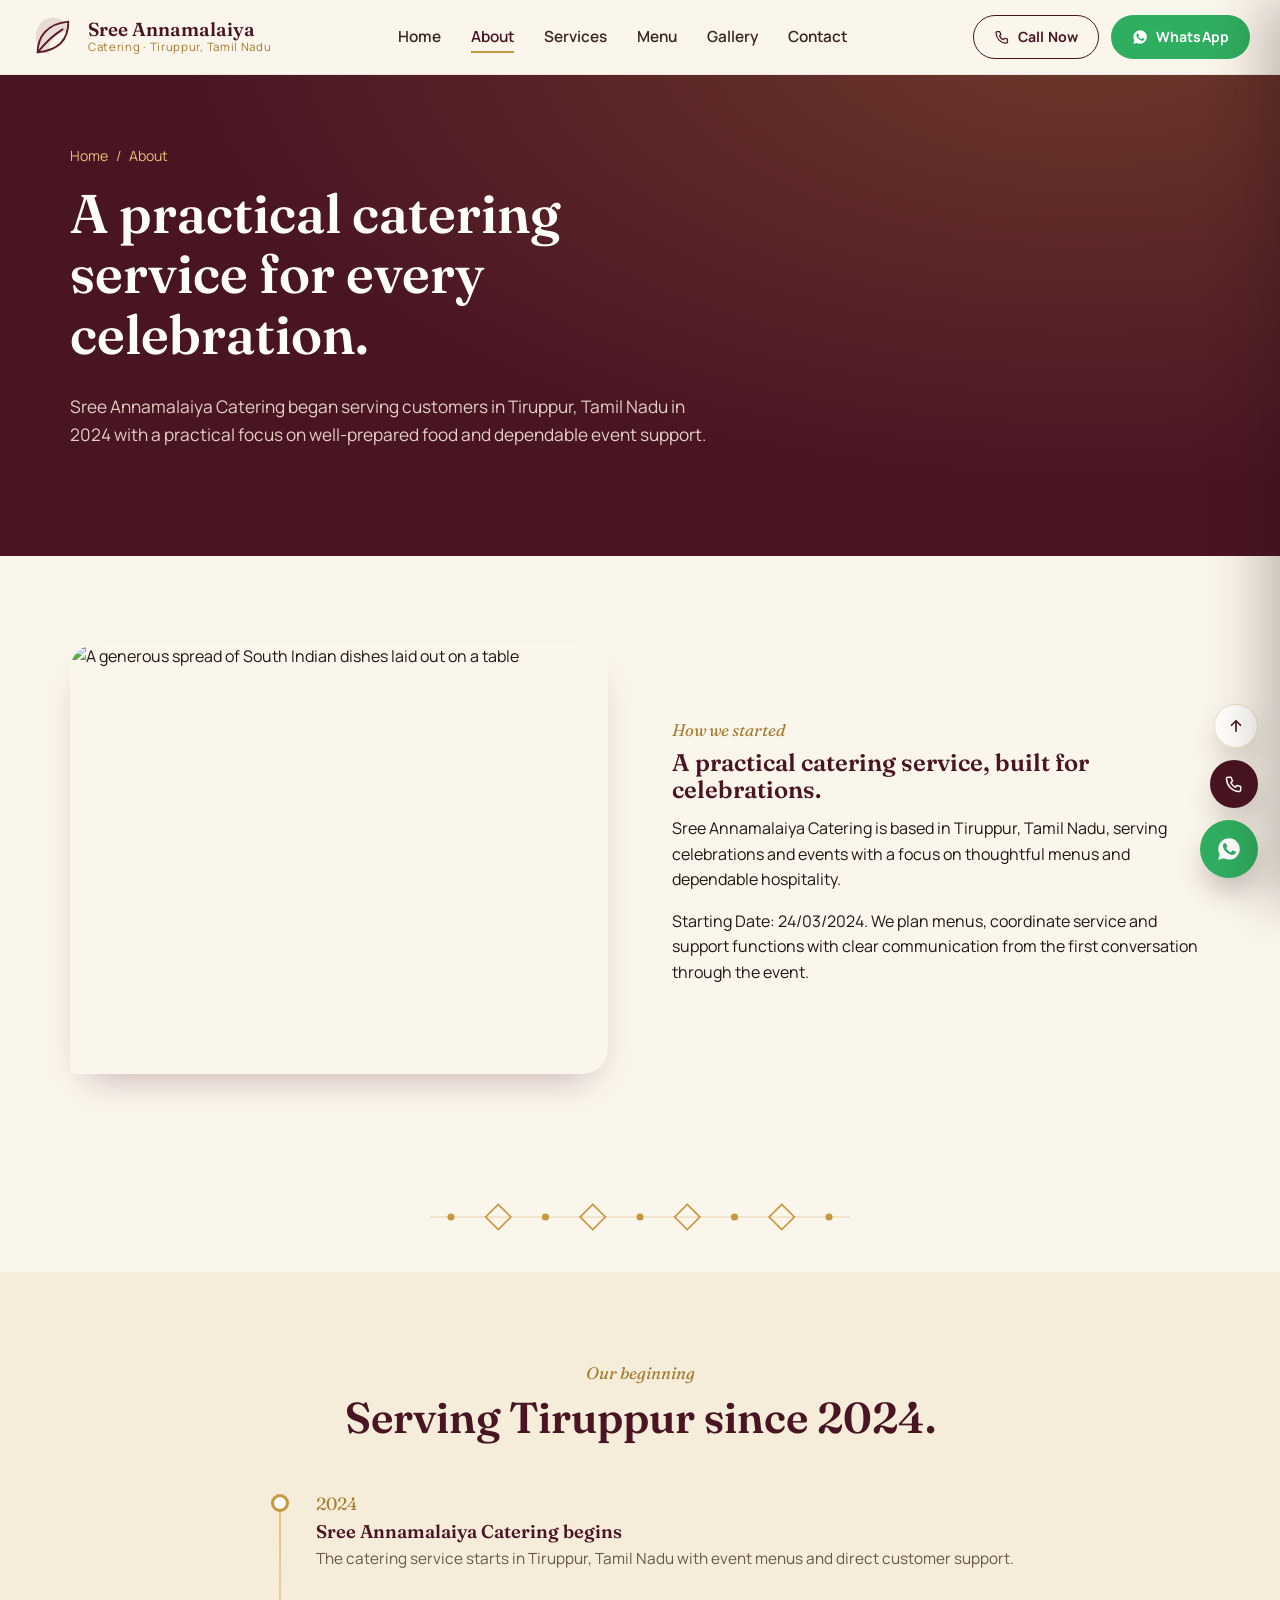
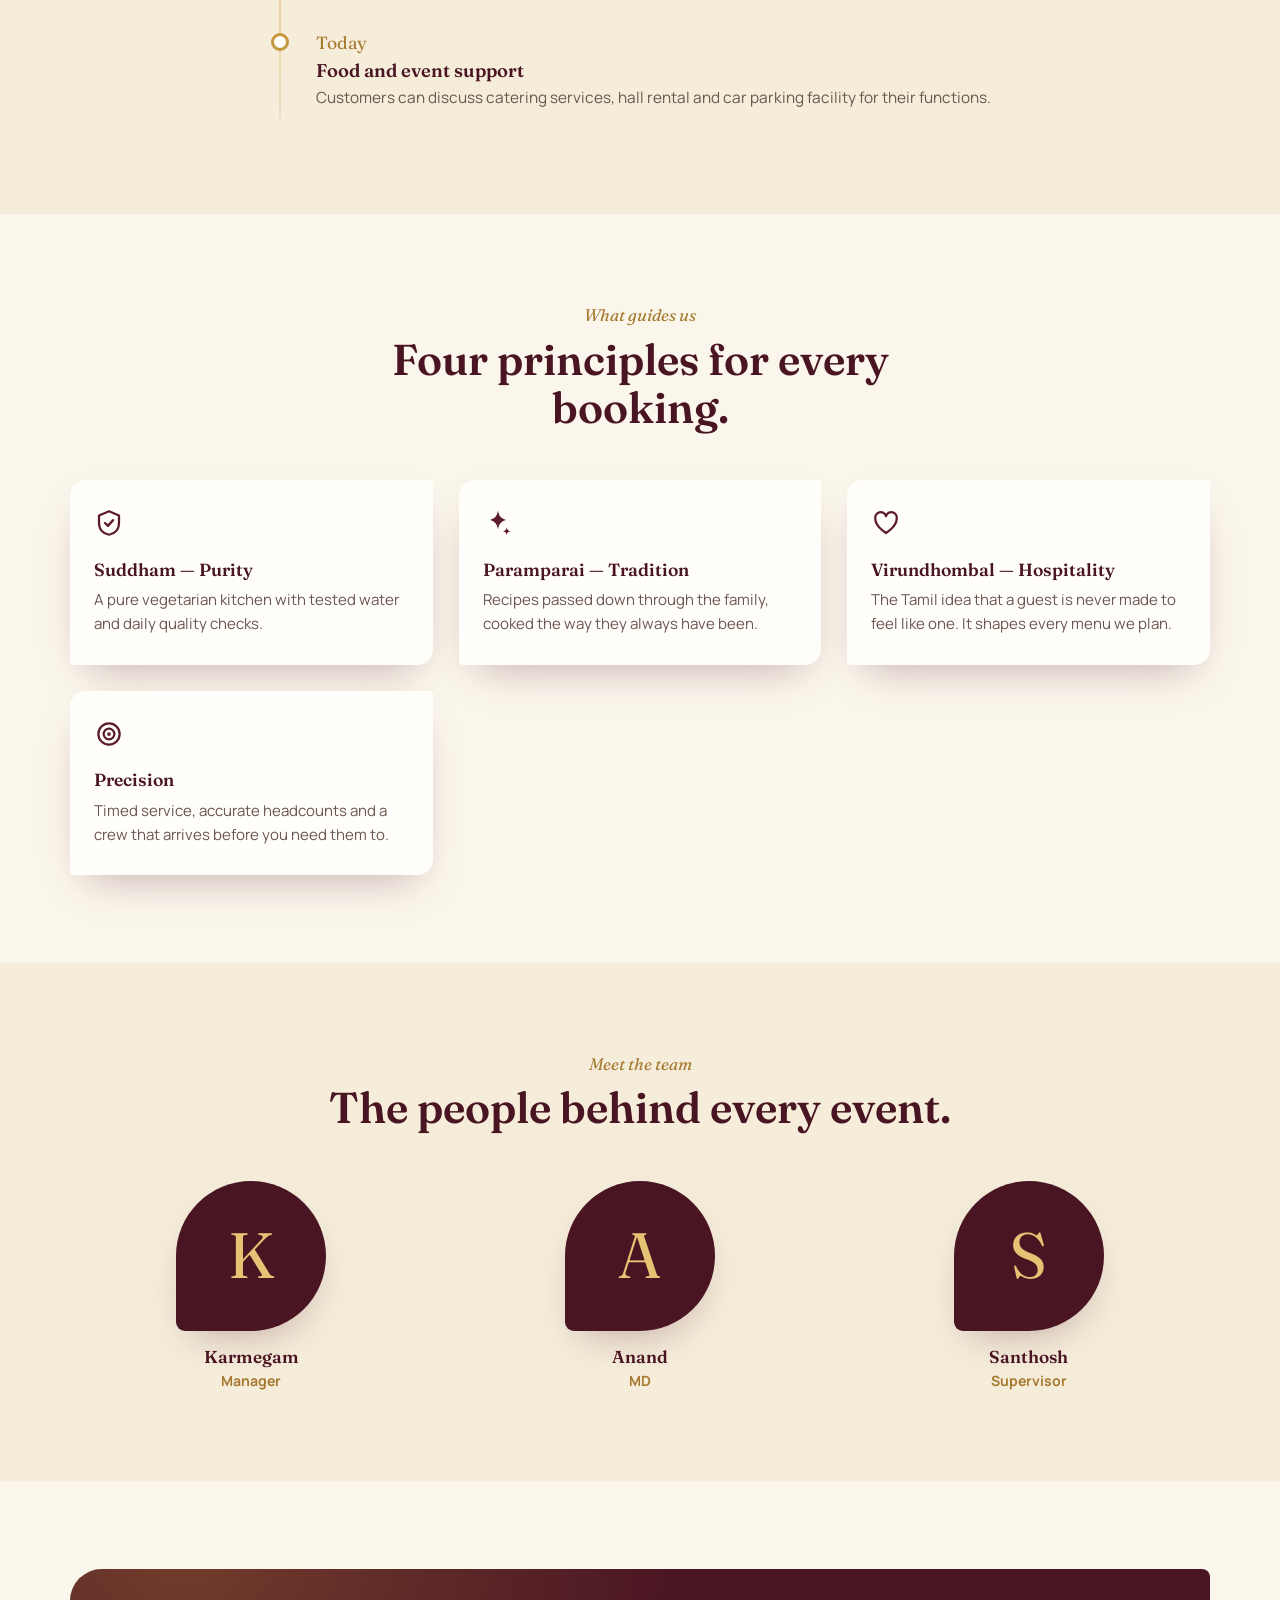
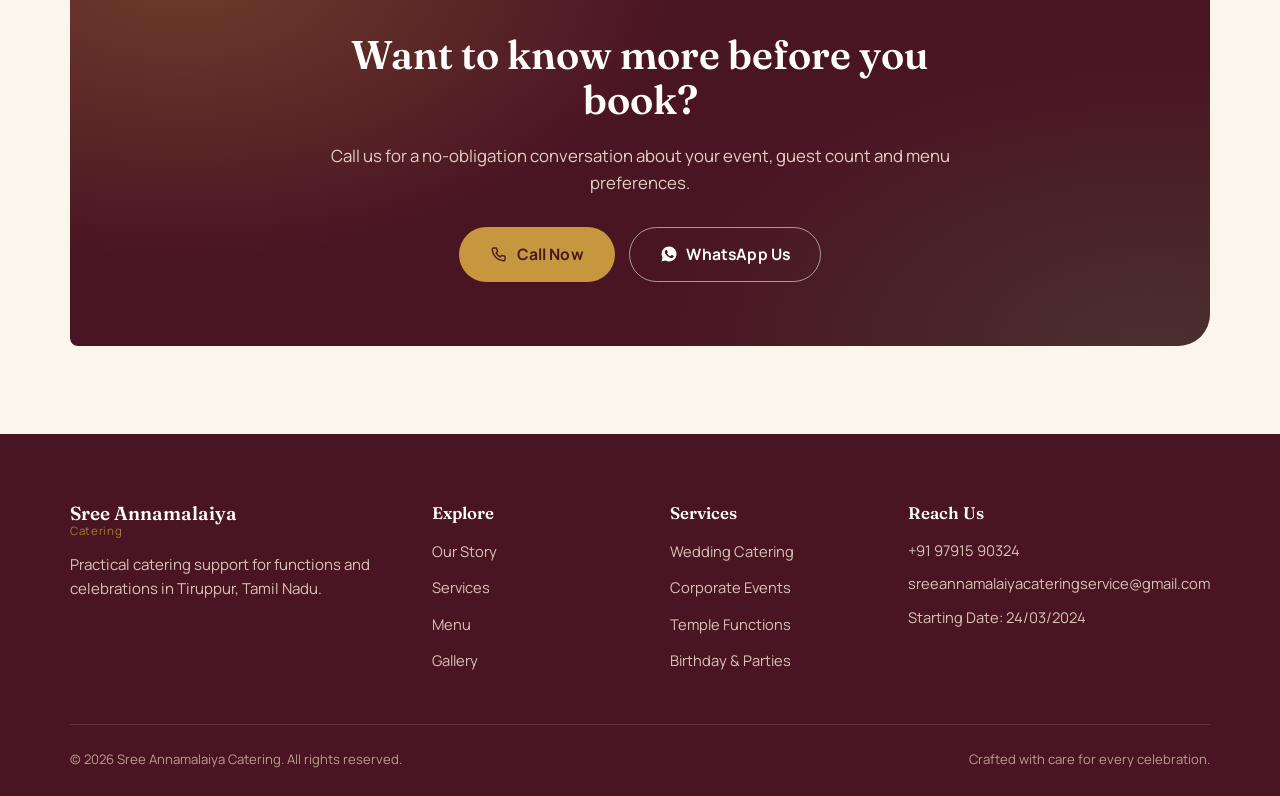
==== about.html @ bf0b7e01 "Add files via upload" ====
<!DOCTYPE html>
<html lang="en">
<head>
<meta charset="UTF-8">
  <meta name="viewport" content="width=device-width, initial-scale=1.0">
  <title>About Us | Sree Annamalaiya Catering, Tiruppur</title>
  <meta name="description" content="Learn about Sree Annamalaiya Catering in Tiruppur, Tamil Nadu. Starting Date: 24/03/2024.">
  <link rel="canonical" href="https://www.sreeannamalaiyacatering.food/about.html">
  <meta property="og:type" content="website">
  <meta property="og:site_name" content="Sree Annamalaiya Catering">
  <meta property="og:title" content="About Us | Sree Annamalaiya Catering, Tiruppur">
  <meta property="og:description" content="Learn about Sree Annamalaiya Catering in Tiruppur, Tamil Nadu. Starting Date: 24/03/2024.">
  <meta property="og:image" content="https://images.unsplash.com/photo-1742281257707-0c7f7e5ca9c6?auto=format&fit=crop&w=1400&q=80">
  <meta property="og:url" content="https://www.sreeannamalaiyacatering.food/about.html">
  <meta name="twitter:card" content="summary_large_image">
  <meta name="theme-color" content="#5C1A2B">
  <link rel="icon" href="data:image/svg+xml,%3Csvg xmlns='http://www.w3.org/2000/svg' viewBox='0 0 48 48'%3E%3Crect width='48' height='48' rx='10' fill='%235C1A2B'/%3E%3Cpath d='M8 40C8 24 18 10 40 8c0 20-12 30-32 32Z' fill='none' stroke='%23C7973F' stroke-width='3'/%3E%3C/svg%3E">
  <link rel="preconnect" href="https://fonts.googleapis.com">
  <link rel="preconnect" href="https://fonts.gstatic.com" crossorigin>
  <link href="https://fonts.googleapis.com/css2?family=Fraunces:ital,opsz,wght@0,9..144,400;0,9..144,600;0,9..144,700;1,9..144,500&family=Manrope:wght@400;500;600;700;800&display=swap" rel="stylesheet">
  <link rel="stylesheet" href="style.css">
  <script type="application/ld+json">
  {
    "@context": "https://schema.org",
    "@type": "CateringService",
    "name": "Sree Annamalaiya Catering",
    "image": "https://images.unsplash.com/photo-1742281257707-0c7f7e5ca9c6?auto=format&fit=crop&w=1400&q=80",
    "url": "https://www.sreeannamalaiyacatering.food",
    "telephone": "+91-97915-90324",
    "servesCuisine": ["South Indian", "Tamil", "North Indian"],
    "areaServed": "Tiruppur, Tamil Nadu",
    "email": "sreeannamalaiyacateringservice@gmail.com"
  }
  </script>
</head>
<body>
<a class="skip-link" href="#main">Skip to content</a>
  <header class="site-header">
    <div class="container header-inner">
      <a href="index.html" class="brand" aria-label="Sree Annamalaiya Catering — home">
        <svg class="brand-mark" viewBox="0 0 48 48" fill="none" xmlns="http://www.w3.org/2000/svg"><path d="M24 4C13 4 6 13 6 24c0 9 6 16 14 18-1-6 1-13 6-18 4-4 9-6 15-6C41 12 34 4 24 4Z" fill="currentColor" opacity=".12"/><path d="M8 40C8 24 18 10 40 8c0 20-12 30-32 32Z" stroke="currentColor" stroke-width="2" stroke-linejoin="round"/><path d="M8 40C16 30 24 22 34 16" stroke="currentColor" stroke-width="2" stroke-linecap="round"/></svg>
        <span class="brand-text"><strong>Sree Annamalaiya</strong><span>Catering &middot; Tiruppur, Tamil Nadu</span></span>
      </a>
      <nav class="main-nav" aria-label="Primary">
        <ul><li><a href="index.html">Home</a></li>
<li><a href="about.html">About</a></li>
<li><a href="services.html">Services</a></li>
<li><a href="menu.html">Menu</a></li>
<li><a href="gallery.html">Gallery</a></li>
<li><a href="contact.html">Contact</a></li></ul>
      </nav>
      <div class="header-cta">
        <a href="tel:+919791590324" class="btn btn-outline btn-sm" data-call-link><svg class="btn-icon" viewBox="0 0 24 24" fill="none" stroke="currentColor" stroke-width="1.8" stroke-linecap="round" stroke-linejoin="round"><path d="M4.5 4h4l1.8 4.6-2.2 1.6a12 12 0 0 0 5.7 5.7l1.6-2.2L20 15v4a2 2 0 0 1-2.2 2C9.7 20.4 3.6 14.3 3 6.2 2.9 5 3.5 4 4.5 4Z"/></svg>Call Now</a>
        <a href="#" class="btn btn-whatsapp btn-sm" data-whatsapp-link target="_blank" rel="noopener"><svg class="btn-icon" viewBox="0 0 24 24" fill="currentColor"><path d="M12.04 2C6.58 2 2.13 6.45 2.13 11.91c0 1.75.46 3.39 1.26 4.83L2 22l5.42-1.35a9.9 9.9 0 0 0 4.62 1.15h.01c5.46 0 9.9-4.45 9.9-9.91C21.96 6.45 17.5 2 12.04 2Zm5.8 14.03c-.24.68-1.4 1.3-1.93 1.38-.5.08-1.12.11-1.8-.11-.42-.13-.95-.3-1.63-.6-2.87-1.24-4.75-4.12-4.9-4.31-.14-.19-1.17-1.56-1.17-2.98 0-1.42.75-2.11 1.01-2.4.26-.29.57-.36.76-.36h.55c.18 0 .42-.07.65.5.24.58.83 2 .9 2.14.07.14.12.31.02.5-.1.19-.15.31-.29.48-.15.17-.31.38-.44.51-.15.15-.3.31-.13.6.17.29.75 1.24 1.62 2.01 1.12.99 2.06 1.3 2.36 1.44.3.15.47.13.65-.08.18-.2.75-.87.95-1.17.2-.29.4-.24.66-.14.27.09 1.7.8 1.99.95.29.14.49.22.56.34.08.13.08.71-.16 1.4Z"/></svg>WhatsApp</a>
      </div>
      <button class="nav-toggle" aria-label="Open menu" aria-expanded="false">
        <span></span><span></span><span></span>
      </button>
    </div>
  </header>
  <div class="scrim"></div>
  <aside class="mobile-drawer" aria-label="Mobile navigation">
    <div class="drawer-top">
      <button class="drawer-close" aria-label="Close menu"><svg viewBox="0 0 24 24" fill="none" stroke="currentColor" stroke-width="2.2" stroke-linecap="round"><path d="M6 6l12 12M18 6 6 18"/></svg></button>
    </div>
    <nav><ul><li><a href="index.html">Home</a></li>
<li><a href="about.html">About</a></li>
<li><a href="services.html">Services</a></li>
<li><a href="menu.html">Menu</a></li>
<li><a href="gallery.html">Gallery</a></li>
<li><a href="contact.html">Contact</a></li></ul></nav>
    <div class="drawer-cta">
      <a href="tel:+919791590324" class="btn btn-outline" data-call-link><svg class="btn-icon" viewBox="0 0 24 24" fill="none" stroke="currentColor" stroke-width="1.8" stroke-linecap="round" stroke-linejoin="round"><path d="M4.5 4h4l1.8 4.6-2.2 1.6a12 12 0 0 0 5.7 5.7l1.6-2.2L20 15v4a2 2 0 0 1-2.2 2C9.7 20.4 3.6 14.3 3 6.2 2.9 5 3.5 4 4.5 4Z"/></svg>Call Now</a>
      <a href="#" class="btn btn-whatsapp" data-whatsapp-link target="_blank" rel="noopener"><svg class="btn-icon" viewBox="0 0 24 24" fill="currentColor"><path d="M12.04 2C6.58 2 2.13 6.45 2.13 11.91c0 1.75.46 3.39 1.26 4.83L2 22l5.42-1.35a9.9 9.9 0 0 0 4.62 1.15h.01c5.46 0 9.9-4.45 9.9-9.91C21.96 6.45 17.5 2 12.04 2Zm5.8 14.03c-.24.68-1.4 1.3-1.93 1.38-.5.08-1.12.11-1.8-.11-.42-.13-.95-.3-1.63-.6-2.87-1.24-4.75-4.12-4.9-4.31-.14-.19-1.17-1.56-1.17-2.98 0-1.42.75-2.11 1.01-2.4.26-.29.57-.36.76-.36h.55c.18 0 .42-.07.65.5.24.58.83 2 .9 2.14.07.14.12.31.02.5-.1.19-.15.31-.29.48-.15.17-.31.38-.44.51-.15.15-.3.31-.13.6.17.29.75 1.24 1.62 2.01 1.12.99 2.06 1.3 2.36 1.44.3.15.47.13.65-.08.18-.2.75-.87.95-1.17.2-.29.4-.24.66-.14.27.09 1.7.8 1.99.95.29.14.49.22.56.34.08.13.08.71-.16 1.4Z"/></svg>Chat on WhatsApp</a>
    </div>
  </aside>

  <main id="main">

    <section class="page-header">
      <div class="container">
        <div class="breadcrumb"><a href="index.html">Home</a><span>/</span><span>About</span></div>
        <h1>A practical catering service for every celebration.</h1>
        <p>Sree Annamalaiya Catering began serving customers in Tiruppur, Tamil Nadu in 2024 with a practical focus on well-prepared food and dependable event support.</p>
      </div>
    </section>

    <section class="bg-cream">
      <div class="container split">
        <div class="split-visual reveal">
          <div class="split-frame"><img src="https://images.unsplash.com/photo-1682862279256-b2a9e4f3d22c?auto=format&fit=crop&w=1200&q=80" alt="A generous spread of South Indian dishes laid out on a table" loading="lazy"></div>
        </div>
        <div class="split-copy reveal">
          <span class="section-kicker">How we started</span>
          <h2>A practical catering service, built for celebrations.</h2>
          <p>Sree Annamalaiya Catering is based in Tiruppur, Tamil Nadu, serving celebrations and events with a focus on thoughtful menus and dependable hospitality.</p>
          <p>Starting Date: 24/03/2024. We plan menus, coordinate service and support functions with clear communication from the first conversation through the event.</p>
        </div>
      </div>
    </section>

    <div class="kolam-divider" aria-hidden="true"><svg viewBox="0 0 400 40" xmlns="http://www.w3.org/2000/svg"><line x1="0" y1="20" x2="400" y2="20" stroke="currentColor" stroke-width="1" opacity=".35"/><circle cx="20" cy="20" r="3.4" fill="currentColor"/><path d="M65 8 L77 20 L65 32 L53 20 Z" fill="none" stroke="currentColor" stroke-width="1.6"/><circle cx="110" cy="20" r="3.4" fill="currentColor"/><path d="M155 8 L167 20 L155 32 L143 20 Z" fill="none" stroke="currentColor" stroke-width="1.6"/><circle cx="200" cy="20" r="3.4" fill="currentColor"/><path d="M245 8 L257 20 L245 32 L233 20 Z" fill="none" stroke="currentColor" stroke-width="1.6"/><circle cx="290" cy="20" r="3.4" fill="currentColor"/><path d="M335 8 L347 20 L335 32 L323 20 Z" fill="none" stroke="currentColor" stroke-width="1.6"/><circle cx="380" cy="20" r="3.4" fill="currentColor"/></svg></div>

    <section class="bg-tint">
      <div class="container">
        <div class="section-head center reveal">
          <span class="section-kicker">Our beginning</span>
          <h2>Serving Tiruppur since 2024.</h2>
        </div>
        <div class="timeline reveal">
          <div class="timeline-item">
            <span class="year">2024</span>
            <h3>Sree Annamalaiya Catering begins</h3>
            <p>The catering service starts in Tiruppur, Tamil Nadu with event menus and direct customer support.</p>
          </div>
          <div class="timeline-item">
            <span class="year">Today</span>
            <h3>Food and event support</h3>
            <p>Customers can discuss catering services, hall rental and car parking facility for their functions.</p>
          </div>
        </div>
      </div>
    </section>

    <section class="bg-cream">
      <div class="container">
        <div class="section-head center reveal">
          <span class="section-kicker">What guides us</span>
          <h2>Four principles for every booking.</h2>
        </div>
        <div class="grid grid-3 reveal-stagger">
          <div class="value-card"><svg viewBox="0 0 24 24" fill="none" stroke="currentColor" stroke-width="1.8" stroke-linecap="round" stroke-linejoin="round"><path d="M12 2.6 20 6v6c0 5.2-3.4 8.6-8 9.4-4.6-.8-8-4.2-8-9.4V6l8-3.4Z"/><path d="m8.8 12 2.3 2.3 4.2-4.6"/></svg><h3>Suddham &mdash; Purity</h3><p>A pure vegetarian kitchen with tested water and daily quality checks.</p></div>
          <div class="value-card"><svg viewBox="0 0 24 24" fill="currentColor"><path d="M12 2c.7 4.2 2.3 6.4 6.5 7.5-4.2 1.1-5.8 3.3-6.5 7.5-.7-4.2-2.3-6.4-6.5-7.5C9.7 8.4 11.3 6.2 12 2Z"/><path d="M19 15.5c.4 1.9 1 2.5 3 3-2 .5-2.6 1.1-3 3-.4-1.9-1-2.5-3-3 2-.5 2.6-1.1 3-3Z"/></svg><h3>Paramparai &mdash; Tradition</h3><p>Recipes passed down through the family, cooked the way they always have been.</p></div>
          <div class="value-card"><svg viewBox="0 0 24 24" fill="none" stroke="currentColor" stroke-width="1.8" stroke-linecap="round" stroke-linejoin="round"><path d="M12 20S3.5 14.7 3.5 8.9A4.4 4.4 0 0 1 12 6.5a4.4 4.4 0 0 1 8.5 2.4C20.5 14.7 12 20 12 20Z"/></svg><h3>Virundhombal &mdash; Hospitality</h3><p>The Tamil idea that a guest is never made to feel like one. It shapes every menu we plan.</p></div>
          <div class="value-card"><svg viewBox="0 0 24 24" fill="none" stroke="currentColor" stroke-width="1.8" stroke-linecap="round" stroke-linejoin="round"><circle cx="12" cy="12" r="8.5"/><circle cx="12" cy="12" r="4.3"/><circle cx="12" cy="12" r=".6" fill="currentColor"/></svg><h3>Precision</h3><p>Timed service, accurate headcounts and a crew that arrives before you need them to.</p></div>
        </div>
      </div>
    </section>

    <section class="bg-tint">
      <div class="container">
        <div class="section-head center reveal">
          <span class="section-kicker">Meet the team</span>
          <h2>The people behind every event.</h2>
        </div>
        <div class="grid grid-3 reveal-stagger">
          <div class="team-card">
            <div class="team-initial">K</div><h3>Karmegam</h3><span>Manager</span>
          </div>
          <div class="team-card">
            <div class="team-initial">A</div><h3>Anand</h3><span>MD</span>
          </div>
          <div class="team-card">
            <div class="team-initial">S</div><h3>Santhosh</h3><span>Supervisor</span>
          </div>
        </div>
      </div>
    </section>

    <section class="bg-cream">
      <div class="container">
        <div class="cta-banner reveal">
          <div class="inner">
            <h2>Want to know more before you book?</h2>
            <p>Call us for a no-obligation conversation about your event, guest count and menu preferences.</p>
            <div class="btn-row">
              <a href="tel:+919791590324" class="btn btn-primary" data-call-link><svg class="btn-icon" viewBox="0 0 24 24" fill="none" stroke="currentColor" stroke-width="1.8" stroke-linecap="round" stroke-linejoin="round"><path d="M4.5 4h4l1.8 4.6-2.2 1.6a12 12 0 0 0 5.7 5.7l1.6-2.2L20 15v4a2 2 0 0 1-2.2 2C9.7 20.4 3.6 14.3 3 6.2 2.9 5 3.5 4 4.5 4Z"/></svg>Call Now</a>
              <a href="#" class="btn btn-ghost-light" data-whatsapp-link target="_blank" rel="noopener"><svg class="btn-icon" viewBox="0 0 24 24" fill="currentColor"><path d="M12.04 2C6.58 2 2.13 6.45 2.13 11.91c0 1.75.46 3.39 1.26 4.83L2 22l5.42-1.35a9.9 9.9 0 0 0 4.62 1.15h.01c5.46 0 9.9-4.45 9.9-9.91C21.96 6.45 17.5 2 12.04 2Zm5.8 14.03c-.24.68-1.4 1.3-1.93 1.38-.5.08-1.12.11-1.8-.11-.42-.13-.95-.3-1.63-.6-2.87-1.24-4.75-4.12-4.9-4.31-.14-.19-1.17-1.56-1.17-2.98 0-1.42.75-2.11 1.01-2.4.26-.29.57-.36.76-.36h.55c.18 0 .42-.07.65.5.24.58.83 2 .9 2.14.07.14.12.31.02.5-.1.19-.15.31-.29.48-.15.17-.31.38-.44.51-.15.15-.3.31-.13.6.17.29.75 1.24 1.62 2.01 1.12.99 2.06 1.3 2.36 1.44.3.15.47.13.65-.08.18-.2.75-.87.95-1.17.2-.29.4-.24.66-.14.27.09 1.7.8 1.99.95.29.14.49.22.56.34.08.13.08.71-.16 1.4Z"/></svg>WhatsApp Us</a>
            </div>
          </div>
        </div>
      </div>
    </section>


  </main>
  <footer class="site-footer">
    <div class="container">
      <div class="footer-grid">
        <div class="footer-brand">
          <a href="index.html" class="brand">
            <svg class="brand-mark" viewBox="0 0 48 48" fill="none" xmlns="http://www.w3.org/2000/svg"><path d="M24 4C13 4 6 13 6 24c0 9 6 16 14 18-1-6 1-13 6-18 4-4 9-6 15-6C41 12 34 4 24 4Z" fill="currentColor" opacity=".12"/><path d="M8 40C8 24 18 10 40 8c0 20-12 30-32 32Z" stroke="currentColor" stroke-width="2" stroke-linejoin="round"/><path d="M8 40C16 30 24 22 34 16" stroke="currentColor" stroke-width="2" stroke-linecap="round"/></svg>
            <span class="brand-text"><strong>Sree Annamalaiya</strong><span>Catering</span></span>
          </a>
          <p>Practical catering support for functions and celebrations in Tiruppur, Tamil Nadu.</p>
          <div class="footer-social" aria-label="Social media">
            <a href="#" aria-label="Facebook"><svg viewBox="0 0 24 24" fill="currentColor"><path d="M14.5 8.5H17V5.3c-.5-.06-2-.2-3.4-.2-3.4 0-5.4 2-5.4 5.7v2.8H4.7v3.6h3.5V22h3.9v-4.8h3.4l.5-3.6h-3.9v-2.4c0-1 .3-1.7 1.9-1.7Z"/></svg></a>
            <a href="#" aria-label="Instagram"><svg viewBox="0 0 24 24" fill="none" stroke="currentColor" stroke-width="1.8"><rect x="3.5" y="3.5" width="17" height="17" rx="5"/><circle cx="12" cy="12" r="4"/><circle cx="17.2" cy="6.8" r=".9" fill="currentColor" stroke="none"/></svg></a>
            <a href="#" aria-label="YouTube"><svg viewBox="0 0 24 24" fill="currentColor"><path d="M22 8.4s-.2-1.5-.8-2.1c-.8-.8-1.7-.8-2.1-.9C16.3 5.2 12 5.2 12 5.2h0s-4.3 0-7.1.2c-.4 0-1.3.1-2.1.9C2.2 6.9 2 8.4 2 8.4S1.8 10.1 1.8 11.9v1.7c0 1.8.2 3.5.2 3.5s.2 1.5.8 2.1c.8.8 1.9.8 2.4.9 1.7.2 7.3.2 7.3.2s4.3 0 7.1-.2c.4 0 1.3-.1 2.1-.9.6-.6.8-2.1.8-2.1s.2-1.7.2-3.5v-1.7C22.2 10.1 22 8.4 22 8.4ZM9.9 14.9V9.1l5.6 2.9-5.6 2.9Z"/></svg></a>
          </div>
        </div>
        <div class="footer-col">
          <h4>Explore</h4>
          <ul>
            <li><a href="about.html">Our Story</a></li>
            <li><a href="services.html">Services</a></li>
            <li><a href="menu.html">Menu</a></li>
            <li><a href="gallery.html">Gallery</a></li>
          </ul>
        </div>
        <div class="footer-col">
          <h4>Services</h4>
          <ul>
            <li><a href="services.html#weddings">Wedding Catering</a></li>
            <li><a href="services.html#corporate">Corporate Events</a></li>
            <li><a href="services.html#temple">Temple Functions</a></li>
            <li><a href="services.html#parties">Birthday &amp; Parties</a></li>
          </ul>
        </div>
        <div class="footer-col">
          <h4>Reach Us</h4>
          <p><a href="tel:+919791590324">+91 97915 90324</a></p>
          <p><a href="mailto:sreeannamalaiyacateringservice@gmail.com">sreeannamalaiyacateringservice@gmail.com</a></p>
          <p>Starting Date: 24/03/2024</p>
        </div>
      </div>
      <div class="footer-bottom">
        <span>&copy; <span data-year></span> Sree Annamalaiya Catering. All rights reserved.</span>
        <span>Crafted with care for every celebration.</span>
      </div>
    </div>
  </footer>

  <div class="float-stack">
    <a href="#" class="float-btn back-to-top" aria-label="Back to top"><svg viewBox="0 0 24 24" fill="none" stroke="currentColor" stroke-width="2.2" stroke-linecap="round" stroke-linejoin="round"><path d="M12 19V5M6 11l6-6 6 6"/></svg></a>
    <a href="tel:+919791590324" class="float-btn float-call" data-call-link aria-label="Call us"><svg viewBox="0 0 24 24" fill="none" stroke="currentColor" stroke-width="1.8" stroke-linecap="round" stroke-linejoin="round"><path d="M4.5 4h4l1.8 4.6-2.2 1.6a12 12 0 0 0 5.7 5.7l1.6-2.2L20 15v4a2 2 0 0 1-2.2 2C9.7 20.4 3.6 14.3 3 6.2 2.9 5 3.5 4 4.5 4Z"/></svg></a>
    <a href="#" class="float-btn float-whatsapp" data-whatsapp-link target="_blank" rel="noopener" aria-label="Chat on WhatsApp"><svg viewBox="0 0 24 24" fill="currentColor"><path d="M12.04 2C6.58 2 2.13 6.45 2.13 11.91c0 1.75.46 3.39 1.26 4.83L2 22l5.42-1.35a9.9 9.9 0 0 0 4.62 1.15h.01c5.46 0 9.9-4.45 9.9-9.91C21.96 6.45 17.5 2 12.04 2Zm5.8 14.03c-.24.68-1.4 1.3-1.93 1.38-.5.08-1.12.11-1.8-.11-.42-.13-.95-.3-1.63-.6-2.87-1.24-4.75-4.12-4.9-4.31-.14-.19-1.17-1.56-1.17-2.98 0-1.42.75-2.11 1.01-2.4.26-.29.57-.36.76-.36h.55c.18 0 .42-.07.65.5.24.58.83 2 .9 2.14.07.14.12.31.02.5-.1.19-.15.31-.29.48-.15.17-.31.38-.44.51-.15.15-.3.31-.13.6.17.29.75 1.24 1.62 2.01 1.12.99 2.06 1.3 2.36 1.44.3.15.47.13.65-.08.18-.2.75-.87.95-1.17.2-.29.4-.24.66-.14.27.09 1.7.8 1.99.95.29.14.49.22.56.34.08.13.08.71-.16 1.4Z"/></svg></a>
  </div>
  <script src="main.js"></script>
</body>
</html>
---- style.css ----
/* =========================================================
   Sree Annamalaiya Catering — Design System
   Deep kanjivaram maroon + temple gold on warm ivory,
   with a banana-leaf green accent. Display: Fraunces.
   Body: Manrope.
   ========================================================= */

:root{
  /* ---- palette ---- */
  --maroon-900:#4A1523;
  --maroon-800:#5C1A2B;
  --maroon-700:#7A2438;
  --maroon-600:#8F2C43;
  --gold-600:#A67A2E;
  --gold-500:#C7973F;
  --gold-300:#E4C374;
  --gold-100:#F4E6C6;
  --leaf-700:#39492F;
  --leaf-600:#4B6142;
  --leaf-400:#7C9468;
  --cream-50:#FBF6EC;
  --cream-100:#F5ECDA;
  --cream-200:#EDE0C4;
  --ink-900:#241512;
  --ink-700:#3B2620;
  --ink-500:#6B564E;
  --white:#FFFEFB;

  /* ---- type ---- */
  --font-display:'Fraunces', Georgia, 'Times New Roman', serif;
  --font-body:'Manrope', -apple-system, BlinkMacSystemFont, 'Segoe UI', sans-serif;

  /* ---- layout ---- */
  --container:1220px;
  --radius-leaf:26px 6px 26px 6px;
  --radius-leaf-sm:16px 4px 16px 4px;
  --radius-pill:999px;
  --shadow-soft:0 18px 40px -18px rgba(74,21,35,.35);
  --shadow-lift:0 26px 55px -20px rgba(74,21,35,.45);
  --ease:cubic-bezier(.22,1,.36,1);
}

/* ---------- reset ---------- */
*,*::before,*::after{box-sizing:border-box;}
html{scroll-behavior:smooth;}
body{margin:0;background:var(--cream-50);color:var(--ink-900);font-family:var(--font-body);
  font-size:16px;line-height:1.6;-webkit-font-smoothing:antialiased;overflow-x:hidden;}
img{max-width:100%;display:block;}
a{color:inherit;text-decoration:none;}
ul{margin:0;padding:0;list-style:none;}
h1,h2,h3,h4{font-family:var(--font-display);font-weight:600;line-height:1.12;margin:0 0 .5em;color:var(--maroon-900);}
p{margin:0 0 1em;}
button{font-family:inherit;cursor:pointer;}
input,textarea,select{font-family:inherit;font-size:1rem;}

@media (prefers-reduced-motion: reduce){
  html{scroll-behavior:auto;}
  *,*::before,*::after{animation-duration:.001ms !important;animation-iteration-count:1 !important;
    transition-duration:.001ms !important;scroll-behavior:auto !important;}
}

:focus-visible{outline:2.5px solid var(--gold-500);outline-offset:3px;border-radius:4px;}

.container{max-width:var(--container);margin:0 auto;padding:0 24px;}
@media (min-width:900px){.container{padding:0 40px;}}

.visually-hidden{position:absolute !important;width:1px;height:1px;overflow:hidden;clip:rect(0 0 0 0);white-space:nowrap;}

.skip-link{position:absolute;left:16px;top:-60px;background:var(--maroon-900);color:var(--white);
  padding:10px 18px;border-radius:8px;z-index:999;transition:top .2s var(--ease);}
.skip-link:focus{top:16px;}

/* ---------- section rhythm ---------- */
section{padding:88px 0;position:relative;}
@media (max-width:640px){section{padding:64px 0;}}
.section-head{max-width:640px;margin-bottom:48px;}
.section-head.center{margin-left:auto;margin-right:auto;text-align:center;}
.section-kicker{font-family:var(--font-display);font-style:italic;color:var(--gold-600);
  font-size:1.05rem;margin:0 0 .4em;display:block;}
.section-head h2{font-size:clamp(1.9rem,3.4vw,2.7rem);}
.section-head p{color:var(--ink-500);font-size:1.08rem;max-width:52ch;}
.section-head.center p{margin-left:auto;margin-right:auto;}

.bg-cream{background:var(--cream-50);}
.bg-tint{background:var(--cream-100);}
.bg-maroon{background:var(--maroon-900);color:var(--cream-100);}
.bg-maroon h2,.bg-maroon h3,.bg-maroon .section-kicker{color:var(--white);}
.bg-maroon .section-head p{color:#D9C3B8;}

/* ---------- kolam divider (signature motif) ---------- */
.kolam-divider{display:flex;align-items:center;justify-content:center;gap:10px;
  padding:34px 0;user-select:none;}
.kolam-divider svg{width:min(420px,80%);height:auto;color:var(--gold-500);}
.kolam-divider.on-dark{color:var(--gold-300);}

/* ---------- buttons ---------- */
.btn{display:inline-flex;align-items:center;justify-content:center;gap:.55em;
  padding:14px 30px;border-radius:var(--radius-pill);border:1.5px solid transparent;
  font-weight:700;font-size:.98rem;letter-spacing:.01em;position:relative;overflow:hidden;
  transition:transform .35s var(--ease),box-shadow .35s var(--ease),background .35s var(--ease),color .35s var(--ease);
  isolation:isolate;white-space:nowrap;}
.btn::after{content:"";position:absolute;inset:0;z-index:-1;
  background:linear-gradient(115deg,transparent 20%,rgba(255,255,255,.55) 45%,transparent 70%);
  transform:translateX(-120%);transition:transform .7s var(--ease);}
.btn:hover::after{transform:translateX(120%);}
.btn:hover{transform:translateY(-3px);}
.btn:active{transform:translateY(-1px) scale(.98);}

.btn-primary{background:var(--gold-500);color:var(--maroon-900);}
.btn-primary:hover{box-shadow:var(--shadow-lift);background:var(--gold-300);}

.btn-outline{background:transparent;border-color:currentColor;color:var(--maroon-900);}
.btn-outline:hover{background:var(--maroon-900);color:var(--cream-50);}

.btn-ghost-light{background:transparent;border-color:rgba(255,254,251,.55);color:var(--white);}
.btn-ghost-light:hover{background:var(--white);color:var(--maroon-900);}

.btn-whatsapp{background:#2FAE60;color:#fff;}
.btn-whatsapp:hover{box-shadow:0 20px 40px -16px rgba(47,174,96,.55);background:#33c467;}

.btn-sm{padding:10px 20px;font-size:.88rem;}

.btn-icon{width:1.15em;height:1.15em;flex:none;}

/* ---------- header ---------- */
.site-header{position:sticky;top:0;z-index:200;background:rgba(251,246,236,.88);
  backdrop-filter:blur(10px);-webkit-backdrop-filter:blur(10px);
  border-bottom:1px solid rgba(74,21,35,.08);transition:box-shadow .3s var(--ease);}
.site-header.scrolled{box-shadow:0 10px 30px -20px rgba(74,21,35,.5);}
.header-inner{display:flex;align-items:center;justify-content:space-between;
  padding:14px 0;gap:20px;}

.brand{display:flex;align-items:center;gap:12px;flex:none;}
.brand-mark{width:46px;height:46px;flex:none;color:var(--maroon-800);}
.brand-text{display:flex;flex-direction:column;line-height:1.1;}
.brand-text strong{font-family:var(--font-display);font-size:1.18rem;color:var(--maroon-900);font-weight:600;}
.brand-text span{font-size:.72rem;letter-spacing:.06em;color:var(--gold-600);}

.main-nav{display:none;}
.main-nav ul{display:flex;gap:30px;align-items:center;}
.main-nav a{position:relative;font-weight:600;font-size:.96rem;color:var(--ink-700);
  padding:6px 0;}
.main-nav a::after{content:"";position:absolute;left:0;right:100%;bottom:0;height:2px;
  background:var(--gold-500);transition:right .35s var(--ease);}
.main-nav a:hover::after,.main-nav a.active::after{right:0;}
.main-nav a.active{color:var(--maroon-900);}

.header-cta{display:none;align-items:center;gap:12px;}

.nav-toggle{display:flex;flex-direction:column;gap:5px;width:42px;height:42px;
  align-items:center;justify-content:center;background:none;border:1.5px solid var(--maroon-900);
  border-radius:50%;flex:none;}
.nav-toggle span{width:18px;height:2px;background:var(--maroon-900);border-radius:2px;
  transition:transform .3s var(--ease),opacity .3s var(--ease);}
.nav-toggle.open span:nth-child(1){transform:translateY(7px) rotate(45deg);}
.nav-toggle.open span:nth-child(2){opacity:0;}
.nav-toggle.open span:nth-child(3){transform:translateY(-7px) rotate(-45deg);}

@media (min-width:980px){
  .main-nav{display:block;}
  .header-cta{display:flex;}
  .nav-toggle{display:none;}
}

.mobile-drawer{position:fixed;inset:0 0 0 auto;width:min(340px,86vw);background:var(--white);
  z-index:300;transform:translateX(100%);transition:transform .45s var(--ease);
  box-shadow:-20px 0 50px rgba(36,21,18,.25);display:flex;flex-direction:column;padding:26px 26px 32px;}
.mobile-drawer.open{transform:translateX(0);}
.drawer-top{display:flex;justify-content:flex-end;margin-bottom:20px;}
.drawer-close{width:38px;height:38px;border-radius:50%;border:1.5px solid var(--maroon-900);
  background:none;font-size:1.1rem;color:var(--maroon-900);}
.mobile-drawer nav ul{display:flex;flex-direction:column;gap:6px;}
.mobile-drawer nav a{display:block;padding:12px 4px;font-family:var(--font-display);font-size:1.35rem;
  color:var(--maroon-900);border-bottom:1px solid var(--cream-200);}
.mobile-drawer .drawer-cta{margin-top:26px;display:flex;flex-direction:column;gap:12px;}
.scrim{position:fixed;inset:0;background:rgba(36,21,18,.45);z-index:290;opacity:0;
  pointer-events:none;transition:opacity .4s var(--ease);}
.scrim.open{opacity:1;pointer-events:auto;}

/* ---------- hero ---------- */
.hero{position:relative;padding:56px 0 0;overflow:hidden;}
.hero-grid{display:grid;gap:44px;align-items:center;}
.hero-copy{position:relative;z-index:2;}
.hero-eyebrow{display:inline-flex;align-items:center;gap:10px;font-family:var(--font-display);
  font-style:italic;color:var(--gold-600);font-size:1.05rem;margin-bottom:18px;}
.hero-eyebrow svg{width:22px;height:22px;}
.hero h1{font-size:clamp(2.4rem,5.4vw,4.1rem);letter-spacing:-.01em;}
.hero-lead{font-size:1.16rem;color:var(--ink-500);max-width:46ch;margin-bottom:30px;}
.hero-ctas{display:flex;flex-wrap:wrap;gap:14px;margin-bottom:38px;}
.hero-stats{display:grid;grid-template-columns:repeat(3,auto);gap:28px;}
.hero-stats div strong{display:block;font-family:var(--font-display);font-size:1.9rem;color:var(--maroon-900);}
.hero-stats div span{font-size:.86rem;color:var(--ink-500);}

.hero-visual{position:relative;z-index:1;}
.hero-frame{position:relative;border-radius:32px 8px 32px 8px;overflow:hidden;
  box-shadow:var(--shadow-lift);aspect-ratio:4/5;}
.hero-frame img{width:100%;height:100%;object-fit:cover;}
.hero-badge{position:absolute;left:-18px;bottom:34px;background:var(--white);
  border-radius:20px;padding:16px 20px;box-shadow:var(--shadow-soft);display:flex;
  align-items:center;gap:12px;max-width:230px;}
.hero-badge svg{width:34px;height:34px;color:var(--gold-600);flex:none;}
.hero-badge strong{display:block;font-family:var(--font-display);font-size:1.05rem;color:var(--maroon-900);}
.hero-badge span{font-size:.8rem;color:var(--ink-500);}

@media (min-width:900px){
  .hero-grid{grid-template-columns:1.05fr .95fr;}
}

/* ---------- page header (inner pages) ---------- */
.page-header{position:relative;padding:70px 0 90px;overflow:hidden;background:var(--maroon-900);color:var(--cream-100);}
.page-header::before{content:"";position:absolute;inset:0;
  background:radial-gradient(120% 160% at 85% -10%,rgba(199,151,63,.28),transparent 60%);}
.page-header .container{position:relative;z-index:1;}
.breadcrumb{font-size:.88rem;color:var(--gold-300);margin-bottom:16px;display:flex;gap:8px;align-items:center;}
.breadcrumb a{color:var(--gold-300);}
.breadcrumb a:hover{text-decoration:underline;}
.page-header h1{color:var(--white);font-size:clamp(2.2rem,4.6vw,3.4rem);max-width:16ch;}
.page-header p{color:#E3CFC4;max-width:58ch;font-size:1.08rem;}

/* ---------- reveal-on-scroll ---------- */
.reveal{opacity:0;transform:translateY(26px);transition:opacity .8s var(--ease),transform .8s var(--ease);}
.reveal.in-view{opacity:1;transform:translateY(0);}
.reveal-stagger > *{opacity:0;transform:translateY(22px);transition:opacity .7s var(--ease),transform .7s var(--ease);}
.reveal-stagger.in-view > *{opacity:1;transform:translateY(0);}
.reveal-stagger.in-view > *:nth-child(1){transition-delay:.02s;}
.reveal-stagger.in-view > *:nth-child(2){transition-delay:.1s;}
.reveal-stagger.in-view > *:nth-child(3){transition-delay:.18s;}
.reveal-stagger.in-view > *:nth-child(4){transition-delay:.26s;}
.reveal-stagger.in-view > *:nth-child(5){transition-delay:.34s;}
.reveal-stagger.in-view > *:nth-child(6){transition-delay:.42s;}

/* ---------- tilt (3D hover) card shell ---------- */
.tilt{transform-style:preserve-3d;perspective:900px;}
.tilt-inner{transform:rotateX(var(--ry,0)) rotateY(var(--rx,0)) translateZ(0);
  transition:transform .5s var(--ease);will-change:transform;}
.tilt:hover .tilt-inner,.tilt:focus-within .tilt-inner{transition:transform .12s linear;}

/* ---------- stat strip ---------- */
.stat-strip{background:var(--maroon-900);color:var(--cream-100);}
.stat-strip .container{display:grid;grid-template-columns:repeat(2,1fr);gap:32px;padding:44px 24px;}
.stat-strip div{text-align:center;}
.stat-strip strong{display:block;font-family:var(--font-display);font-size:clamp(1.8rem,3.4vw,2.6rem);color:var(--gold-300);}
.stat-strip span{font-size:.86rem;color:#D9C3B8;}
@media (min-width:700px){.stat-strip .container{grid-template-columns:repeat(4,1fr);}}

/* ---------- about teaser / split ---------- */
.split{display:grid;gap:44px;align-items:center;}
@media (min-width:900px){.split{grid-template-columns:1fr 1fr;gap:64px;}
  .split.reverse .split-visual{order:2;}}
.split-visual{position:relative;}
.split-frame{border-radius:var(--radius-leaf);overflow:hidden;box-shadow:var(--shadow-soft);}
.split-frame img{width:100%;aspect-ratio:5/4;object-fit:cover;transition:transform .8s var(--ease);}
.split-frame:hover img{transform:scale(1.06);}
.split-copy .btn{margin-top:10px;}
.split-copy ul.check-list{margin:22px 0;display:flex;flex-direction:column;gap:12px;}
.check-list li{display:flex;gap:12px;align-items:flex-start;color:var(--ink-700);}
.check-list svg{width:22px;height:22px;color:var(--gold-600);flex:none;margin-top:2px;}

/* ---------- service cards ---------- */
.grid{display:grid;gap:26px;}
.grid-3{grid-template-columns:1fr;}
@media (min-width:640px){.grid-3{grid-template-columns:repeat(2,1fr);}}
@media (min-width:1000px){.grid-3{grid-template-columns:repeat(3,1fr);}}

.service-card{background:var(--white);border-radius:var(--radius-leaf);padding:2px;
  box-shadow:var(--shadow-soft);height:100%;}
.service-card .tilt-inner{background:var(--white);border-radius:inherit;height:100%;
  display:flex;flex-direction:column;overflow:hidden;}
.service-card .thumb{aspect-ratio:16/11;overflow:hidden;}
.service-card .thumb img{width:100%;height:100%;object-fit:cover;transition:transform .7s var(--ease);}
.service-card:hover .thumb img{transform:scale(1.09) rotate(.5deg);}
.service-card .body{padding:26px 26px 30px;flex:1;display:flex;flex-direction:column;}
.service-card h3{font-size:1.32rem;margin-bottom:.35em;}
.service-card p{color:var(--ink-500);font-size:.98rem;margin-bottom:16px;}
.service-card .tags{display:flex;flex-wrap:wrap;gap:8px;margin-top:auto;margin-bottom:14px;}
.service-card .tags span{font-size:.78rem;background:var(--cream-100);color:var(--maroon-800);
  padding:5px 12px;border-radius:var(--radius-pill);border:1px solid var(--cream-200);}
.service-card .card-link{font-weight:700;color:var(--maroon-800);display:inline-flex;align-items:center;gap:6px;}
.service-card .card-link svg{width:16px;height:16px;transition:transform .3s var(--ease);}
.service-card:hover .card-link svg{transform:translateX(5px);}

/* ---------- feature / why-us ---------- */
.feature-grid{display:grid;gap:30px;grid-template-columns:1fr;}
@media (min-width:640px){.feature-grid{grid-template-columns:repeat(2,1fr);}}
@media (min-width:1100px){.feature-grid{grid-template-columns:repeat(4,1fr);}}
.feature{text-align:left;}
.feature .icon-badge{width:56px;height:56px;border-radius:16px 6px 16px 6px;background:var(--cream-100);
  display:flex;align-items:center;justify-content:center;margin-bottom:18px;
  border:1px solid var(--cream-200);transition:transform .4s var(--ease),background .4s var(--ease);}
.feature:hover .icon-badge{transform:translateY(-6px) rotate(-4deg);background:var(--gold-100);}
.feature .icon-badge svg{width:28px;height:28px;color:var(--maroon-800);}
.feature h3{font-size:1.14rem;margin-bottom:.3em;}
.feature p{color:var(--ink-500);font-size:.96rem;}

/* ---------- functions / management ---------- */
.event-list{display:flex;flex-wrap:wrap;justify-content:center;gap:12px;max-width:980px;margin:0 auto;}
.event-list span{background:var(--white);border:1px solid var(--cream-200);border-radius:var(--radius-pill);
  color:var(--maroon-800);font-weight:700;font-size:.9rem;padding:10px 16px;box-shadow:var(--shadow-soft);}
.team-initial{width:150px;height:150px;border-radius:50% 50% 50% 6%;margin:0 auto 16px;
  display:flex;align-items:center;justify-content:center;background:var(--maroon-900);color:var(--gold-300);
  font-family:var(--font-display);font-size:4rem;box-shadow:var(--shadow-soft);transition:transform .5s var(--ease);}
.team-card:hover .team-initial{transform:translateY(-6px) rotate(-2deg);}

/* ---------- menu highlight scroller ---------- */
.dish-scroller{display:flex;gap:22px;overflow-x:auto;padding:8px 4px 26px;scroll-snap-type:x mandatory;
  -webkit-overflow-scrolling:touch;}
.dish-scroller::-webkit-scrollbar{height:8px;}
.dish-scroller::-webkit-scrollbar-thumb{background:var(--gold-300);border-radius:6px;}
.dish-card{flex:0 0 auto;width:250px;scroll-snap-align:start;background:var(--white);
  border-radius:var(--radius-leaf-sm);overflow:hidden;box-shadow:var(--shadow-soft);
  transition:transform .5s var(--ease),box-shadow .5s var(--ease);}
.dish-card:hover{transform:translateY(-8px);box-shadow:var(--shadow-lift);}
.dish-card .thumb{aspect-ratio:1/1;overflow:hidden;}
.dish-card .thumb img{width:100%;height:100%;object-fit:cover;transition:transform .6s var(--ease);}
.dish-card:hover .thumb img{transform:scale(1.08);}
.dish-card .info{padding:16px 18px 20px;}
.dish-card h4{font-size:1.05rem;margin-bottom:.25em;display:flex;align-items:center;gap:8px;}
.dish-card p{font-size:.86rem;color:var(--ink-500);margin:0;}
.veg-dot{width:13px;height:13px;border:2px solid var(--leaf-600);border-radius:3px;position:relative;flex:none;}
.veg-dot::after{content:"";position:absolute;inset:2px;border-radius:50%;background:var(--leaf-600);}
.nonveg-dot{width:13px;height:13px;border:2px solid #8C3A2C;border-radius:3px;position:relative;flex:none;}
.nonveg-dot::after{content:"";position:absolute;inset:2px;background:#8C3A2C;
  clip-path:polygon(50% 0,0 100%,100% 100%);}

/* ---------- testimonials ---------- */
.testimonial-track{display:flex;gap:24px;overflow-x:auto;scroll-snap-type:x mandatory;padding:10px 4px 30px;}
.testimonial-track::-webkit-scrollbar{height:8px;}
.testimonial-track::-webkit-scrollbar-thumb{background:var(--gold-300);border-radius:6px;}
.testimonial-card{flex:0 0 auto;width:min(400px,86vw);scroll-snap-align:start;background:var(--white);
  border-radius:var(--radius-leaf-sm);padding:30px 28px;box-shadow:var(--shadow-soft);
  transition:transform .4s var(--ease);}
.testimonial-card:hover{transform:translateY(-6px);}
.testimonial-card svg.quote{width:32px;height:32px;color:var(--gold-500);margin-bottom:14px;}
.testimonial-card p{color:var(--ink-700);font-size:1.02rem;margin-bottom:18px;}
.testimonial-person{display:flex;align-items:center;gap:12px;}
.testimonial-person .avatar{width:46px;height:46px;border-radius:50%;background:var(--cream-100);
  display:flex;align-items:center;justify-content:center;font-family:var(--font-display);
  color:var(--maroon-800);font-weight:600;border:1.5px solid var(--gold-300);flex:none;}
.testimonial-person strong{display:block;font-size:.95rem;color:var(--maroon-900);}
.testimonial-person span{font-size:.82rem;color:var(--ink-500);}
.stars{display:flex;gap:2px;margin-bottom:10px;color:var(--gold-500);}
.stars svg{width:15px;height:15px;}

.track-nav{display:flex;gap:10px;justify-content:center;margin-top:6px;}
.track-nav button{width:40px;height:40px;border-radius:50%;border:1.5px solid var(--maroon-900);
  background:none;display:flex;align-items:center;justify-content:center;transition:background .3s,color .3s,transform .3s;}
.track-nav button:hover{background:var(--maroon-900);color:var(--white);transform:translateY(-2px);}
.track-nav svg{width:17px;height:17px;}

/* ---------- gallery preview / masonry ---------- */
.gallery-grid{display:grid;gap:16px;grid-template-columns:repeat(2,1fr);}
@media (min-width:700px){.gallery-grid{grid-template-columns:repeat(4,1fr);}}
.gallery-item{position:relative;border-radius:18px 5px 18px 5px;overflow:hidden;cursor:pointer;
  box-shadow:var(--shadow-soft);}
.gallery-item.tall{grid-row:span 2;}
.gallery-item img{width:100%;height:100%;object-fit:cover;aspect-ratio:1/1;
  transition:transform .7s var(--ease);}
.gallery-item.tall img{aspect-ratio:1/2.15;}
.gallery-item:hover img{transform:scale(1.12);}
.gallery-item .cap{position:absolute;inset:auto 0 0 0;padding:16px;
  background:linear-gradient(0deg,rgba(36,21,18,.82),transparent);color:#fff;
  opacity:0;transform:translateY(10px);transition:opacity .4s var(--ease),transform .4s var(--ease);
  font-size:.85rem;font-weight:600;}
.gallery-item:hover .cap{opacity:1;transform:translateY(0);}

.filter-bar{display:flex;flex-wrap:wrap;gap:10px;margin-bottom:34px;}
.filter-bar button{padding:9px 20px;border-radius:var(--radius-pill);border:1.5px solid var(--cream-200);
  background:var(--white);font-weight:700;font-size:.86rem;color:var(--ink-700);transition:all .3s var(--ease);}
.filter-bar button:hover{border-color:var(--gold-500);}
.filter-bar button.active{background:var(--maroon-900);border-color:var(--maroon-900);color:var(--white);}

/* lightbox */
.lightbox{position:fixed;inset:0;background:rgba(36,21,18,.92);z-index:400;
  display:flex;align-items:center;justify-content:center;opacity:0;pointer-events:none;
  transition:opacity .35s var(--ease);padding:24px;}
.lightbox.open{opacity:1;pointer-events:auto;}
.lightbox img{max-width:min(900px,92vw);max-height:82vh;border-radius:14px;box-shadow:0 30px 80px rgba(0,0,0,.5);
  transform:scale(.94);transition:transform .35s var(--ease);}
.lightbox.open img{transform:scale(1);}
.lightbox-close,.lightbox-prev,.lightbox-next{position:absolute;background:rgba(255,254,251,.12);
  border:1.5px solid rgba(255,254,251,.4);color:#fff;border-radius:50%;width:48px;height:48px;
  display:flex;align-items:center;justify-content:center;transition:background .3s;}
.lightbox-close:hover,.lightbox-prev:hover,.lightbox-next:hover{background:rgba(255,254,251,.25);}
.lightbox-close{top:22px;right:22px;}
.lightbox-prev{left:14px;top:50%;transform:translateY(-50%);}
.lightbox-next{right:14px;top:50%;transform:translateY(-50%);}
.lightbox-close svg,.lightbox-prev svg,.lightbox-next svg{width:20px;height:20px;}
.lightbox-caption{position:absolute;bottom:28px;left:0;right:0;text-align:center;color:#EADFC8;font-size:.92rem;}

/* ---------- process steps ---------- */
.steps{counter-reset:step;display:grid;gap:26px;grid-template-columns:1fr;}
@media (min-width:800px){.steps{grid-template-columns:repeat(4,1fr);}}
.step{position:relative;padding-top:8px;}
.step::before{counter-increment:step;content:counter(step,decimal-leading-zero);
  font-family:var(--font-display);font-size:2.1rem;color:var(--gold-500);display:block;margin-bottom:10px;}
.step h3{font-size:1.1rem;margin-bottom:.3em;}
.step p{color:var(--ink-500);font-size:.94rem;}
.step:not(:last-child)::after{content:"";position:absolute;top:22px;left:calc(100% + 13px);
  width:calc(26px + 0px);border-top:2px dashed var(--gold-300);display:none;}
@media (min-width:800px){.step:not(:last-child)::after{display:block;}}

/* ---------- timeline (about) ---------- */
.timeline{display:flex;flex-direction:column;gap:0;position:relative;max-width:760px;margin:0 auto;}
.timeline::before{content:"";position:absolute;left:19px;top:6px;bottom:6px;width:2px;
  background:linear-gradient(var(--gold-300),var(--cream-200));}
.timeline-item{position:relative;padding:0 0 42px 56px;}
.timeline-item:last-child{padding-bottom:0;}
.timeline-item::before{content:"";position:absolute;left:11px;top:4px;width:18px;height:18px;
  border-radius:50%;background:var(--white);border:3px solid var(--gold-500);}
.timeline-item .year{font-family:var(--font-display);color:var(--gold-600);font-size:1.1rem;display:block;margin-bottom:.2em;}
.timeline-item h3{font-size:1.15rem;margin-bottom:.25em;}
.timeline-item p{color:var(--ink-500);font-size:.96rem;}

/* ---------- values grid ---------- */
.value-card{background:var(--white);border-radius:var(--radius-leaf-sm);padding:28px 24px;
  box-shadow:var(--shadow-soft);height:100%;transition:transform .4s var(--ease),box-shadow .4s var(--ease);}
.value-card:hover{transform:translateY(-7px);box-shadow:var(--shadow-lift);}
.value-card svg{width:30px;height:30px;color:var(--maroon-800);margin-bottom:14px;}
.value-card h3{font-size:1.1rem;}
.value-card p{color:var(--ink-500);font-size:.94rem;margin:0;}

/* ---------- team ---------- */
.team-card{text-align:center;}
.team-photo{border-radius:50% 50% 50% 6%;overflow:hidden;aspect-ratio:1/1;box-shadow:var(--shadow-soft);
  margin-bottom:16px;transition:transform .5s var(--ease);}
.team-photo img{width:100%;height:100%;object-fit:cover;}
.team-card:hover .team-photo{transform:translateY(-6px) rotate(-2deg);}
.team-card h3{font-size:1.08rem;margin-bottom:.1em;}
.team-card span{color:var(--gold-600);font-size:.88rem;font-weight:700;}

/* ---------- menu page ---------- */
.menu-tabs{position:sticky;top:76px;z-index:50;background:var(--cream-50);
  padding:16px 0;margin-bottom:10px;border-bottom:1px solid var(--cream-200);}
.menu-tabs .container{display:flex;gap:10px;overflow-x:auto;padding-bottom:2px;}
.menu-tabs button{flex:none;padding:10px 20px;border-radius:var(--radius-pill);
  border:1.5px solid var(--cream-200);background:var(--white);font-weight:700;font-size:.88rem;
  color:var(--ink-700);transition:all .3s var(--ease);}
.menu-tabs button.active{background:var(--maroon-900);border-color:var(--maroon-900);color:var(--white);}
.menu-tabs button:hover{border-color:var(--gold-500);}

.menu-category{padding:64px 0 20px;scroll-margin-top:150px;}
.menu-category h2{font-size:clamp(1.6rem,3vw,2.2rem);}
.menu-grid{display:grid;gap:22px;grid-template-columns:1fr;margin-top:30px;}
@media (min-width:640px){.menu-grid{grid-template-columns:repeat(2,1fr);}}
@media (min-width:1000px){.menu-grid{grid-template-columns:repeat(3,1fr);}}
.menu-item{display:flex;gap:16px;background:var(--white);border-radius:var(--radius-leaf-sm);
  padding:14px;box-shadow:var(--shadow-soft);transition:transform .4s var(--ease),box-shadow .4s var(--ease);}
.menu-item:hover{transform:translateY(-5px);box-shadow:var(--shadow-lift);}
.menu-item .thumb{width:92px;height:92px;border-radius:14px 4px 14px 4px;overflow:hidden;flex:none;}
.menu-item .thumb img{width:100%;height:100%;object-fit:cover;transition:transform .5s var(--ease);}
.menu-item:hover .thumb img{transform:scale(1.1);}
.menu-item .info h4{font-size:1rem;margin-bottom:.25em;display:flex;align-items:center;gap:8px;}
.menu-item .info p{font-size:.86rem;color:var(--ink-500);margin:0;}

.menu-note{margin-top:56px;background:var(--cream-100);border:1px dashed var(--gold-500);
  border-radius:var(--radius-leaf-sm);padding:26px 28px;display:flex;gap:16px;align-items:flex-start;}
.menu-note svg{width:26px;height:26px;color:var(--gold-600);flex:none;margin-top:2px;}
.menu-note p{margin:0;color:var(--ink-700);}

/* ---------- CTA banner ---------- */
.cta-banner{position:relative;background:var(--maroon-900);color:var(--white);
  border-radius:32px 8px 32px 8px;overflow:hidden;padding:64px 36px;text-align:center;}
.cta-banner::before{content:"";position:absolute;inset:0;
  background:radial-gradient(80% 140% at 10% 0%,rgba(199,151,63,.3),transparent 55%),
             radial-gradient(80% 140% at 95% 100%,rgba(76,97,66,.35),transparent 55%);}
.cta-banner .inner{position:relative;z-index:1;max-width:640px;margin:0 auto;}
.cta-banner h2{color:var(--white);font-size:clamp(1.7rem,3.4vw,2.5rem);}
.cta-banner p{color:#E3CFC4;font-size:1.05rem;margin-bottom:30px;}
.cta-banner .btn-row{display:flex;flex-wrap:wrap;gap:14px;justify-content:center;}

/* ---------- contact page ---------- */
.contact-grid{display:grid;gap:44px;}
@media (min-width:960px){.contact-grid{grid-template-columns:.85fr 1.15fr;}}
.contact-cards{display:grid;gap:16px;margin-bottom:34px;}
.contact-card{display:flex;gap:16px;align-items:flex-start;background:var(--white);
  border-radius:var(--radius-leaf-sm);padding:20px;box-shadow:var(--shadow-soft);
  transition:transform .35s var(--ease);}
.contact-card:hover{transform:translateY(-4px);}
.contact-card .icon-badge{width:48px;height:48px;border-radius:14px 4px 14px 4px;background:var(--cream-100);
  display:flex;align-items:center;justify-content:center;flex:none;border:1px solid var(--cream-200);}
.contact-card .icon-badge svg{width:23px;height:23px;color:var(--maroon-800);}
.contact-card h3{font-size:1rem;margin-bottom:.2em;}
.contact-card p,.contact-card a{font-size:.92rem;color:var(--ink-500);}
.contact-card a:hover{color:var(--maroon-800);}

.form-card{background:var(--white);border-radius:var(--radius-leaf);padding:34px;box-shadow:var(--shadow-soft);}
.form-row{display:grid;gap:18px;margin-bottom:18px;}
@media (min-width:560px){.form-row.two{grid-template-columns:1fr 1fr;}}
.field label{display:block;font-size:.86rem;font-weight:700;color:var(--maroon-900);margin-bottom:6px;}
.field input,.field select,.field textarea{width:100%;padding:13px 15px;border-radius:12px;
  border:1.5px solid var(--cream-200);background:var(--cream-50);color:var(--ink-900);
  transition:border-color .3s,box-shadow .3s;}
.field input:focus,.field select:focus,.field textarea:focus{border-color:var(--gold-500);
  box-shadow:0 0 0 4px rgba(199,151,63,.18);outline:none;}
.field textarea{resize:vertical;min-height:110px;}
.field.error input,.field.error select,.field.error textarea{border-color:#B4443A;}
.field .err-msg{display:none;color:#B4443A;font-size:.78rem;margin-top:5px;}
.field.error .err-msg{display:block;}
.form-foot{display:flex;align-items:center;justify-content:space-between;flex-wrap:wrap;gap:16px;margin-top:6px;}
.form-note{font-size:.82rem;color:var(--ink-500);max-width:32ch;}
.form-status{margin-top:16px;padding:14px 16px;border-radius:12px;font-size:.9rem;display:none;}
.form-status.show{display:block;}
.form-status.ok{background:#E4F1E6;color:#2C5E33;}
.form-status.bad{background:#FBE6E3;color:#8A2E22;}

/* ---------- FAQ ---------- */
.faq{max-width:800px;margin:0 auto;}
.faq-item{border-bottom:1px solid var(--cream-200);}
.faq-q{width:100%;display:flex;justify-content:space-between;align-items:center;gap:16px;
  background:none;border:0;padding:22px 4px;text-align:left;font-family:var(--font-display);
  font-size:1.12rem;color:var(--maroon-900);}
.faq-q svg{width:20px;height:20px;flex:none;transition:transform .35s var(--ease);color:var(--gold-600);}
.faq-item.open .faq-q svg{transform:rotate(45deg);}
.faq-a{max-height:0;overflow:hidden;transition:max-height .4s var(--ease);}
.faq-a p{padding:0 4px 22px;color:var(--ink-500);max-width:65ch;}

/* ---------- footer ---------- */
.site-footer{background:var(--maroon-900);color:#D9C3B8;padding:70px 0 26px;}
.footer-grid{display:grid;gap:40px;grid-template-columns:1fr;margin-bottom:50px;}
@media (min-width:760px){.footer-grid{grid-template-columns:1.3fr .8fr .8fr 1fr;}}
.footer-brand .brand{margin-bottom:16px;}
.footer-brand .brand-mark,.footer-social{display:none;}
.footer-brand .brand-mark{color:var(--gold-300);}
.footer-brand .brand-text strong{color:var(--white);}
.footer-brand p{max-width:34ch;font-size:.94rem;}
.footer-social{display:flex;gap:10px;margin-top:18px;}
.footer-social a{width:38px;height:38px;border-radius:50%;border:1.5px solid rgba(217,195,184,.4);
  display:flex;align-items:center;justify-content:center;transition:background .3s,transform .3s;}
.footer-social a:hover{background:var(--gold-500);color:var(--maroon-900);transform:translateY(-3px);}
.footer-social svg{width:16px;height:16px;}
.site-footer .footer-social{display:none;}
.footer-col h4{color:var(--white);font-family:var(--font-display);font-size:1.05rem;margin-bottom:16px;}
.footer-col ul{display:flex;flex-direction:column;gap:11px;}
.footer-col a{font-size:.92rem;transition:color .3s,padding-left .3s;}
.footer-col a:hover{color:var(--gold-300);padding-left:4px;}
.footer-col p{font-size:.92rem;margin-bottom:10px;}
.footer-bottom{border-top:1px solid rgba(217,195,184,.18);padding-top:24px;
  display:flex;flex-wrap:wrap;gap:12px;justify-content:space-between;font-size:.82rem;color:#B99C90;}

/* ---------- floating CTAs ---------- */
.float-stack{position:fixed;right:22px;bottom:22px;z-index:250;display:flex;flex-direction:column;gap:12px;
  align-items:flex-end;}
.float-btn{width:58px;height:58px;border-radius:50%;display:flex;align-items:center;justify-content:center;
  box-shadow:0 16px 34px -10px rgba(36,21,18,.45);transition:transform .35s var(--ease);}
.float-btn:hover{transform:translateY(-5px) scale(1.05);}
.float-btn svg{width:26px;height:26px;}
.float-whatsapp{background:#2FAE60;color:#fff;animation:pulse-wa 2.6s infinite;}
.float-call{background:var(--maroon-900);color:#fff;width:48px;height:48px;}
.float-call svg{width:20px;height:20px;}
.back-to-top{background:var(--white);color:var(--maroon-900);width:44px;height:44px;
  border:1.5px solid var(--cream-200);opacity:0;pointer-events:none;transform:translateY(10px);
  transition:opacity .3s var(--ease),transform .3s var(--ease);}
.back-to-top.show{opacity:1;pointer-events:auto;transform:translateY(0);}
.back-to-top svg{width:18px;height:18px;}
@keyframes pulse-wa{0%,100%{box-shadow:0 16px 34px -10px rgba(36,21,18,.45),0 0 0 0 rgba(47,174,96,.55);}
  50%{box-shadow:0 16px 34px -10px rgba(36,21,18,.45),0 0 0 10px rgba(47,174,96,0);}}

/* ---------- misc utilities ---------- */
.mt-0{margin-top:0;}
.text-center{text-align:center;}
.eyebrow-strip{display:flex;flex-wrap:wrap;gap:10px 26px;align-items:center;justify-content:center;
  color:var(--ink-500);font-size:.88rem;margin-top:18px;}
.eyebrow-strip span{display:flex;align-items:center;gap:8px;}
.eyebrow-strip svg{width:16px;height:16px;color:var(--gold-600);}

.two-col-text{columns:1;gap:40px;}
@media (min-width:800px){.two-col-text{columns:2;}}
.two-col-text p{break-inside:avoid;}

hr.hairline{border:0;border-top:1px solid var(--cream-200);margin:44px 0;}
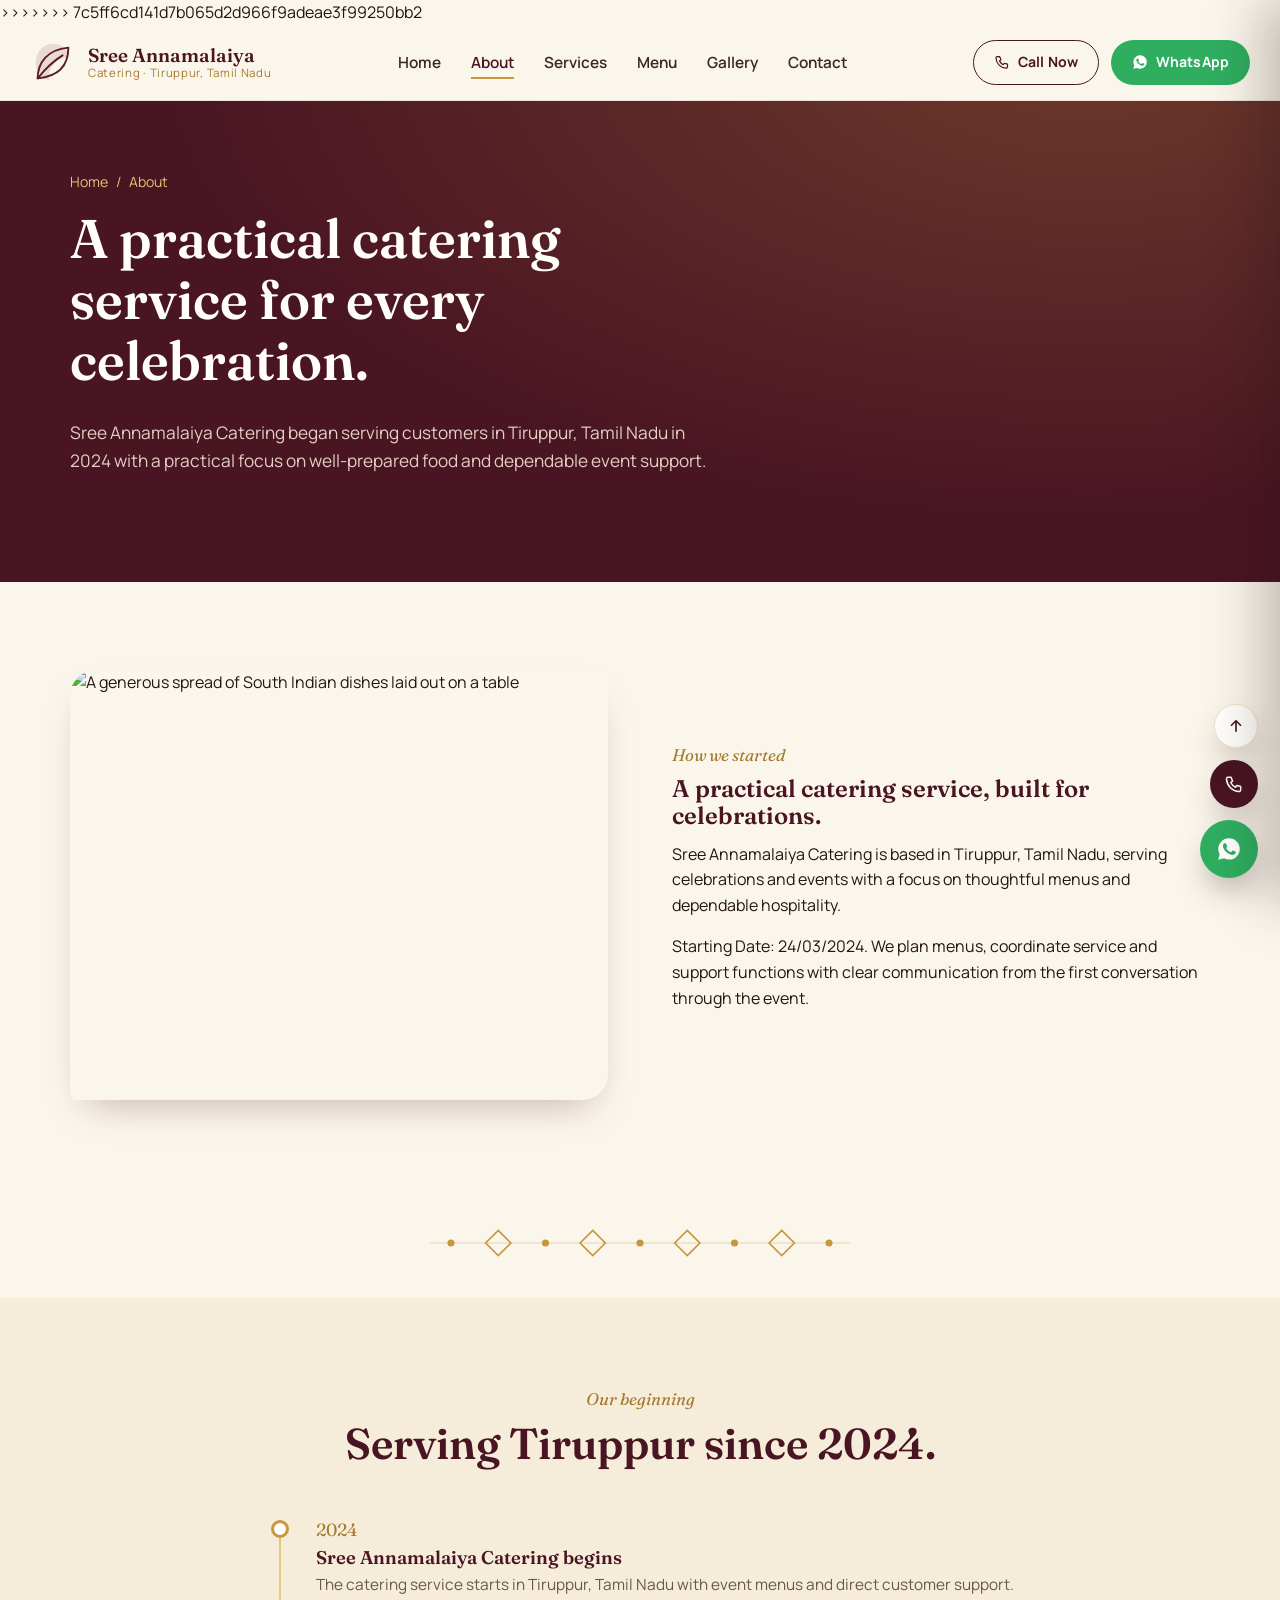
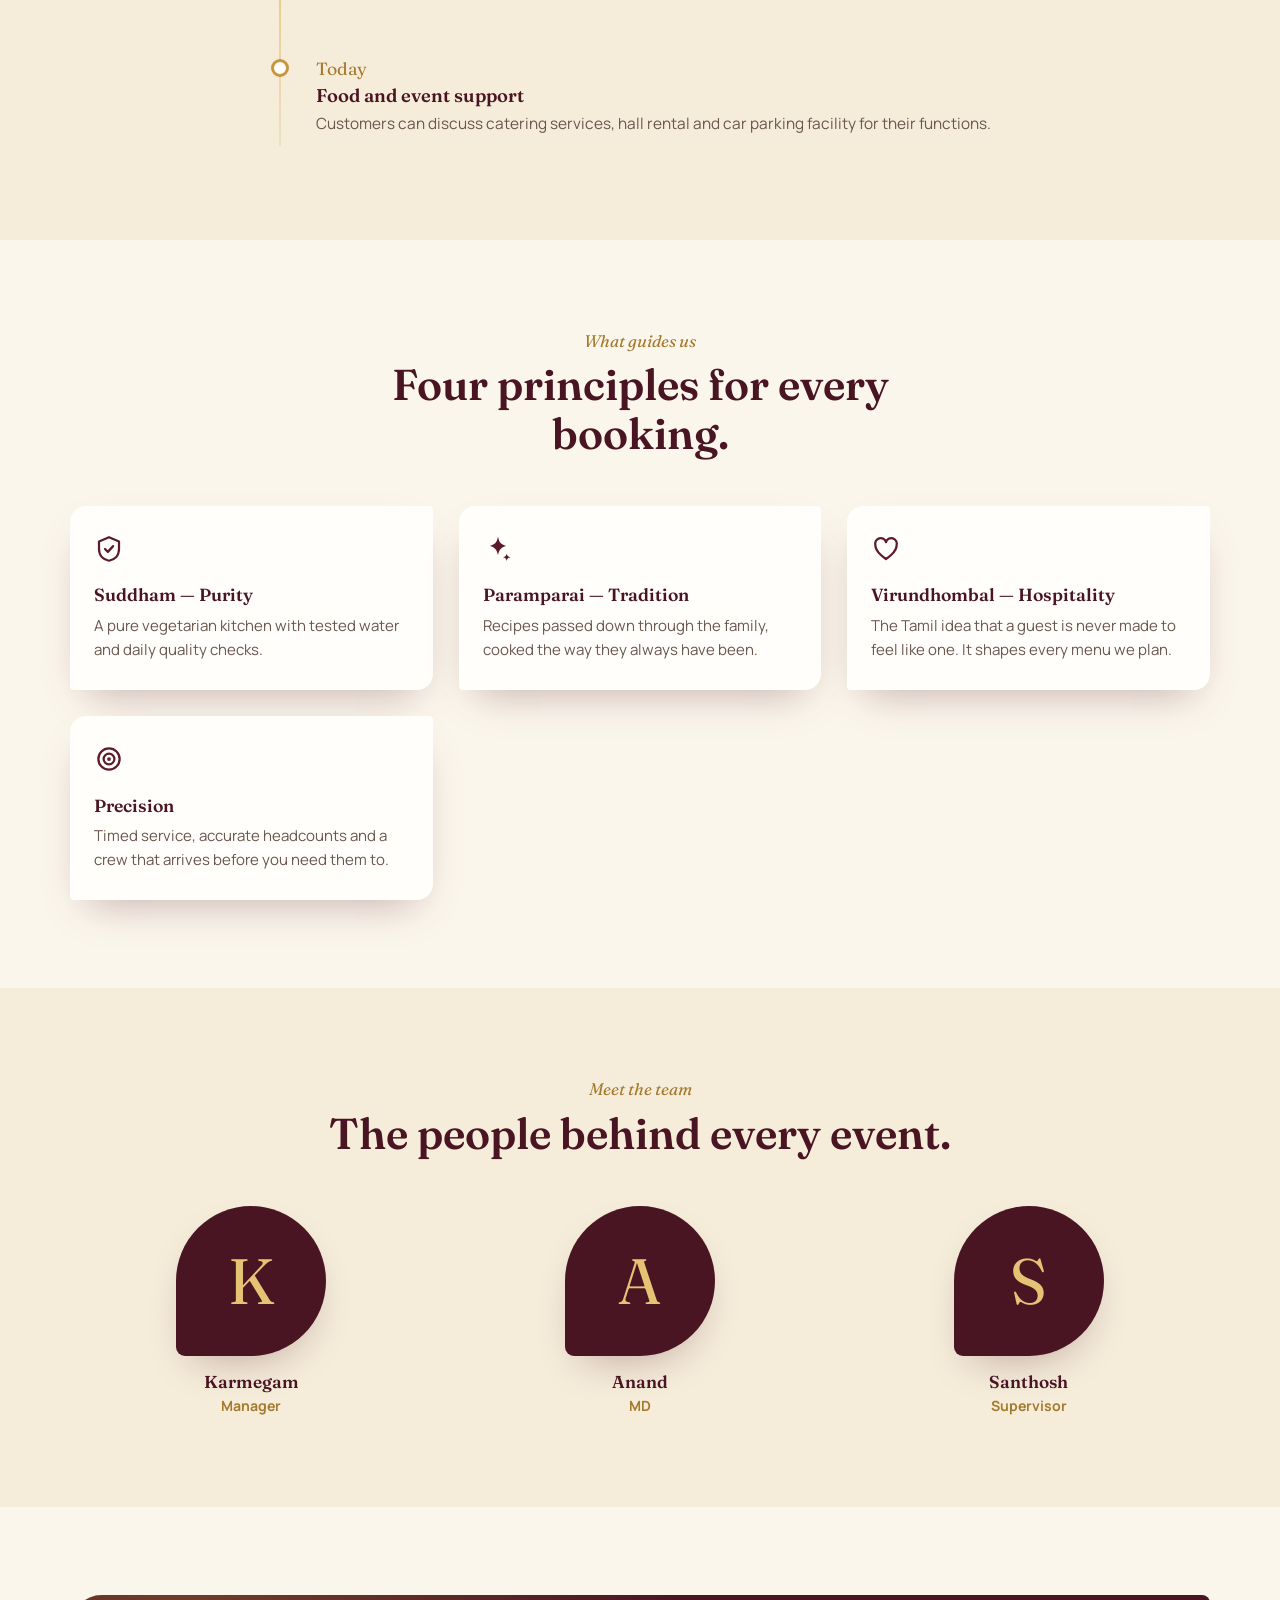
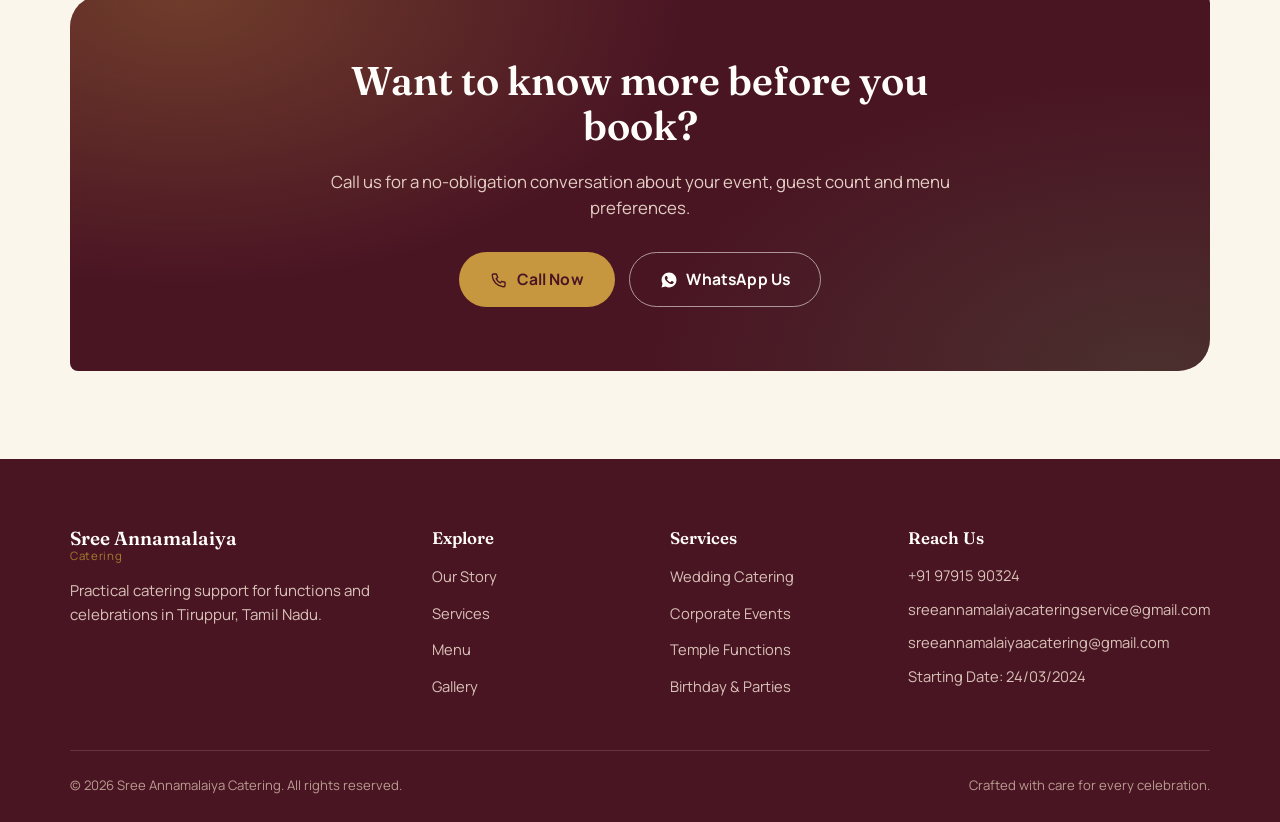
==== commit fba2dea9: "Add files via upload" ====
--- a/about.html
+++ b/about.html
@@ -1,231 +1,240 @@
-<!DOCTYPE html>
-<html lang="en">
-<head>
-<meta charset="UTF-8">
-  <meta name="viewport" content="width=device-width, initial-scale=1.0">
-  <title>About Us | Sree Annamalaiya Catering, Tiruppur</title>
-  <meta name="description" content="Learn about Sree Annamalaiya Catering in Tiruppur, Tamil Nadu. Starting Date: 24/03/2024.">
-  <link rel="canonical" href="https://www.sreeannamalaiyacatering.food/about.html">
-  <meta property="og:type" content="website">
-  <meta property="og:site_name" content="Sree Annamalaiya Catering">
-  <meta property="og:title" content="About Us | Sree Annamalaiya Catering, Tiruppur">
-  <meta property="og:description" content="Learn about Sree Annamalaiya Catering in Tiruppur, Tamil Nadu. Starting Date: 24/03/2024.">
-  <meta property="og:image" content="https://images.unsplash.com/photo-1742281257707-0c7f7e5ca9c6?auto=format&fit=crop&w=1400&q=80">
-  <meta property="og:url" content="https://www.sreeannamalaiyacatering.food/about.html">
-  <meta name="twitter:card" content="summary_large_image">
-  <meta name="theme-color" content="#5C1A2B">
-  <link rel="icon" href="data:image/svg+xml,%3Csvg xmlns='http://www.w3.org/2000/svg' viewBox='0 0 48 48'%3E%3Crect width='48' height='48' rx='10' fill='%235C1A2B'/%3E%3Cpath d='M8 40C8 24 18 10 40 8c0 20-12 30-32 32Z' fill='none' stroke='%23C7973F' stroke-width='3'/%3E%3C/svg%3E">
-  <link rel="preconnect" href="https://fonts.googleapis.com">
-  <link rel="preconnect" href="https://fonts.gstatic.com" crossorigin>
-  <link href="https://fonts.googleapis.com/css2?family=Fraunces:ital,opsz,wght@0,9..144,400;0,9..144,600;0,9..144,700;1,9..144,500&family=Manrope:wght@400;500;600;700;800&display=swap" rel="stylesheet">
-  <link rel="stylesheet" href="style.css">
-  <script type="application/ld+json">
-  {
-    "@context": "https://schema.org",
-    "@type": "CateringService",
-    "name": "Sree Annamalaiya Catering",
-    "image": "https://images.unsplash.com/photo-1742281257707-0c7f7e5ca9c6?auto=format&fit=crop&w=1400&q=80",
-    "url": "https://www.sreeannamalaiyacatering.food",
-    "telephone": "+91-97915-90324",
-    "servesCuisine": ["South Indian", "Tamil", "North Indian"],
-    "areaServed": "Tiruppur, Tamil Nadu",
-    "email": "sreeannamalaiyacateringservice@gmail.com"
-  }
-  </script>
-</head>
-<body>
-<a class="skip-link" href="#main">Skip to content</a>
-  <header class="site-header">
-    <div class="container header-inner">
-      <a href="index.html" class="brand" aria-label="Sree Annamalaiya Catering — home">
-        <svg class="brand-mark" viewBox="0 0 48 48" fill="none" xmlns="http://www.w3.org/2000/svg"><path d="M24 4C13 4 6 13 6 24c0 9 6 16 14 18-1-6 1-13 6-18 4-4 9-6 15-6C41 12 34 4 24 4Z" fill="currentColor" opacity=".12"/><path d="M8 40C8 24 18 10 40 8c0 20-12 30-32 32Z" stroke="currentColor" stroke-width="2" stroke-linejoin="round"/><path d="M8 40C16 30 24 22 34 16" stroke="currentColor" stroke-width="2" stroke-linecap="round"/></svg>
-        <span class="brand-text"><strong>Sree Annamalaiya</strong><span>Catering &middot; Tiruppur, Tamil Nadu</span></span>
-      </a>
-      <nav class="main-nav" aria-label="Primary">
-        <ul><li><a href="index.html">Home</a></li>
-<li><a href="about.html">About</a></li>
-<li><a href="services.html">Services</a></li>
-<li><a href="menu.html">Menu</a></li>
-<li><a href="gallery.html">Gallery</a></li>
-<li><a href="contact.html">Contact</a></li></ul>
-      </nav>
-      <div class="header-cta">
-        <a href="tel:+919791590324" class="btn btn-outline btn-sm" data-call-link><svg class="btn-icon" viewBox="0 0 24 24" fill="none" stroke="currentColor" stroke-width="1.8" stroke-linecap="round" stroke-linejoin="round"><path d="M4.5 4h4l1.8 4.6-2.2 1.6a12 12 0 0 0 5.7 5.7l1.6-2.2L20 15v4a2 2 0 0 1-2.2 2C9.7 20.4 3.6 14.3 3 6.2 2.9 5 3.5 4 4.5 4Z"/></svg>Call Now</a>
-        <a href="#" class="btn btn-whatsapp btn-sm" data-whatsapp-link target="_blank" rel="noopener"><svg class="btn-icon" viewBox="0 0 24 24" fill="currentColor"><path d="M12.04 2C6.58 2 2.13 6.45 2.13 11.91c0 1.75.46 3.39 1.26 4.83L2 22l5.42-1.35a9.9 9.9 0 0 0 4.62 1.15h.01c5.46 0 9.9-4.45 9.9-9.91C21.96 6.45 17.5 2 12.04 2Zm5.8 14.03c-.24.68-1.4 1.3-1.93 1.38-.5.08-1.12.11-1.8-.11-.42-.13-.95-.3-1.63-.6-2.87-1.24-4.75-4.12-4.9-4.31-.14-.19-1.17-1.56-1.17-2.98 0-1.42.75-2.11 1.01-2.4.26-.29.57-.36.76-.36h.55c.18 0 .42-.07.65.5.24.58.83 2 .9 2.14.07.14.12.31.02.5-.1.19-.15.31-.29.48-.15.17-.31.38-.44.51-.15.15-.3.31-.13.6.17.29.75 1.24 1.62 2.01 1.12.99 2.06 1.3 2.36 1.44.3.15.47.13.65-.08.18-.2.75-.87.95-1.17.2-.29.4-.24.66-.14.27.09 1.7.8 1.99.95.29.14.49.22.56.34.08.13.08.71-.16 1.4Z"/></svg>WhatsApp</a>
-      </div>
-      <button class="nav-toggle" aria-label="Open menu" aria-expanded="false">
-        <span></span><span></span><span></span>
-      </button>
-    </div>
-  </header>
-  <div class="scrim"></div>
-  <aside class="mobile-drawer" aria-label="Mobile navigation">
-    <div class="drawer-top">
-      <button class="drawer-close" aria-label="Close menu"><svg viewBox="0 0 24 24" fill="none" stroke="currentColor" stroke-width="2.2" stroke-linecap="round"><path d="M6 6l12 12M18 6 6 18"/></svg></button>
-    </div>
-    <nav><ul><li><a href="index.html">Home</a></li>
-<li><a href="about.html">About</a></li>
-<li><a href="services.html">Services</a></li>
-<li><a href="menu.html">Menu</a></li>
-<li><a href="gallery.html">Gallery</a></li>
-<li><a href="contact.html">Contact</a></li></ul></nav>
-    <div class="drawer-cta">
-      <a href="tel:+919791590324" class="btn btn-outline" data-call-link><svg class="btn-icon" viewBox="0 0 24 24" fill="none" stroke="currentColor" stroke-width="1.8" stroke-linecap="round" stroke-linejoin="round"><path d="M4.5 4h4l1.8 4.6-2.2 1.6a12 12 0 0 0 5.7 5.7l1.6-2.2L20 15v4a2 2 0 0 1-2.2 2C9.7 20.4 3.6 14.3 3 6.2 2.9 5 3.5 4 4.5 4Z"/></svg>Call Now</a>
-      <a href="#" class="btn btn-whatsapp" data-whatsapp-link target="_blank" rel="noopener"><svg class="btn-icon" viewBox="0 0 24 24" fill="currentColor"><path d="M12.04 2C6.58 2 2.13 6.45 2.13 11.91c0 1.75.46 3.39 1.26 4.83L2 22l5.42-1.35a9.9 9.9 0 0 0 4.62 1.15h.01c5.46 0 9.9-4.45 9.9-9.91C21.96 6.45 17.5 2 12.04 2Zm5.8 14.03c-.24.68-1.4 1.3-1.93 1.38-.5.08-1.12.11-1.8-.11-.42-.13-.95-.3-1.63-.6-2.87-1.24-4.75-4.12-4.9-4.31-.14-.19-1.17-1.56-1.17-2.98 0-1.42.75-2.11 1.01-2.4.26-.29.57-.36.76-.36h.55c.18 0 .42-.07.65.5.24.58.83 2 .9 2.14.07.14.12.31.02.5-.1.19-.15.31-.29.48-.15.17-.31.38-.44.51-.15.15-.3.31-.13.6.17.29.75 1.24 1.62 2.01 1.12.99 2.06 1.3 2.36 1.44.3.15.47.13.65-.08.18-.2.75-.87.95-1.17.2-.29.4-.24.66-.14.27.09 1.7.8 1.99.95.29.14.49.22.56.34.08.13.08.71-.16 1.4Z"/></svg>Chat on WhatsApp</a>
-    </div>
-  </aside>
-
-  <main id="main">
-
-    <section class="page-header">
-      <div class="container">
-        <div class="breadcrumb"><a href="index.html">Home</a><span>/</span><span>About</span></div>
-        <h1>A practical catering service for every celebration.</h1>
-        <p>Sree Annamalaiya Catering began serving customers in Tiruppur, Tamil Nadu in 2024 with a practical focus on well-prepared food and dependable event support.</p>
-      </div>
-    </section>
-
-    <section class="bg-cream">
-      <div class="container split">
-        <div class="split-visual reveal">
-          <div class="split-frame"><img src="https://images.unsplash.com/photo-1682862279256-b2a9e4f3d22c?auto=format&fit=crop&w=1200&q=80" alt="A generous spread of South Indian dishes laid out on a table" loading="lazy"></div>
-        </div>
-        <div class="split-copy reveal">
-          <span class="section-kicker">How we started</span>
-          <h2>A practical catering service, built for celebrations.</h2>
-          <p>Sree Annamalaiya Catering is based in Tiruppur, Tamil Nadu, serving celebrations and events with a focus on thoughtful menus and dependable hospitality.</p>
-          <p>Starting Date: 24/03/2024. We plan menus, coordinate service and support functions with clear communication from the first conversation through the event.</p>
-        </div>
-      </div>
-    </section>
-
-    <div class="kolam-divider" aria-hidden="true"><svg viewBox="0 0 400 40" xmlns="http://www.w3.org/2000/svg"><line x1="0" y1="20" x2="400" y2="20" stroke="currentColor" stroke-width="1" opacity=".35"/><circle cx="20" cy="20" r="3.4" fill="currentColor"/><path d="M65 8 L77 20 L65 32 L53 20 Z" fill="none" stroke="currentColor" stroke-width="1.6"/><circle cx="110" cy="20" r="3.4" fill="currentColor"/><path d="M155 8 L167 20 L155 32 L143 20 Z" fill="none" stroke="currentColor" stroke-width="1.6"/><circle cx="200" cy="20" r="3.4" fill="currentColor"/><path d="M245 8 L257 20 L245 32 L233 20 Z" fill="none" stroke="currentColor" stroke-width="1.6"/><circle cx="290" cy="20" r="3.4" fill="currentColor"/><path d="M335 8 L347 20 L335 32 L323 20 Z" fill="none" stroke="currentColor" stroke-width="1.6"/><circle cx="380" cy="20" r="3.4" fill="currentColor"/></svg></div>
-
-    <section class="bg-tint">
-      <div class="container">
-        <div class="section-head center reveal">
-          <span class="section-kicker">Our beginning</span>
-          <h2>Serving Tiruppur since 2024.</h2>
-        </div>
-        <div class="timeline reveal">
-          <div class="timeline-item">
-            <span class="year">2024</span>
-            <h3>Sree Annamalaiya Catering begins</h3>
-            <p>The catering service starts in Tiruppur, Tamil Nadu with event menus and direct customer support.</p>
-          </div>
-          <div class="timeline-item">
-            <span class="year">Today</span>
-            <h3>Food and event support</h3>
-            <p>Customers can discuss catering services, hall rental and car parking facility for their functions.</p>
-          </div>
-        </div>
-      </div>
-    </section>
-
-    <section class="bg-cream">
-      <div class="container">
-        <div class="section-head center reveal">
-          <span class="section-kicker">What guides us</span>
-          <h2>Four principles for every booking.</h2>
-        </div>
-        <div class="grid grid-3 reveal-stagger">
-          <div class="value-card"><svg viewBox="0 0 24 24" fill="none" stroke="currentColor" stroke-width="1.8" stroke-linecap="round" stroke-linejoin="round"><path d="M12 2.6 20 6v6c0 5.2-3.4 8.6-8 9.4-4.6-.8-8-4.2-8-9.4V6l8-3.4Z"/><path d="m8.8 12 2.3 2.3 4.2-4.6"/></svg><h3>Suddham &mdash; Purity</h3><p>A pure vegetarian kitchen with tested water and daily quality checks.</p></div>
-          <div class="value-card"><svg viewBox="0 0 24 24" fill="currentColor"><path d="M12 2c.7 4.2 2.3 6.4 6.5 7.5-4.2 1.1-5.8 3.3-6.5 7.5-.7-4.2-2.3-6.4-6.5-7.5C9.7 8.4 11.3 6.2 12 2Z"/><path d="M19 15.5c.4 1.9 1 2.5 3 3-2 .5-2.6 1.1-3 3-.4-1.9-1-2.5-3-3 2-.5 2.6-1.1 3-3Z"/></svg><h3>Paramparai &mdash; Tradition</h3><p>Recipes passed down through the family, cooked the way they always have been.</p></div>
-          <div class="value-card"><svg viewBox="0 0 24 24" fill="none" stroke="currentColor" stroke-width="1.8" stroke-linecap="round" stroke-linejoin="round"><path d="M12 20S3.5 14.7 3.5 8.9A4.4 4.4 0 0 1 12 6.5a4.4 4.4 0 0 1 8.5 2.4C20.5 14.7 12 20 12 20Z"/></svg><h3>Virundhombal &mdash; Hospitality</h3><p>The Tamil idea that a guest is never made to feel like one. It shapes every menu we plan.</p></div>
-          <div class="value-card"><svg viewBox="0 0 24 24" fill="none" stroke="currentColor" stroke-width="1.8" stroke-linecap="round" stroke-linejoin="round"><circle cx="12" cy="12" r="8.5"/><circle cx="12" cy="12" r="4.3"/><circle cx="12" cy="12" r=".6" fill="currentColor"/></svg><h3>Precision</h3><p>Timed service, accurate headcounts and a crew that arrives before you need them to.</p></div>
-        </div>
-      </div>
-    </section>
-
-    <section class="bg-tint">
-      <div class="container">
-        <div class="section-head center reveal">
-          <span class="section-kicker">Meet the team</span>
-          <h2>The people behind every event.</h2>
-        </div>
-        <div class="grid grid-3 reveal-stagger">
-          <div class="team-card">
-            <div class="team-initial">K</div><h3>Karmegam</h3><span>Manager</span>
-          </div>
-          <div class="team-card">
-            <div class="team-initial">A</div><h3>Anand</h3><span>MD</span>
-          </div>
-          <div class="team-card">
-            <div class="team-initial">S</div><h3>Santhosh</h3><span>Supervisor</span>
-          </div>
-        </div>
-      </div>
-    </section>
-
-    <section class="bg-cream">
-      <div class="container">
-        <div class="cta-banner reveal">
-          <div class="inner">
-            <h2>Want to know more before you book?</h2>
-            <p>Call us for a no-obligation conversation about your event, guest count and menu preferences.</p>
-            <div class="btn-row">
-              <a href="tel:+919791590324" class="btn btn-primary" data-call-link><svg class="btn-icon" viewBox="0 0 24 24" fill="none" stroke="currentColor" stroke-width="1.8" stroke-linecap="round" stroke-linejoin="round"><path d="M4.5 4h4l1.8 4.6-2.2 1.6a12 12 0 0 0 5.7 5.7l1.6-2.2L20 15v4a2 2 0 0 1-2.2 2C9.7 20.4 3.6 14.3 3 6.2 2.9 5 3.5 4 4.5 4Z"/></svg>Call Now</a>
-              <a href="#" class="btn btn-ghost-light" data-whatsapp-link target="_blank" rel="noopener"><svg class="btn-icon" viewBox="0 0 24 24" fill="currentColor"><path d="M12.04 2C6.58 2 2.13 6.45 2.13 11.91c0 1.75.46 3.39 1.26 4.83L2 22l5.42-1.35a9.9 9.9 0 0 0 4.62 1.15h.01c5.46 0 9.9-4.45 9.9-9.91C21.96 6.45 17.5 2 12.04 2Zm5.8 14.03c-.24.68-1.4 1.3-1.93 1.38-.5.08-1.12.11-1.8-.11-.42-.13-.95-.3-1.63-.6-2.87-1.24-4.75-4.12-4.9-4.31-.14-.19-1.17-1.56-1.17-2.98 0-1.42.75-2.11 1.01-2.4.26-.29.57-.36.76-.36h.55c.18 0 .42-.07.65.5.24.58.83 2 .9 2.14.07.14.12.31.02.5-.1.19-.15.31-.29.48-.15.17-.31.38-.44.51-.15.15-.3.31-.13.6.17.29.75 1.24 1.62 2.01 1.12.99 2.06 1.3 2.36 1.44.3.15.47.13.65-.08.18-.2.75-.87.95-1.17.2-.29.4-.24.66-.14.27.09 1.7.8 1.99.95.29.14.49.22.56.34.08.13.08.71-.16 1.4Z"/></svg>WhatsApp Us</a>
-            </div>
-          </div>
-        </div>
-      </div>
-    </section>
-
-
-  </main>
-  <footer class="site-footer">
-    <div class="container">
-      <div class="footer-grid">
-        <div class="footer-brand">
-          <a href="index.html" class="brand">
-            <svg class="brand-mark" viewBox="0 0 48 48" fill="none" xmlns="http://www.w3.org/2000/svg"><path d="M24 4C13 4 6 13 6 24c0 9 6 16 14 18-1-6 1-13 6-18 4-4 9-6 15-6C41 12 34 4 24 4Z" fill="currentColor" opacity=".12"/><path d="M8 40C8 24 18 10 40 8c0 20-12 30-32 32Z" stroke="currentColor" stroke-width="2" stroke-linejoin="round"/><path d="M8 40C16 30 24 22 34 16" stroke="currentColor" stroke-width="2" stroke-linecap="round"/></svg>
-            <span class="brand-text"><strong>Sree Annamalaiya</strong><span>Catering</span></span>
-          </a>
-          <p>Practical catering support for functions and celebrations in Tiruppur, Tamil Nadu.</p>
-          <div class="footer-social" aria-label="Social media">
-            <a href="#" aria-label="Facebook"><svg viewBox="0 0 24 24" fill="currentColor"><path d="M14.5 8.5H17V5.3c-.5-.06-2-.2-3.4-.2-3.4 0-5.4 2-5.4 5.7v2.8H4.7v3.6h3.5V22h3.9v-4.8h3.4l.5-3.6h-3.9v-2.4c0-1 .3-1.7 1.9-1.7Z"/></svg></a>
-            <a href="#" aria-label="Instagram"><svg viewBox="0 0 24 24" fill="none" stroke="currentColor" stroke-width="1.8"><rect x="3.5" y="3.5" width="17" height="17" rx="5"/><circle cx="12" cy="12" r="4"/><circle cx="17.2" cy="6.8" r=".9" fill="currentColor" stroke="none"/></svg></a>
-            <a href="#" aria-label="YouTube"><svg viewBox="0 0 24 24" fill="currentColor"><path d="M22 8.4s-.2-1.5-.8-2.1c-.8-.8-1.7-.8-2.1-.9C16.3 5.2 12 5.2 12 5.2h0s-4.3 0-7.1.2c-.4 0-1.3.1-2.1.9C2.2 6.9 2 8.4 2 8.4S1.8 10.1 1.8 11.9v1.7c0 1.8.2 3.5.2 3.5s.2 1.5.8 2.1c.8.8 1.9.8 2.4.9 1.7.2 7.3.2 7.3.2s4.3 0 7.1-.2c.4 0 1.3-.1 2.1-.9.6-.6.8-2.1.8-2.1s.2-1.7.2-3.5v-1.7C22.2 10.1 22 8.4 22 8.4ZM9.9 14.9V9.1l5.6 2.9-5.6 2.9Z"/></svg></a>
-          </div>
-        </div>
-        <div class="footer-col">
-          <h4>Explore</h4>
-          <ul>
-            <li><a href="about.html">Our Story</a></li>
-            <li><a href="services.html">Services</a></li>
-            <li><a href="menu.html">Menu</a></li>
-            <li><a href="gallery.html">Gallery</a></li>
-          </ul>
-        </div>
-        <div class="footer-col">
-          <h4>Services</h4>
-          <ul>
-            <li><a href="services.html#weddings">Wedding Catering</a></li>
-            <li><a href="services.html#corporate">Corporate Events</a></li>
-            <li><a href="services.html#temple">Temple Functions</a></li>
-            <li><a href="services.html#parties">Birthday &amp; Parties</a></li>
-          </ul>
-        </div>
-        <div class="footer-col">
-          <h4>Reach Us</h4>
-          <p><a href="tel:+919791590324">+91 97915 90324</a></p>
-          <p><a href="mailto:sreeannamalaiyacateringservice@gmail.com">sreeannamalaiyacateringservice@gmail.com</a></p>
-          <p>Starting Date: 24/03/2024</p>
-        </div>
-      </div>
-      <div class="footer-bottom">
-        <span>&copy; <span data-year></span> Sree Annamalaiya Catering. All rights reserved.</span>
-        <span>Crafted with care for every celebration.</span>
-      </div>
-    </div>
-  </footer>
-
-  <div class="float-stack">
-    <a href="#" class="float-btn back-to-top" aria-label="Back to top"><svg viewBox="0 0 24 24" fill="none" stroke="currentColor" stroke-width="2.2" stroke-linecap="round" stroke-linejoin="round"><path d="M12 19V5M6 11l6-6 6 6"/></svg></a>
-    <a href="tel:+919791590324" class="float-btn float-call" data-call-link aria-label="Call us"><svg viewBox="0 0 24 24" fill="none" stroke="currentColor" stroke-width="1.8" stroke-linecap="round" stroke-linejoin="round"><path d="M4.5 4h4l1.8 4.6-2.2 1.6a12 12 0 0 0 5.7 5.7l1.6-2.2L20 15v4a2 2 0 0 1-2.2 2C9.7 20.4 3.6 14.3 3 6.2 2.9 5 3.5 4 4.5 4Z"/></svg></a>
-    <a href="#" class="float-btn float-whatsapp" data-whatsapp-link target="_blank" rel="noopener" aria-label="Chat on WhatsApp"><svg viewBox="0 0 24 24" fill="currentColor"><path d="M12.04 2C6.58 2 2.13 6.45 2.13 11.91c0 1.75.46 3.39 1.26 4.83L2 22l5.42-1.35a9.9 9.9 0 0 0 4.62 1.15h.01c5.46 0 9.9-4.45 9.9-9.91C21.96 6.45 17.5 2 12.04 2Zm5.8 14.03c-.24.68-1.4 1.3-1.93 1.38-.5.08-1.12.11-1.8-.11-.42-.13-.95-.3-1.63-.6-2.87-1.24-4.75-4.12-4.9-4.31-.14-.19-1.17-1.56-1.17-2.98 0-1.42.75-2.11 1.01-2.4.26-.29.57-.36.76-.36h.55c.18 0 .42-.07.65.5.24.58.83 2 .9 2.14.07.14.12.31.02.5-.1.19-.15.31-.29.48-.15.17-.31.38-.44.51-.15.15-.3.31-.13.6.17.29.75 1.24 1.62 2.01 1.12.99 2.06 1.3 2.36 1.44.3.15.47.13.65-.08.18-.2.75-.87.95-1.17.2-.29.4-.24.66-.14.27.09 1.7.8 1.99.95.29.14.49.22.56.34.08.13.08.71-.16 1.4Z"/></svg></a>
-  </div>
-  <script src="main.js"></script>
-</body>
-</html>
+<!DOCTYPE html>
+<html lang="en">
+<head>
+<meta charset="UTF-8">
+  <meta name="viewport" content="width=device-width, initial-scale=1.0">
+  <title>About Us | Sree Annamalaiya Catering, Tiruppur</title>
+  <meta name="description" content="Learn about Sree Annamalaiya Catering in Tiruppur, Tamil Nadu. Starting Date: 24/03/2024.">
+<link rel="canonical" href="https://www.sreeannamalaiyacatering.food/about.html">
+<link rel="canonical" href="https://www.sreeannamalaiyacatering.in/about.html">
+>>>>>>> 7c5ff6cd141d7b065d2d966f9adeae3f99250bb2
+  <meta property="og:type" content="website">
+  <meta property="og:site_name" content="Sree Annamalaiya Catering">
+  <meta property="og:title" content="About Us | Sree Annamalaiya Catering, Tiruppur">
+  <meta property="og:description" content="Learn about Sree Annamalaiya Catering in Tiruppur, Tamil Nadu. Starting Date: 24/03/2024.">
+  <meta property="og:image" content="https://images.unsplash.com/photo-1742281257707-0c7f7e5ca9c6?auto=format&fit=crop&w=1400&q=80">
+<meta property="og:url" content="https://www.sreeannamalaiyacatering.food/about.html">
+ <meta property="og:url" content="https://www.sreeannamalaiyacatering.in/about.html">
+<meta name="twitter:card" content="summary_large_image">
+  <meta name="theme-color" content="#5C1A2B">
+  <link rel="icon" href="data:image/svg+xml,%3Csvg xmlns='http://www.w3.org/2000/svg' viewBox='0 0 48 48'%3E%3Crect width='48' height='48' rx='10' fill='%235C1A2B'/%3E%3Cpath d='M8 40C8 24 18 10 40 8c0 20-12 30-32 32Z' fill='none' stroke='%23C7973F' stroke-width='3'/%3E%3C/svg%3E">
+  <link rel="preconnect" href="https://fonts.googleapis.com">
+  <link rel="preconnect" href="https://fonts.gstatic.com" crossorigin>
+  <link href="https://fonts.googleapis.com/css2?family=Fraunces:ital,opsz,wght@0,9..144,400;0,9..144,600;0,9..144,700;1,9..144,500&family=Manrope:wght@400;500;600;700;800&display=swap" rel="stylesheet">
+  <link rel="stylesheet" href="style.css">
+  <script type="application/ld+json">
+  {
+    "@context": "https://schema.org",
+    "@type": "CateringService",
+    "name": "Sree Annamalaiya Catering",
+    "image": "https://images.unsplash.com/photo-1742281257707-0c7f7e5ca9c6?auto=format&fit=crop&w=1400&q=80",
+ "url": "https://www.sreeannamalaiyacatering.food",
+    "telephone": "+91-97915-90324",
+    "servesCuisine": ["South Indian", "Tamil", "North Indian"],
+    "areaServed": "Tiruppur, Tamil Nadu",
+    "email": "sreeannamalaiyacateringservice@gmail.com"
+ "url": "https://www.sreeannamalaiyacatering.in",
+    "telephone": "+91-97915-90324",
+    "servesCuisine": ["South Indian", "Tamil", "North Indian"],
+    "areaServed": "Tiruppur, Tamil Nadu",
+    "email": "sreeannamalaiyaacatering@gmail.com"
+ }
+  </script>
+</head>
+<body>
+<a class="skip-link" href="#main">Skip to content</a>
+  <header class="site-header">
+    <div class="container header-inner">
+      <a href="index.html" class="brand" aria-label="Sree Annamalaiya Catering — home">
+        <svg class="brand-mark" viewBox="0 0 48 48" fill="none" xmlns="http://www.w3.org/2000/svg"><path d="M24 4C13 4 6 13 6 24c0 9 6 16 14 18-1-6 1-13 6-18 4-4 9-6 15-6C41 12 34 4 24 4Z" fill="currentColor" opacity=".12"/><path d="M8 40C8 24 18 10 40 8c0 20-12 30-32 32Z" stroke="currentColor" stroke-width="2" stroke-linejoin="round"/><path d="M8 40C16 30 24 22 34 16" stroke="currentColor" stroke-width="2" stroke-linecap="round"/></svg>
+        <span class="brand-text"><strong>Sree Annamalaiya</strong><span>Catering &middot; Tiruppur, Tamil Nadu</span></span>
+      </a>
+      <nav class="main-nav" aria-label="Primary">
+        <ul><li><a href="index.html">Home</a></li>
+<li><a href="about.html">About</a></li>
+<li><a href="services.html">Services</a></li>
+<li><a href="menu.html">Menu</a></li>
+<li><a href="gallery.html">Gallery</a></li>
+<li><a href="contact.html">Contact</a></li></ul>
+      </nav>
+      <div class="header-cta">
+        <a href="tel:+919791590324" class="btn btn-outline btn-sm" data-call-link><svg class="btn-icon" viewBox="0 0 24 24" fill="none" stroke="currentColor" stroke-width="1.8" stroke-linecap="round" stroke-linejoin="round"><path d="M4.5 4h4l1.8 4.6-2.2 1.6a12 12 0 0 0 5.7 5.7l1.6-2.2L20 15v4a2 2 0 0 1-2.2 2C9.7 20.4 3.6 14.3 3 6.2 2.9 5 3.5 4 4.5 4Z"/></svg>Call Now</a>
+        <a href="#" class="btn btn-whatsapp btn-sm" data-whatsapp-link target="_blank" rel="noopener"><svg class="btn-icon" viewBox="0 0 24 24" fill="currentColor"><path d="M12.04 2C6.58 2 2.13 6.45 2.13 11.91c0 1.75.46 3.39 1.26 4.83L2 22l5.42-1.35a9.9 9.9 0 0 0 4.62 1.15h.01c5.46 0 9.9-4.45 9.9-9.91C21.96 6.45 17.5 2 12.04 2Zm5.8 14.03c-.24.68-1.4 1.3-1.93 1.38-.5.08-1.12.11-1.8-.11-.42-.13-.95-.3-1.63-.6-2.87-1.24-4.75-4.12-4.9-4.31-.14-.19-1.17-1.56-1.17-2.98 0-1.42.75-2.11 1.01-2.4.26-.29.57-.36.76-.36h.55c.18 0 .42-.07.65.5.24.58.83 2 .9 2.14.07.14.12.31.02.5-.1.19-.15.31-.29.48-.15.17-.31.38-.44.51-.15.15-.3.31-.13.6.17.29.75 1.24 1.62 2.01 1.12.99 2.06 1.3 2.36 1.44.3.15.47.13.65-.08.18-.2.75-.87.95-1.17.2-.29.4-.24.66-.14.27.09 1.7.8 1.99.95.29.14.49.22.56.34.08.13.08.71-.16 1.4Z"/></svg>WhatsApp</a>
+      </div>
+      <button class="nav-toggle" aria-label="Open menu" aria-expanded="false">
+        <span></span><span></span><span></span>
+      </button>
+    </div>
+  </header>
+  <div class="scrim"></div>
+  <aside class="mobile-drawer" aria-label="Mobile navigation">
+    <div class="drawer-top">
+      <button class="drawer-close" aria-label="Close menu"><svg viewBox="0 0 24 24" fill="none" stroke="currentColor" stroke-width="2.2" stroke-linecap="round"><path d="M6 6l12 12M18 6 6 18"/></svg></button>
+    </div>
+    <nav><ul><li><a href="index.html">Home</a></li>
+<li><a href="about.html">About</a></li>
+<li><a href="services.html">Services</a></li>
+<li><a href="menu.html">Menu</a></li>
+<li><a href="gallery.html">Gallery</a></li>
+<li><a href="contact.html">Contact</a></li></ul></nav>
+    <div class="drawer-cta">
+      <a href="tel:+919791590324" class="btn btn-outline" data-call-link><svg class="btn-icon" viewBox="0 0 24 24" fill="none" stroke="currentColor" stroke-width="1.8" stroke-linecap="round" stroke-linejoin="round"><path d="M4.5 4h4l1.8 4.6-2.2 1.6a12 12 0 0 0 5.7 5.7l1.6-2.2L20 15v4a2 2 0 0 1-2.2 2C9.7 20.4 3.6 14.3 3 6.2 2.9 5 3.5 4 4.5 4Z"/></svg>Call Now</a>
+      <a href="#" class="btn btn-whatsapp" data-whatsapp-link target="_blank" rel="noopener"><svg class="btn-icon" viewBox="0 0 24 24" fill="currentColor"><path d="M12.04 2C6.58 2 2.13 6.45 2.13 11.91c0 1.75.46 3.39 1.26 4.83L2 22l5.42-1.35a9.9 9.9 0 0 0 4.62 1.15h.01c5.46 0 9.9-4.45 9.9-9.91C21.96 6.45 17.5 2 12.04 2Zm5.8 14.03c-.24.68-1.4 1.3-1.93 1.38-.5.08-1.12.11-1.8-.11-.42-.13-.95-.3-1.63-.6-2.87-1.24-4.75-4.12-4.9-4.31-.14-.19-1.17-1.56-1.17-2.98 0-1.42.75-2.11 1.01-2.4.26-.29.57-.36.76-.36h.55c.18 0 .42-.07.65.5.24.58.83 2 .9 2.14.07.14.12.31.02.5-.1.19-.15.31-.29.48-.15.17-.31.38-.44.51-.15.15-.3.31-.13.6.17.29.75 1.24 1.62 2.01 1.12.99 2.06 1.3 2.36 1.44.3.15.47.13.65-.08.18-.2.75-.87.95-1.17.2-.29.4-.24.66-.14.27.09 1.7.8 1.99.95.29.14.49.22.56.34.08.13.08.71-.16 1.4Z"/></svg>Chat on WhatsApp</a>
+    </div>
+  </aside>
+
+  <main id="main">
+
+    <section class="page-header">
+      <div class="container">
+        <div class="breadcrumb"><a href="index.html">Home</a><span>/</span><span>About</span></div>
+        <h1>A practical catering service for every celebration.</h1>
+        <p>Sree Annamalaiya Catering began serving customers in Tiruppur, Tamil Nadu in 2024 with a practical focus on well-prepared food and dependable event support.</p>
+      </div>
+    </section>
+
+    <section class="bg-cream">
+      <div class="container split">
+        <div class="split-visual reveal">
+          <div class="split-frame"><img src="https://images.unsplash.com/photo-1682862279256-b2a9e4f3d22c?auto=format&fit=crop&w=1200&q=80" alt="A generous spread of South Indian dishes laid out on a table" loading="lazy"></div>
+        </div>
+        <div class="split-copy reveal">
+          <span class="section-kicker">How we started</span>
+          <h2>A practical catering service, built for celebrations.</h2>
+          <p>Sree Annamalaiya Catering is based in Tiruppur, Tamil Nadu, serving celebrations and events with a focus on thoughtful menus and dependable hospitality.</p>
+          <p>Starting Date: 24/03/2024. We plan menus, coordinate service and support functions with clear communication from the first conversation through the event.</p>
+        </div>
+      </div>
+    </section>
+
+    <div class="kolam-divider" aria-hidden="true"><svg viewBox="0 0 400 40" xmlns="http://www.w3.org/2000/svg"><line x1="0" y1="20" x2="400" y2="20" stroke="currentColor" stroke-width="1" opacity=".35"/><circle cx="20" cy="20" r="3.4" fill="currentColor"/><path d="M65 8 L77 20 L65 32 L53 20 Z" fill="none" stroke="currentColor" stroke-width="1.6"/><circle cx="110" cy="20" r="3.4" fill="currentColor"/><path d="M155 8 L167 20 L155 32 L143 20 Z" fill="none" stroke="currentColor" stroke-width="1.6"/><circle cx="200" cy="20" r="3.4" fill="currentColor"/><path d="M245 8 L257 20 L245 32 L233 20 Z" fill="none" stroke="currentColor" stroke-width="1.6"/><circle cx="290" cy="20" r="3.4" fill="currentColor"/><path d="M335 8 L347 20 L335 32 L323 20 Z" fill="none" stroke="currentColor" stroke-width="1.6"/><circle cx="380" cy="20" r="3.4" fill="currentColor"/></svg></div>
+
+    <section class="bg-tint">
+      <div class="container">
+        <div class="section-head center reveal">
+          <span class="section-kicker">Our beginning</span>
+          <h2>Serving Tiruppur since 2024.</h2>
+        </div>
+        <div class="timeline reveal">
+          <div class="timeline-item">
+            <span class="year">2024</span>
+            <h3>Sree Annamalaiya Catering begins</h3>
+            <p>The catering service starts in Tiruppur, Tamil Nadu with event menus and direct customer support.</p>
+          </div>
+          <div class="timeline-item">
+            <span class="year">Today</span>
+            <h3>Food and event support</h3>
+            <p>Customers can discuss catering services, hall rental and car parking facility for their functions.</p>
+          </div>
+        </div>
+      </div>
+    </section>
+
+    <section class="bg-cream">
+      <div class="container">
+        <div class="section-head center reveal">
+          <span class="section-kicker">What guides us</span>
+          <h2>Four principles for every booking.</h2>
+        </div>
+        <div class="grid grid-3 reveal-stagger">
+          <div class="value-card"><svg viewBox="0 0 24 24" fill="none" stroke="currentColor" stroke-width="1.8" stroke-linecap="round" stroke-linejoin="round"><path d="M12 2.6 20 6v6c0 5.2-3.4 8.6-8 9.4-4.6-.8-8-4.2-8-9.4V6l8-3.4Z"/><path d="m8.8 12 2.3 2.3 4.2-4.6"/></svg><h3>Suddham &mdash; Purity</h3><p>A pure vegetarian kitchen with tested water and daily quality checks.</p></div>
+          <div class="value-card"><svg viewBox="0 0 24 24" fill="currentColor"><path d="M12 2c.7 4.2 2.3 6.4 6.5 7.5-4.2 1.1-5.8 3.3-6.5 7.5-.7-4.2-2.3-6.4-6.5-7.5C9.7 8.4 11.3 6.2 12 2Z"/><path d="M19 15.5c.4 1.9 1 2.5 3 3-2 .5-2.6 1.1-3 3-.4-1.9-1-2.5-3-3 2-.5 2.6-1.1 3-3Z"/></svg><h3>Paramparai &mdash; Tradition</h3><p>Recipes passed down through the family, cooked the way they always have been.</p></div>
+          <div class="value-card"><svg viewBox="0 0 24 24" fill="none" stroke="currentColor" stroke-width="1.8" stroke-linecap="round" stroke-linejoin="round"><path d="M12 20S3.5 14.7 3.5 8.9A4.4 4.4 0 0 1 12 6.5a4.4 4.4 0 0 1 8.5 2.4C20.5 14.7 12 20 12 20Z"/></svg><h3>Virundhombal &mdash; Hospitality</h3><p>The Tamil idea that a guest is never made to feel like one. It shapes every menu we plan.</p></div>
+          <div class="value-card"><svg viewBox="0 0 24 24" fill="none" stroke="currentColor" stroke-width="1.8" stroke-linecap="round" stroke-linejoin="round"><circle cx="12" cy="12" r="8.5"/><circle cx="12" cy="12" r="4.3"/><circle cx="12" cy="12" r=".6" fill="currentColor"/></svg><h3>Precision</h3><p>Timed service, accurate headcounts and a crew that arrives before you need them to.</p></div>
+        </div>
+      </div>
+    </section>
+
+    <section class="bg-tint">
+      <div class="container">
+        <div class="section-head center reveal">
+          <span class="section-kicker">Meet the team</span>
+          <h2>The people behind every event.</h2>
+        </div>
+        <div class="grid grid-3 reveal-stagger">
+          <div class="team-card">
+            <div class="team-initial">K</div><h3>Karmegam</h3><span>Manager</span>
+          </div>
+          <div class="team-card">
+            <div class="team-initial">A</div><h3>Anand</h3><span>MD</span>
+          </div>
+          <div class="team-card">
+            <div class="team-initial">S</div><h3>Santhosh</h3><span>Supervisor</span>
+          </div>
+        </div>
+      </div>
+    </section>
+
+    <section class="bg-cream">
+      <div class="container">
+        <div class="cta-banner reveal">
+          <div class="inner">
+            <h2>Want to know more before you book?</h2>
+            <p>Call us for a no-obligation conversation about your event, guest count and menu preferences.</p>
+            <div class="btn-row">
+              <a href="tel:+919791590324" class="btn btn-primary" data-call-link><svg class="btn-icon" viewBox="0 0 24 24" fill="none" stroke="currentColor" stroke-width="1.8" stroke-linecap="round" stroke-linejoin="round"><path d="M4.5 4h4l1.8 4.6-2.2 1.6a12 12 0 0 0 5.7 5.7l1.6-2.2L20 15v4a2 2 0 0 1-2.2 2C9.7 20.4 3.6 14.3 3 6.2 2.9 5 3.5 4 4.5 4Z"/></svg>Call Now</a>
+              <a href="#" class="btn btn-ghost-light" data-whatsapp-link target="_blank" rel="noopener"><svg class="btn-icon" viewBox="0 0 24 24" fill="currentColor"><path d="M12.04 2C6.58 2 2.13 6.45 2.13 11.91c0 1.75.46 3.39 1.26 4.83L2 22l5.42-1.35a9.9 9.9 0 0 0 4.62 1.15h.01c5.46 0 9.9-4.45 9.9-9.91C21.96 6.45 17.5 2 12.04 2Zm5.8 14.03c-.24.68-1.4 1.3-1.93 1.38-.5.08-1.12.11-1.8-.11-.42-.13-.95-.3-1.63-.6-2.87-1.24-4.75-4.12-4.9-4.31-.14-.19-1.17-1.56-1.17-2.98 0-1.42.75-2.11 1.01-2.4.26-.29.57-.36.76-.36h.55c.18 0 .42-.07.65.5.24.58.83 2 .9 2.14.07.14.12.31.02.5-.1.19-.15.31-.29.48-.15.17-.31.38-.44.51-.15.15-.3.31-.13.6.17.29.75 1.24 1.62 2.01 1.12.99 2.06 1.3 2.36 1.44.3.15.47.13.65-.08.18-.2.75-.87.95-1.17.2-.29.4-.24.66-.14.27.09 1.7.8 1.99.95.29.14.49.22.56.34.08.13.08.71-.16 1.4Z"/></svg>WhatsApp Us</a>
+            </div>
+          </div>
+        </div>
+      </div>
+    </section>
+
+
+  </main>
+  <footer class="site-footer">
+    <div class="container">
+      <div class="footer-grid">
+        <div class="footer-brand">
+          <a href="index.html" class="brand">
+            <svg class="brand-mark" viewBox="0 0 48 48" fill="none" xmlns="http://www.w3.org/2000/svg"><path d="M24 4C13 4 6 13 6 24c0 9 6 16 14 18-1-6 1-13 6-18 4-4 9-6 15-6C41 12 34 4 24 4Z" fill="currentColor" opacity=".12"/><path d="M8 40C8 24 18 10 40 8c0 20-12 30-32 32Z" stroke="currentColor" stroke-width="2" stroke-linejoin="round"/><path d="M8 40C16 30 24 22 34 16" stroke="currentColor" stroke-width="2" stroke-linecap="round"/></svg>
+            <span class="brand-text"><strong>Sree Annamalaiya</strong><span>Catering</span></span>
+          </a>
+          <p>Practical catering support for functions and celebrations in Tiruppur, Tamil Nadu.</p>
+          <div class="footer-social" aria-label="Social media">
+            <a href="#" aria-label="Facebook"><svg viewBox="0 0 24 24" fill="currentColor"><path d="M14.5 8.5H17V5.3c-.5-.06-2-.2-3.4-.2-3.4 0-5.4 2-5.4 5.7v2.8H4.7v3.6h3.5V22h3.9v-4.8h3.4l.5-3.6h-3.9v-2.4c0-1 .3-1.7 1.9-1.7Z"/></svg></a>
+            <a href="#" aria-label="Instagram"><svg viewBox="0 0 24 24" fill="none" stroke="currentColor" stroke-width="1.8"><rect x="3.5" y="3.5" width="17" height="17" rx="5"/><circle cx="12" cy="12" r="4"/><circle cx="17.2" cy="6.8" r=".9" fill="currentColor" stroke="none"/></svg></a>
+            <a href="#" aria-label="YouTube"><svg viewBox="0 0 24 24" fill="currentColor"><path d="M22 8.4s-.2-1.5-.8-2.1c-.8-.8-1.7-.8-2.1-.9C16.3 5.2 12 5.2 12 5.2h0s-4.3 0-7.1.2c-.4 0-1.3.1-2.1.9C2.2 6.9 2 8.4 2 8.4S1.8 10.1 1.8 11.9v1.7c0 1.8.2 3.5.2 3.5s.2 1.5.8 2.1c.8.8 1.9.8 2.4.9 1.7.2 7.3.2 7.3.2s4.3 0 7.1-.2c.4 0 1.3-.1 2.1-.9.6-.6.8-2.1.8-2.1s.2-1.7.2-3.5v-1.7C22.2 10.1 22 8.4 22 8.4ZM9.9 14.9V9.1l5.6 2.9-5.6 2.9Z"/></svg></a>
+          </div>
+        </div>
+        <div class="footer-col">
+          <h4>Explore</h4>
+          <ul>
+            <li><a href="about.html">Our Story</a></li>
+            <li><a href="services.html">Services</a></li>
+            <li><a href="menu.html">Menu</a></li>
+            <li><a href="gallery.html">Gallery</a></li>
+          </ul>
+        </div>
+        <div class="footer-col">
+          <h4>Services</h4>
+          <ul>
+            <li><a href="services.html#weddings">Wedding Catering</a></li>
+            <li><a href="services.html#corporate">Corporate Events</a></li>
+            <li><a href="services.html#temple">Temple Functions</a></li>
+            <li><a href="services.html#parties">Birthday &amp; Parties</a></li>
+          </ul>
+        </div>
+        <div class="footer-col">
+          <h4>Reach Us</h4>
+          <p><a href="tel:+919791590324">+91 97915 90324</a></p>
+          <p><a href="mailto:sreeannamalaiyacateringservice@gmail.com">sreeannamalaiyacateringservice@gmail.com</a></p>
+         <p><a href="mailto:sreeannamalaiyaacatering@gmail.com">sreeannamalaiyaacatering@gmail.com</a></p>
+       <p>Starting Date: 24/03/2024</p>
+        </div>
+      </div>
+      <div class="footer-bottom">
+        <span>&copy; <span data-year></span> Sree Annamalaiya Catering. All rights reserved.</span>
+        <span>Crafted with care for every celebration.</span>
+      </div>
+    </div>
+  </footer>
+
+  <div class="float-stack">
+    <a href="#" class="float-btn back-to-top" aria-label="Back to top"><svg viewBox="0 0 24 24" fill="none" stroke="currentColor" stroke-width="2.2" stroke-linecap="round" stroke-linejoin="round"><path d="M12 19V5M6 11l6-6 6 6"/></svg></a>
+    <a href="tel:+919791590324" class="float-btn float-call" data-call-link aria-label="Call us"><svg viewBox="0 0 24 24" fill="none" stroke="currentColor" stroke-width="1.8" stroke-linecap="round" stroke-linejoin="round"><path d="M4.5 4h4l1.8 4.6-2.2 1.6a12 12 0 0 0 5.7 5.7l1.6-2.2L20 15v4a2 2 0 0 1-2.2 2C9.7 20.4 3.6 14.3 3 6.2 2.9 5 3.5 4 4.5 4Z"/></svg></a>
+    <a href="#" class="float-btn float-whatsapp" data-whatsapp-link target="_blank" rel="noopener" aria-label="Chat on WhatsApp"><svg viewBox="0 0 24 24" fill="currentColor"><path d="M12.04 2C6.58 2 2.13 6.45 2.13 11.91c0 1.75.46 3.39 1.26 4.83L2 22l5.42-1.35a9.9 9.9 0 0 0 4.62 1.15h.01c5.46 0 9.9-4.45 9.9-9.91C21.96 6.45 17.5 2 12.04 2Zm5.8 14.03c-.24.68-1.4 1.3-1.93 1.38-.5.08-1.12.11-1.8-.11-.42-.13-.95-.3-1.63-.6-2.87-1.24-4.75-4.12-4.9-4.31-.14-.19-1.17-1.56-1.17-2.98 0-1.42.75-2.11 1.01-2.4.26-.29.57-.36.76-.36h.55c.18 0 .42-.07.65.5.24.58.83 2 .9 2.14.07.14.12.31.02.5-.1.19-.15.31-.29.48-.15.17-.31.38-.44.51-.15.15-.3.31-.13.6.17.29.75 1.24 1.62 2.01 1.12.99 2.06 1.3 2.36 1.44.3.15.47.13.65-.08.18-.2.75-.87.95-1.17.2-.29.4-.24.66-.14.27.09 1.7.8 1.99.95.29.14.49.22.56.34.08.13.08.71-.16 1.4Z"/></svg></a>
+  </div>
+  <script src="main.js"></script>
+</body>
+</html>
--- a/style.css
+++ b/style.css
@@ -1,570 +1,576 @@
-/* =========================================================
-   Sree Annamalaiya Catering — Design System
-   Deep kanjivaram maroon + temple gold on warm ivory,
-   with a banana-leaf green accent. Display: Fraunces.
-   Body: Manrope.
-   ========================================================= */
-
-:root{
-  /* ---- palette ---- */
-  --maroon-900:#4A1523;
-  --maroon-800:#5C1A2B;
-  --maroon-700:#7A2438;
-  --maroon-600:#8F2C43;
-  --gold-600:#A67A2E;
-  --gold-500:#C7973F;
-  --gold-300:#E4C374;
-  --gold-100:#F4E6C6;
-  --leaf-700:#39492F;
-  --leaf-600:#4B6142;
-  --leaf-400:#7C9468;
-  --cream-50:#FBF6EC;
-  --cream-100:#F5ECDA;
-  --cream-200:#EDE0C4;
-  --ink-900:#241512;
-  --ink-700:#3B2620;
-  --ink-500:#6B564E;
-  --white:#FFFEFB;
-
-  /* ---- type ---- */
-  --font-display:'Fraunces', Georgia, 'Times New Roman', serif;
-  --font-body:'Manrope', -apple-system, BlinkMacSystemFont, 'Segoe UI', sans-serif;
-
-  /* ---- layout ---- */
-  --container:1220px;
-  --radius-leaf:26px 6px 26px 6px;
-  --radius-leaf-sm:16px 4px 16px 4px;
-  --radius-pill:999px;
-  --shadow-soft:0 18px 40px -18px rgba(74,21,35,.35);
-  --shadow-lift:0 26px 55px -20px rgba(74,21,35,.45);
-  --ease:cubic-bezier(.22,1,.36,1);
-}
-
-/* ---------- reset ---------- */
-*,*::before,*::after{box-sizing:border-box;}
-html{scroll-behavior:smooth;}
-body{margin:0;background:var(--cream-50);color:var(--ink-900);font-family:var(--font-body);
-  font-size:16px;line-height:1.6;-webkit-font-smoothing:antialiased;overflow-x:hidden;}
-img{max-width:100%;display:block;}
-a{color:inherit;text-decoration:none;}
-ul{margin:0;padding:0;list-style:none;}
-h1,h2,h3,h4{font-family:var(--font-display);font-weight:600;line-height:1.12;margin:0 0 .5em;color:var(--maroon-900);}
-p{margin:0 0 1em;}
-button{font-family:inherit;cursor:pointer;}
-input,textarea,select{font-family:inherit;font-size:1rem;}
-
-@media (prefers-reduced-motion: reduce){
-  html{scroll-behavior:auto;}
-  *,*::before,*::after{animation-duration:.001ms !important;animation-iteration-count:1 !important;
-    transition-duration:.001ms !important;scroll-behavior:auto !important;}
-}
-
-:focus-visible{outline:2.5px solid var(--gold-500);outline-offset:3px;border-radius:4px;}
-
-.container{max-width:var(--container);margin:0 auto;padding:0 24px;}
-@media (min-width:900px){.container{padding:0 40px;}}
-
-.visually-hidden{position:absolute !important;width:1px;height:1px;overflow:hidden;clip:rect(0 0 0 0);white-space:nowrap;}
-
-.skip-link{position:absolute;left:16px;top:-60px;background:var(--maroon-900);color:var(--white);
-  padding:10px 18px;border-radius:8px;z-index:999;transition:top .2s var(--ease);}
-.skip-link:focus{top:16px;}
-
-/* ---------- section rhythm ---------- */
-section{padding:88px 0;position:relative;}
-@media (max-width:640px){section{padding:64px 0;}}
-.section-head{max-width:640px;margin-bottom:48px;}
-.section-head.center{margin-left:auto;margin-right:auto;text-align:center;}
-.section-kicker{font-family:var(--font-display);font-style:italic;color:var(--gold-600);
-  font-size:1.05rem;margin:0 0 .4em;display:block;}
-.section-head h2{font-size:clamp(1.9rem,3.4vw,2.7rem);}
-.section-head p{color:var(--ink-500);font-size:1.08rem;max-width:52ch;}
-.section-head.center p{margin-left:auto;margin-right:auto;}
-
-.bg-cream{background:var(--cream-50);}
-.bg-tint{background:var(--cream-100);}
-.bg-maroon{background:var(--maroon-900);color:var(--cream-100);}
-.bg-maroon h2,.bg-maroon h3,.bg-maroon .section-kicker{color:var(--white);}
-.bg-maroon .section-head p{color:#D9C3B8;}
-
-/* ---------- kolam divider (signature motif) ---------- */
-.kolam-divider{display:flex;align-items:center;justify-content:center;gap:10px;
-  padding:34px 0;user-select:none;}
-.kolam-divider svg{width:min(420px,80%);height:auto;color:var(--gold-500);}
-.kolam-divider.on-dark{color:var(--gold-300);}
-
-/* ---------- buttons ---------- */
-.btn{display:inline-flex;align-items:center;justify-content:center;gap:.55em;
-  padding:14px 30px;border-radius:var(--radius-pill);border:1.5px solid transparent;
-  font-weight:700;font-size:.98rem;letter-spacing:.01em;position:relative;overflow:hidden;
-  transition:transform .35s var(--ease),box-shadow .35s var(--ease),background .35s var(--ease),color .35s var(--ease);
-  isolation:isolate;white-space:nowrap;}
-.btn::after{content:"";position:absolute;inset:0;z-index:-1;
-  background:linear-gradient(115deg,transparent 20%,rgba(255,255,255,.55) 45%,transparent 70%);
-  transform:translateX(-120%);transition:transform .7s var(--ease);}
-.btn:hover::after{transform:translateX(120%);}
-.btn:hover{transform:translateY(-3px);}
-.btn:active{transform:translateY(-1px) scale(.98);}
-
-.btn-primary{background:var(--gold-500);color:var(--maroon-900);}
-.btn-primary:hover{box-shadow:var(--shadow-lift);background:var(--gold-300);}
-
-.btn-outline{background:transparent;border-color:currentColor;color:var(--maroon-900);}
-.btn-outline:hover{background:var(--maroon-900);color:var(--cream-50);}
-
-.btn-ghost-light{background:transparent;border-color:rgba(255,254,251,.55);color:var(--white);}
-.btn-ghost-light:hover{background:var(--white);color:var(--maroon-900);}
-
-.btn-whatsapp{background:#2FAE60;color:#fff;}
-.btn-whatsapp:hover{box-shadow:0 20px 40px -16px rgba(47,174,96,.55);background:#33c467;}
-
-.btn-sm{padding:10px 20px;font-size:.88rem;}
-
-.btn-icon{width:1.15em;height:1.15em;flex:none;}
-
-/* ---------- header ---------- */
-.site-header{position:sticky;top:0;z-index:200;background:rgba(251,246,236,.88);
-  backdrop-filter:blur(10px);-webkit-backdrop-filter:blur(10px);
-  border-bottom:1px solid rgba(74,21,35,.08);transition:box-shadow .3s var(--ease);}
-.site-header.scrolled{box-shadow:0 10px 30px -20px rgba(74,21,35,.5);}
-.header-inner{display:flex;align-items:center;justify-content:space-between;
-  padding:14px 0;gap:20px;}
-
-.brand{display:flex;align-items:center;gap:12px;flex:none;}
-.brand-mark{width:46px;height:46px;flex:none;color:var(--maroon-800);}
-.brand-text{display:flex;flex-direction:column;line-height:1.1;}
-.brand-text strong{font-family:var(--font-display);font-size:1.18rem;color:var(--maroon-900);font-weight:600;}
-.brand-text span{font-size:.72rem;letter-spacing:.06em;color:var(--gold-600);}
-
-.main-nav{display:none;}
-.main-nav ul{display:flex;gap:30px;align-items:center;}
-.main-nav a{position:relative;font-weight:600;font-size:.96rem;color:var(--ink-700);
-  padding:6px 0;}
-.main-nav a::after{content:"";position:absolute;left:0;right:100%;bottom:0;height:2px;
-  background:var(--gold-500);transition:right .35s var(--ease);}
-.main-nav a:hover::after,.main-nav a.active::after{right:0;}
-.main-nav a.active{color:var(--maroon-900);}
-
-.header-cta{display:none;align-items:center;gap:12px;}
-
-.nav-toggle{display:flex;flex-direction:column;gap:5px;width:42px;height:42px;
-  align-items:center;justify-content:center;background:none;border:1.5px solid var(--maroon-900);
-  border-radius:50%;flex:none;}
-.nav-toggle span{width:18px;height:2px;background:var(--maroon-900);border-radius:2px;
-  transition:transform .3s var(--ease),opacity .3s var(--ease);}
-.nav-toggle.open span:nth-child(1){transform:translateY(7px) rotate(45deg);}
-.nav-toggle.open span:nth-child(2){opacity:0;}
-.nav-toggle.open span:nth-child(3){transform:translateY(-7px) rotate(-45deg);}
-
-@media (min-width:980px){
-  .main-nav{display:block;}
-  .header-cta{display:flex;}
-  .nav-toggle{display:none;}
-}
-
-.mobile-drawer{position:fixed;inset:0 0 0 auto;width:min(340px,86vw);background:var(--white);
-  z-index:300;transform:translateX(100%);transition:transform .45s var(--ease);
-  box-shadow:-20px 0 50px rgba(36,21,18,.25);display:flex;flex-direction:column;padding:26px 26px 32px;}
-.mobile-drawer.open{transform:translateX(0);}
-.drawer-top{display:flex;justify-content:flex-end;margin-bottom:20px;}
-.drawer-close{width:38px;height:38px;border-radius:50%;border:1.5px solid var(--maroon-900);
-  background:none;font-size:1.1rem;color:var(--maroon-900);}
-.mobile-drawer nav ul{display:flex;flex-direction:column;gap:6px;}
-.mobile-drawer nav a{display:block;padding:12px 4px;font-family:var(--font-display);font-size:1.35rem;
-  color:var(--maroon-900);border-bottom:1px solid var(--cream-200);}
-.mobile-drawer .drawer-cta{margin-top:26px;display:flex;flex-direction:column;gap:12px;}
-.scrim{position:fixed;inset:0;background:rgba(36,21,18,.45);z-index:290;opacity:0;
-  pointer-events:none;transition:opacity .4s var(--ease);}
-.scrim.open{opacity:1;pointer-events:auto;}
-
-/* ---------- hero ---------- */
-.hero{position:relative;padding:56px 0 0;overflow:hidden;}
-.hero-grid{display:grid;gap:44px;align-items:center;}
-.hero-copy{position:relative;z-index:2;}
-.hero-eyebrow{display:inline-flex;align-items:center;gap:10px;font-family:var(--font-display);
-  font-style:italic;color:var(--gold-600);font-size:1.05rem;margin-bottom:18px;}
-.hero-eyebrow svg{width:22px;height:22px;}
-.hero h1{font-size:clamp(2.4rem,5.4vw,4.1rem);letter-spacing:-.01em;}
-.hero-lead{font-size:1.16rem;color:var(--ink-500);max-width:46ch;margin-bottom:30px;}
-.hero-ctas{display:flex;flex-wrap:wrap;gap:14px;margin-bottom:38px;}
-.hero-stats{display:grid;grid-template-columns:repeat(3,auto);gap:28px;}
-.hero-stats div strong{display:block;font-family:var(--font-display);font-size:1.9rem;color:var(--maroon-900);}
-.hero-stats div span{font-size:.86rem;color:var(--ink-500);}
-
-.hero-visual{position:relative;z-index:1;}
-.hero-frame{position:relative;border-radius:32px 8px 32px 8px;overflow:hidden;
-  box-shadow:var(--shadow-lift);aspect-ratio:4/5;}
-.hero-frame img{width:100%;height:100%;object-fit:cover;}
-.hero-badge{position:absolute;left:-18px;bottom:34px;background:var(--white);
-  border-radius:20px;padding:16px 20px;box-shadow:var(--shadow-soft);display:flex;
-  align-items:center;gap:12px;max-width:230px;}
-.hero-badge svg{width:34px;height:34px;color:var(--gold-600);flex:none;}
-.hero-badge strong{display:block;font-family:var(--font-display);font-size:1.05rem;color:var(--maroon-900);}
-.hero-badge span{font-size:.8rem;color:var(--ink-500);}
-
-@media (min-width:900px){
-  .hero-grid{grid-template-columns:1.05fr .95fr;}
-}
-
-/* ---------- page header (inner pages) ---------- */
-.page-header{position:relative;padding:70px 0 90px;overflow:hidden;background:var(--maroon-900);color:var(--cream-100);}
-.page-header::before{content:"";position:absolute;inset:0;
-  background:radial-gradient(120% 160% at 85% -10%,rgba(199,151,63,.28),transparent 60%);}
-.page-header .container{position:relative;z-index:1;}
-.breadcrumb{font-size:.88rem;color:var(--gold-300);margin-bottom:16px;display:flex;gap:8px;align-items:center;}
-.breadcrumb a{color:var(--gold-300);}
-.breadcrumb a:hover{text-decoration:underline;}
-.page-header h1{color:var(--white);font-size:clamp(2.2rem,4.6vw,3.4rem);max-width:16ch;}
-.page-header p{color:#E3CFC4;max-width:58ch;font-size:1.08rem;}
-
-/* ---------- reveal-on-scroll ---------- */
-.reveal{opacity:0;transform:translateY(26px);transition:opacity .8s var(--ease),transform .8s var(--ease);}
-.reveal.in-view{opacity:1;transform:translateY(0);}
-.reveal-stagger > *{opacity:0;transform:translateY(22px);transition:opacity .7s var(--ease),transform .7s var(--ease);}
-.reveal-stagger.in-view > *{opacity:1;transform:translateY(0);}
-.reveal-stagger.in-view > *:nth-child(1){transition-delay:.02s;}
-.reveal-stagger.in-view > *:nth-child(2){transition-delay:.1s;}
-.reveal-stagger.in-view > *:nth-child(3){transition-delay:.18s;}
-.reveal-stagger.in-view > *:nth-child(4){transition-delay:.26s;}
-.reveal-stagger.in-view > *:nth-child(5){transition-delay:.34s;}
-.reveal-stagger.in-view > *:nth-child(6){transition-delay:.42s;}
-
-/* ---------- tilt (3D hover) card shell ---------- */
-.tilt{transform-style:preserve-3d;perspective:900px;}
-.tilt-inner{transform:rotateX(var(--ry,0)) rotateY(var(--rx,0)) translateZ(0);
-  transition:transform .5s var(--ease);will-change:transform;}
-.tilt:hover .tilt-inner,.tilt:focus-within .tilt-inner{transition:transform .12s linear;}
-
-/* ---------- stat strip ---------- */
-.stat-strip{background:var(--maroon-900);color:var(--cream-100);}
-.stat-strip .container{display:grid;grid-template-columns:repeat(2,1fr);gap:32px;padding:44px 24px;}
-.stat-strip div{text-align:center;}
-.stat-strip strong{display:block;font-family:var(--font-display);font-size:clamp(1.8rem,3.4vw,2.6rem);color:var(--gold-300);}
-.stat-strip span{font-size:.86rem;color:#D9C3B8;}
-@media (min-width:700px){.stat-strip .container{grid-template-columns:repeat(4,1fr);}}
-
-/* ---------- about teaser / split ---------- */
-.split{display:grid;gap:44px;align-items:center;}
-@media (min-width:900px){.split{grid-template-columns:1fr 1fr;gap:64px;}
-  .split.reverse .split-visual{order:2;}}
-.split-visual{position:relative;}
-.split-frame{border-radius:var(--radius-leaf);overflow:hidden;box-shadow:var(--shadow-soft);}
-.split-frame img{width:100%;aspect-ratio:5/4;object-fit:cover;transition:transform .8s var(--ease);}
-.split-frame:hover img{transform:scale(1.06);}
-.split-copy .btn{margin-top:10px;}
-.split-copy ul.check-list{margin:22px 0;display:flex;flex-direction:column;gap:12px;}
-.check-list li{display:flex;gap:12px;align-items:flex-start;color:var(--ink-700);}
-.check-list svg{width:22px;height:22px;color:var(--gold-600);flex:none;margin-top:2px;}
-
-/* ---------- service cards ---------- */
-.grid{display:grid;gap:26px;}
-.grid-3{grid-template-columns:1fr;}
-@media (min-width:640px){.grid-3{grid-template-columns:repeat(2,1fr);}}
-@media (min-width:1000px){.grid-3{grid-template-columns:repeat(3,1fr);}}
-
-.service-card{background:var(--white);border-radius:var(--radius-leaf);padding:2px;
-  box-shadow:var(--shadow-soft);height:100%;}
-.service-card .tilt-inner{background:var(--white);border-radius:inherit;height:100%;
-  display:flex;flex-direction:column;overflow:hidden;}
-.service-card .thumb{aspect-ratio:16/11;overflow:hidden;}
-.service-card .thumb img{width:100%;height:100%;object-fit:cover;transition:transform .7s var(--ease);}
-.service-card:hover .thumb img{transform:scale(1.09) rotate(.5deg);}
-.service-card .body{padding:26px 26px 30px;flex:1;display:flex;flex-direction:column;}
-.service-card h3{font-size:1.32rem;margin-bottom:.35em;}
-.service-card p{color:var(--ink-500);font-size:.98rem;margin-bottom:16px;}
-.service-card .tags{display:flex;flex-wrap:wrap;gap:8px;margin-top:auto;margin-bottom:14px;}
-.service-card .tags span{font-size:.78rem;background:var(--cream-100);color:var(--maroon-800);
-  padding:5px 12px;border-radius:var(--radius-pill);border:1px solid var(--cream-200);}
-.service-card .card-link{font-weight:700;color:var(--maroon-800);display:inline-flex;align-items:center;gap:6px;}
-.service-card .card-link svg{width:16px;height:16px;transition:transform .3s var(--ease);}
-.service-card:hover .card-link svg{transform:translateX(5px);}
-
-/* ---------- feature / why-us ---------- */
-.feature-grid{display:grid;gap:30px;grid-template-columns:1fr;}
-@media (min-width:640px){.feature-grid{grid-template-columns:repeat(2,1fr);}}
-@media (min-width:1100px){.feature-grid{grid-template-columns:repeat(4,1fr);}}
-.feature{text-align:left;}
-.feature .icon-badge{width:56px;height:56px;border-radius:16px 6px 16px 6px;background:var(--cream-100);
-  display:flex;align-items:center;justify-content:center;margin-bottom:18px;
-  border:1px solid var(--cream-200);transition:transform .4s var(--ease),background .4s var(--ease);}
-.feature:hover .icon-badge{transform:translateY(-6px) rotate(-4deg);background:var(--gold-100);}
-.feature .icon-badge svg{width:28px;height:28px;color:var(--maroon-800);}
-.feature h3{font-size:1.14rem;margin-bottom:.3em;}
-.feature p{color:var(--ink-500);font-size:.96rem;}
-
-/* ---------- functions / management ---------- */
-.event-list{display:flex;flex-wrap:wrap;justify-content:center;gap:12px;max-width:980px;margin:0 auto;}
-.event-list span{background:var(--white);border:1px solid var(--cream-200);border-radius:var(--radius-pill);
-  color:var(--maroon-800);font-weight:700;font-size:.9rem;padding:10px 16px;box-shadow:var(--shadow-soft);}
-.team-initial{width:150px;height:150px;border-radius:50% 50% 50% 6%;margin:0 auto 16px;
-  display:flex;align-items:center;justify-content:center;background:var(--maroon-900);color:var(--gold-300);
-  font-family:var(--font-display);font-size:4rem;box-shadow:var(--shadow-soft);transition:transform .5s var(--ease);}
-.team-card:hover .team-initial{transform:translateY(-6px) rotate(-2deg);}
-
-/* ---------- menu highlight scroller ---------- */
-.dish-scroller{display:flex;gap:22px;overflow-x:auto;padding:8px 4px 26px;scroll-snap-type:x mandatory;
-  -webkit-overflow-scrolling:touch;}
-.dish-scroller::-webkit-scrollbar{height:8px;}
-.dish-scroller::-webkit-scrollbar-thumb{background:var(--gold-300);border-radius:6px;}
-.dish-card{flex:0 0 auto;width:250px;scroll-snap-align:start;background:var(--white);
-  border-radius:var(--radius-leaf-sm);overflow:hidden;box-shadow:var(--shadow-soft);
-  transition:transform .5s var(--ease),box-shadow .5s var(--ease);}
-.dish-card:hover{transform:translateY(-8px);box-shadow:var(--shadow-lift);}
-.dish-card .thumb{aspect-ratio:1/1;overflow:hidden;}
-.dish-card .thumb img{width:100%;height:100%;object-fit:cover;transition:transform .6s var(--ease);}
-.dish-card:hover .thumb img{transform:scale(1.08);}
-.dish-card .info{padding:16px 18px 20px;}
-.dish-card h4{font-size:1.05rem;margin-bottom:.25em;display:flex;align-items:center;gap:8px;}
-.dish-card p{font-size:.86rem;color:var(--ink-500);margin:0;}
-.veg-dot{width:13px;height:13px;border:2px solid var(--leaf-600);border-radius:3px;position:relative;flex:none;}
-.veg-dot::after{content:"";position:absolute;inset:2px;border-radius:50%;background:var(--leaf-600);}
-.nonveg-dot{width:13px;height:13px;border:2px solid #8C3A2C;border-radius:3px;position:relative;flex:none;}
-.nonveg-dot::after{content:"";position:absolute;inset:2px;background:#8C3A2C;
-  clip-path:polygon(50% 0,0 100%,100% 100%);}
-
-/* ---------- testimonials ---------- */
-.testimonial-track{display:flex;gap:24px;overflow-x:auto;scroll-snap-type:x mandatory;padding:10px 4px 30px;}
-.testimonial-track::-webkit-scrollbar{height:8px;}
-.testimonial-track::-webkit-scrollbar-thumb{background:var(--gold-300);border-radius:6px;}
-.testimonial-card{flex:0 0 auto;width:min(400px,86vw);scroll-snap-align:start;background:var(--white);
-  border-radius:var(--radius-leaf-sm);padding:30px 28px;box-shadow:var(--shadow-soft);
-  transition:transform .4s var(--ease);}
-.testimonial-card:hover{transform:translateY(-6px);}
-.testimonial-card svg.quote{width:32px;height:32px;color:var(--gold-500);margin-bottom:14px;}
-.testimonial-card p{color:var(--ink-700);font-size:1.02rem;margin-bottom:18px;}
-.testimonial-person{display:flex;align-items:center;gap:12px;}
-.testimonial-person .avatar{width:46px;height:46px;border-radius:50%;background:var(--cream-100);
-  display:flex;align-items:center;justify-content:center;font-family:var(--font-display);
-  color:var(--maroon-800);font-weight:600;border:1.5px solid var(--gold-300);flex:none;}
-.testimonial-person strong{display:block;font-size:.95rem;color:var(--maroon-900);}
-.testimonial-person span{font-size:.82rem;color:var(--ink-500);}
-.stars{display:flex;gap:2px;margin-bottom:10px;color:var(--gold-500);}
-.stars svg{width:15px;height:15px;}
-
-.track-nav{display:flex;gap:10px;justify-content:center;margin-top:6px;}
-.track-nav button{width:40px;height:40px;border-radius:50%;border:1.5px solid var(--maroon-900);
-  background:none;display:flex;align-items:center;justify-content:center;transition:background .3s,color .3s,transform .3s;}
-.track-nav button:hover{background:var(--maroon-900);color:var(--white);transform:translateY(-2px);}
-.track-nav svg{width:17px;height:17px;}
-
-/* ---------- gallery preview / masonry ---------- */
-.gallery-grid{display:grid;gap:16px;grid-template-columns:repeat(2,1fr);}
-@media (min-width:700px){.gallery-grid{grid-template-columns:repeat(4,1fr);}}
-.gallery-item{position:relative;border-radius:18px 5px 18px 5px;overflow:hidden;cursor:pointer;
-  box-shadow:var(--shadow-soft);}
-.gallery-item.tall{grid-row:span 2;}
-.gallery-item img{width:100%;height:100%;object-fit:cover;aspect-ratio:1/1;
-  transition:transform .7s var(--ease);}
-.gallery-item.tall img{aspect-ratio:1/2.15;}
-.gallery-item:hover img{transform:scale(1.12);}
-.gallery-item .cap{position:absolute;inset:auto 0 0 0;padding:16px;
-  background:linear-gradient(0deg,rgba(36,21,18,.82),transparent);color:#fff;
-  opacity:0;transform:translateY(10px);transition:opacity .4s var(--ease),transform .4s var(--ease);
-  font-size:.85rem;font-weight:600;}
-.gallery-item:hover .cap{opacity:1;transform:translateY(0);}
-
-.filter-bar{display:flex;flex-wrap:wrap;gap:10px;margin-bottom:34px;}
-.filter-bar button{padding:9px 20px;border-radius:var(--radius-pill);border:1.5px solid var(--cream-200);
-  background:var(--white);font-weight:700;font-size:.86rem;color:var(--ink-700);transition:all .3s var(--ease);}
-.filter-bar button:hover{border-color:var(--gold-500);}
-.filter-bar button.active{background:var(--maroon-900);border-color:var(--maroon-900);color:var(--white);}
-
-/* lightbox */
-.lightbox{position:fixed;inset:0;background:rgba(36,21,18,.92);z-index:400;
-  display:flex;align-items:center;justify-content:center;opacity:0;pointer-events:none;
-  transition:opacity .35s var(--ease);padding:24px;}
-.lightbox.open{opacity:1;pointer-events:auto;}
-.lightbox img{max-width:min(900px,92vw);max-height:82vh;border-radius:14px;box-shadow:0 30px 80px rgba(0,0,0,.5);
-  transform:scale(.94);transition:transform .35s var(--ease);}
-.lightbox.open img{transform:scale(1);}
-.lightbox-close,.lightbox-prev,.lightbox-next{position:absolute;background:rgba(255,254,251,.12);
-  border:1.5px solid rgba(255,254,251,.4);color:#fff;border-radius:50%;width:48px;height:48px;
-  display:flex;align-items:center;justify-content:center;transition:background .3s;}
-.lightbox-close:hover,.lightbox-prev:hover,.lightbox-next:hover{background:rgba(255,254,251,.25);}
-.lightbox-close{top:22px;right:22px;}
-.lightbox-prev{left:14px;top:50%;transform:translateY(-50%);}
-.lightbox-next{right:14px;top:50%;transform:translateY(-50%);}
-.lightbox-close svg,.lightbox-prev svg,.lightbox-next svg{width:20px;height:20px;}
-.lightbox-caption{position:absolute;bottom:28px;left:0;right:0;text-align:center;color:#EADFC8;font-size:.92rem;}
-
-/* ---------- process steps ---------- */
-.steps{counter-reset:step;display:grid;gap:26px;grid-template-columns:1fr;}
-@media (min-width:800px){.steps{grid-template-columns:repeat(4,1fr);}}
-.step{position:relative;padding-top:8px;}
-.step::before{counter-increment:step;content:counter(step,decimal-leading-zero);
-  font-family:var(--font-display);font-size:2.1rem;color:var(--gold-500);display:block;margin-bottom:10px;}
-.step h3{font-size:1.1rem;margin-bottom:.3em;}
-.step p{color:var(--ink-500);font-size:.94rem;}
-.step:not(:last-child)::after{content:"";position:absolute;top:22px;left:calc(100% + 13px);
-  width:calc(26px + 0px);border-top:2px dashed var(--gold-300);display:none;}
-@media (min-width:800px){.step:not(:last-child)::after{display:block;}}
-
-/* ---------- timeline (about) ---------- */
-.timeline{display:flex;flex-direction:column;gap:0;position:relative;max-width:760px;margin:0 auto;}
-.timeline::before{content:"";position:absolute;left:19px;top:6px;bottom:6px;width:2px;
-  background:linear-gradient(var(--gold-300),var(--cream-200));}
-.timeline-item{position:relative;padding:0 0 42px 56px;}
-.timeline-item:last-child{padding-bottom:0;}
-.timeline-item::before{content:"";position:absolute;left:11px;top:4px;width:18px;height:18px;
-  border-radius:50%;background:var(--white);border:3px solid var(--gold-500);}
-.timeline-item .year{font-family:var(--font-display);color:var(--gold-600);font-size:1.1rem;display:block;margin-bottom:.2em;}
-.timeline-item h3{font-size:1.15rem;margin-bottom:.25em;}
-.timeline-item p{color:var(--ink-500);font-size:.96rem;}
-
-/* ---------- values grid ---------- */
-.value-card{background:var(--white);border-radius:var(--radius-leaf-sm);padding:28px 24px;
-  box-shadow:var(--shadow-soft);height:100%;transition:transform .4s var(--ease),box-shadow .4s var(--ease);}
-.value-card:hover{transform:translateY(-7px);box-shadow:var(--shadow-lift);}
-.value-card svg{width:30px;height:30px;color:var(--maroon-800);margin-bottom:14px;}
-.value-card h3{font-size:1.1rem;}
-.value-card p{color:var(--ink-500);font-size:.94rem;margin:0;}
-
-/* ---------- team ---------- */
-.team-card{text-align:center;}
-.team-photo{border-radius:50% 50% 50% 6%;overflow:hidden;aspect-ratio:1/1;box-shadow:var(--shadow-soft);
-  margin-bottom:16px;transition:transform .5s var(--ease);}
-.team-photo img{width:100%;height:100%;object-fit:cover;}
-.team-card:hover .team-photo{transform:translateY(-6px) rotate(-2deg);}
-.team-card h3{font-size:1.08rem;margin-bottom:.1em;}
-.team-card span{color:var(--gold-600);font-size:.88rem;font-weight:700;}
-
-/* ---------- menu page ---------- */
-.menu-tabs{position:sticky;top:76px;z-index:50;background:var(--cream-50);
-  padding:16px 0;margin-bottom:10px;border-bottom:1px solid var(--cream-200);}
-.menu-tabs .container{display:flex;gap:10px;overflow-x:auto;padding-bottom:2px;}
-.menu-tabs button{flex:none;padding:10px 20px;border-radius:var(--radius-pill);
-  border:1.5px solid var(--cream-200);background:var(--white);font-weight:700;font-size:.88rem;
-  color:var(--ink-700);transition:all .3s var(--ease);}
-.menu-tabs button.active{background:var(--maroon-900);border-color:var(--maroon-900);color:var(--white);}
-.menu-tabs button:hover{border-color:var(--gold-500);}
-
-.menu-category{padding:64px 0 20px;scroll-margin-top:150px;}
-.menu-category h2{font-size:clamp(1.6rem,3vw,2.2rem);}
-.menu-grid{display:grid;gap:22px;grid-template-columns:1fr;margin-top:30px;}
-@media (min-width:640px){.menu-grid{grid-template-columns:repeat(2,1fr);}}
-@media (min-width:1000px){.menu-grid{grid-template-columns:repeat(3,1fr);}}
-.menu-item{display:flex;gap:16px;background:var(--white);border-radius:var(--radius-leaf-sm);
-  padding:14px;box-shadow:var(--shadow-soft);transition:transform .4s var(--ease),box-shadow .4s var(--ease);}
-.menu-item:hover{transform:translateY(-5px);box-shadow:var(--shadow-lift);}
-.menu-item .thumb{width:92px;height:92px;border-radius:14px 4px 14px 4px;overflow:hidden;flex:none;}
-.menu-item .thumb img{width:100%;height:100%;object-fit:cover;transition:transform .5s var(--ease);}
-.menu-item:hover .thumb img{transform:scale(1.1);}
-.menu-item .info h4{font-size:1rem;margin-bottom:.25em;display:flex;align-items:center;gap:8px;}
-.menu-item .info p{font-size:.86rem;color:var(--ink-500);margin:0;}
-
-.menu-note{margin-top:56px;background:var(--cream-100);border:1px dashed var(--gold-500);
-  border-radius:var(--radius-leaf-sm);padding:26px 28px;display:flex;gap:16px;align-items:flex-start;}
-.menu-note svg{width:26px;height:26px;color:var(--gold-600);flex:none;margin-top:2px;}
-.menu-note p{margin:0;color:var(--ink-700);}
-
-/* ---------- CTA banner ---------- */
-.cta-banner{position:relative;background:var(--maroon-900);color:var(--white);
-  border-radius:32px 8px 32px 8px;overflow:hidden;padding:64px 36px;text-align:center;}
-.cta-banner::before{content:"";position:absolute;inset:0;
-  background:radial-gradient(80% 140% at 10% 0%,rgba(199,151,63,.3),transparent 55%),
-             radial-gradient(80% 140% at 95% 100%,rgba(76,97,66,.35),transparent 55%);}
-.cta-banner .inner{position:relative;z-index:1;max-width:640px;margin:0 auto;}
-.cta-banner h2{color:var(--white);font-size:clamp(1.7rem,3.4vw,2.5rem);}
-.cta-banner p{color:#E3CFC4;font-size:1.05rem;margin-bottom:30px;}
-.cta-banner .btn-row{display:flex;flex-wrap:wrap;gap:14px;justify-content:center;}
-
-/* ---------- contact page ---------- */
-.contact-grid{display:grid;gap:44px;}
-@media (min-width:960px){.contact-grid{grid-template-columns:.85fr 1.15fr;}}
-.contact-cards{display:grid;gap:16px;margin-bottom:34px;}
-.contact-card{display:flex;gap:16px;align-items:flex-start;background:var(--white);
-  border-radius:var(--radius-leaf-sm);padding:20px;box-shadow:var(--shadow-soft);
-  transition:transform .35s var(--ease);}
-.contact-card:hover{transform:translateY(-4px);}
-.contact-card .icon-badge{width:48px;height:48px;border-radius:14px 4px 14px 4px;background:var(--cream-100);
-  display:flex;align-items:center;justify-content:center;flex:none;border:1px solid var(--cream-200);}
-.contact-card .icon-badge svg{width:23px;height:23px;color:var(--maroon-800);}
-.contact-card h3{font-size:1rem;margin-bottom:.2em;}
-.contact-card p,.contact-card a{font-size:.92rem;color:var(--ink-500);}
-.contact-card a:hover{color:var(--maroon-800);}
-
-.form-card{background:var(--white);border-radius:var(--radius-leaf);padding:34px;box-shadow:var(--shadow-soft);}
-.form-row{display:grid;gap:18px;margin-bottom:18px;}
-@media (min-width:560px){.form-row.two{grid-template-columns:1fr 1fr;}}
-.field label{display:block;font-size:.86rem;font-weight:700;color:var(--maroon-900);margin-bottom:6px;}
-.field input,.field select,.field textarea{width:100%;padding:13px 15px;border-radius:12px;
-  border:1.5px solid var(--cream-200);background:var(--cream-50);color:var(--ink-900);
-  transition:border-color .3s,box-shadow .3s;}
-.field input:focus,.field select:focus,.field textarea:focus{border-color:var(--gold-500);
-  box-shadow:0 0 0 4px rgba(199,151,63,.18);outline:none;}
-.field textarea{resize:vertical;min-height:110px;}
-.field.error input,.field.error select,.field.error textarea{border-color:#B4443A;}
-.field .err-msg{display:none;color:#B4443A;font-size:.78rem;margin-top:5px;}
-.field.error .err-msg{display:block;}
-.form-foot{display:flex;align-items:center;justify-content:space-between;flex-wrap:wrap;gap:16px;margin-top:6px;}
-.form-note{font-size:.82rem;color:var(--ink-500);max-width:32ch;}
-.form-status{margin-top:16px;padding:14px 16px;border-radius:12px;font-size:.9rem;display:none;}
-.form-status.show{display:block;}
-.form-status.ok{background:#E4F1E6;color:#2C5E33;}
-.form-status.bad{background:#FBE6E3;color:#8A2E22;}
-
-/* ---------- FAQ ---------- */
-.faq{max-width:800px;margin:0 auto;}
-.faq-item{border-bottom:1px solid var(--cream-200);}
-.faq-q{width:100%;display:flex;justify-content:space-between;align-items:center;gap:16px;
-  background:none;border:0;padding:22px 4px;text-align:left;font-family:var(--font-display);
-  font-size:1.12rem;color:var(--maroon-900);}
-.faq-q svg{width:20px;height:20px;flex:none;transition:transform .35s var(--ease);color:var(--gold-600);}
-.faq-item.open .faq-q svg{transform:rotate(45deg);}
-.faq-a{max-height:0;overflow:hidden;transition:max-height .4s var(--ease);}
-.faq-a p{padding:0 4px 22px;color:var(--ink-500);max-width:65ch;}
-
-/* ---------- footer ---------- */
-.site-footer{background:var(--maroon-900);color:#D9C3B8;padding:70px 0 26px;}
-.footer-grid{display:grid;gap:40px;grid-template-columns:1fr;margin-bottom:50px;}
-@media (min-width:760px){.footer-grid{grid-template-columns:1.3fr .8fr .8fr 1fr;}}
-.footer-brand .brand{margin-bottom:16px;}
-.footer-brand .brand-mark,.footer-social{display:none;}
-.footer-brand .brand-mark{color:var(--gold-300);}
-.footer-brand .brand-text strong{color:var(--white);}
-.footer-brand p{max-width:34ch;font-size:.94rem;}
-.footer-social{display:flex;gap:10px;margin-top:18px;}
-.footer-social a{width:38px;height:38px;border-radius:50%;border:1.5px solid rgba(217,195,184,.4);
-  display:flex;align-items:center;justify-content:center;transition:background .3s,transform .3s;}
-.footer-social a:hover{background:var(--gold-500);color:var(--maroon-900);transform:translateY(-3px);}
-.footer-social svg{width:16px;height:16px;}
-.site-footer .footer-social{display:none;}
-.footer-col h4{color:var(--white);font-family:var(--font-display);font-size:1.05rem;margin-bottom:16px;}
-.footer-col ul{display:flex;flex-direction:column;gap:11px;}
-.footer-col a{font-size:.92rem;transition:color .3s,padding-left .3s;}
-.footer-col a:hover{color:var(--gold-300);padding-left:4px;}
-.footer-col p{font-size:.92rem;margin-bottom:10px;}
-.footer-bottom{border-top:1px solid rgba(217,195,184,.18);padding-top:24px;
-  display:flex;flex-wrap:wrap;gap:12px;justify-content:space-between;font-size:.82rem;color:#B99C90;}
-
-/* ---------- floating CTAs ---------- */
-.float-stack{position:fixed;right:22px;bottom:22px;z-index:250;display:flex;flex-direction:column;gap:12px;
-  align-items:flex-end;}
-.float-btn{width:58px;height:58px;border-radius:50%;display:flex;align-items:center;justify-content:center;
-  box-shadow:0 16px 34px -10px rgba(36,21,18,.45);transition:transform .35s var(--ease);}
-.float-btn:hover{transform:translateY(-5px) scale(1.05);}
-.float-btn svg{width:26px;height:26px;}
-.float-whatsapp{background:#2FAE60;color:#fff;animation:pulse-wa 2.6s infinite;}
-.float-call{background:var(--maroon-900);color:#fff;width:48px;height:48px;}
-.float-call svg{width:20px;height:20px;}
-.back-to-top{background:var(--white);color:var(--maroon-900);width:44px;height:44px;
-  border:1.5px solid var(--cream-200);opacity:0;pointer-events:none;transform:translateY(10px);
-  transition:opacity .3s var(--ease),transform .3s var(--ease);}
-.back-to-top.show{opacity:1;pointer-events:auto;transform:translateY(0);}
-.back-to-top svg{width:18px;height:18px;}
-@keyframes pulse-wa{0%,100%{box-shadow:0 16px 34px -10px rgba(36,21,18,.45),0 0 0 0 rgba(47,174,96,.55);}
-  50%{box-shadow:0 16px 34px -10px rgba(36,21,18,.45),0 0 0 10px rgba(47,174,96,0);}}
-
-/* ---------- misc utilities ---------- */
-.mt-0{margin-top:0;}
-.text-center{text-align:center;}
-.eyebrow-strip{display:flex;flex-wrap:wrap;gap:10px 26px;align-items:center;justify-content:center;
-  color:var(--ink-500);font-size:.88rem;margin-top:18px;}
-.eyebrow-strip span{display:flex;align-items:center;gap:8px;}
-.eyebrow-strip svg{width:16px;height:16px;color:var(--gold-600);}
-
-.two-col-text{columns:1;gap:40px;}
-@media (min-width:800px){.two-col-text{columns:2;}}
-.two-col-text p{break-inside:avoid;}
-
-hr.hairline{border:0;border-top:1px solid var(--cream-200);margin:44px 0;}
+/* =========================================================
+   Sree Annamalaiya Catering — Design System
+   Deep kanjivaram maroon + temple gold on warm ivory,
+   with a banana-leaf green accent. Display: Fraunces.
+   Body: Manrope.
+   ========================================================= */
+
+:root{
+  /* ---- palette ---- */
+  --maroon-900:#4A1523;
+  --maroon-800:#5C1A2B;
+  --maroon-700:#7A2438;
+  --maroon-600:#8F2C43;
+  --gold-600:#A67A2E;
+  --gold-500:#C7973F;
+  --gold-300:#E4C374;
+  --gold-100:#F4E6C6;
+  --leaf-700:#39492F;
+  --leaf-600:#4B6142;
+  --leaf-400:#7C9468;
+  --cream-50:#FBF6EC;
+  --cream-100:#F5ECDA;
+  --cream-200:#EDE0C4;
+  --ink-900:#241512;
+  --ink-700:#3B2620;
+  --ink-500:#6B564E;
+  --white:#FFFEFB;
+
+  /* ---- type ---- */
+  --font-display:'Fraunces', Georgia, 'Times New Roman', serif;
+  --font-body:'Manrope', -apple-system, BlinkMacSystemFont, 'Segoe UI', sans-serif;
+
+  /* ---- layout ---- */
+  --container:1220px;
+  --radius-leaf:26px 6px 26px 6px;
+  --radius-leaf-sm:16px 4px 16px 4px;
+  --radius-pill:999px;
+  --shadow-soft:0 18px 40px -18px rgba(74,21,35,.35);
+  --shadow-lift:0 26px 55px -20px rgba(74,21,35,.45);
+  --ease:cubic-bezier(.22,1,.36,1);
+}
+
+/* ---------- reset ---------- */
+*,*::before,*::after{box-sizing:border-box;}
+html{scroll-behavior:smooth;}
+body{margin:0;background:var(--cream-50);color:var(--ink-900);font-family:var(--font-body);
+  font-size:16px;line-height:1.6;-webkit-font-smoothing:antialiased;overflow-x:hidden;}
+img{max-width:100%;display:block;}
+a{color:inherit;text-decoration:none;}
+ul{margin:0;padding:0;list-style:none;}
+h1,h2,h3,h4{font-family:var(--font-display);font-weight:600;line-height:1.12;margin:0 0 .5em;color:var(--maroon-900);}
+p{margin:0 0 1em;}
+button{font-family:inherit;cursor:pointer;}
+input,textarea,select{font-family:inherit;font-size:1rem;}
+
+@media (prefers-reduced-motion: reduce){
+  html{scroll-behavior:auto;}
+  *,*::before,*::after{animation-duration:.001ms !important;animation-iteration-count:1 !important;
+    transition-duration:.001ms !important;scroll-behavior:auto !important;}
+}
+
+:focus-visible{outline:2.5px solid var(--gold-500);outline-offset:3px;border-radius:4px;}
+
+.container{max-width:var(--container);margin:0 auto;padding:0 24px;}
+@media (min-width:900px){.container{padding:0 40px;}}
+
+.visually-hidden{position:absolute !important;width:1px;height:1px;overflow:hidden;clip:rect(0 0 0 0);white-space:nowrap;}
+
+.skip-link{position:absolute;left:16px;top:-60px;background:var(--maroon-900);color:var(--white);
+  padding:10px 18px;border-radius:8px;z-index:999;transition:top .2s var(--ease);}
+.skip-link:focus{top:16px;}
+
+/* ---------- section rhythm ---------- */
+section{padding:88px 0;position:relative;}
+@media (max-width:640px){
+  section{padding:64px 0;}
+  .services-teaser,.services-list{padding-top:36px;padding-bottom:36px;}
+  .services-teaser .section-head{margin-bottom:28px;}
+}
+
+@media (max-width:640px){section{padding:64px 0;}}
+.section-head{max-width:640px;margin-bottom:48px;}
+.section-head.center{margin-left:auto;margin-right:auto;text-align:center;}
+.section-kicker{font-family:var(--font-display);font-style:italic;color:var(--gold-600);
+  font-size:1.05rem;margin:0 0 .4em;display:block;}
+.section-head h2{font-size:clamp(1.9rem,3.4vw,2.7rem);}
+.section-head p{color:var(--ink-500);font-size:1.08rem;max-width:52ch;}
+.section-head.center p{margin-left:auto;margin-right:auto;}
+
+.bg-cream{background:var(--cream-50);}
+.bg-tint{background:var(--cream-100);}
+.bg-maroon{background:var(--maroon-900);color:var(--cream-100);}
+.bg-maroon h2,.bg-maroon h3,.bg-maroon .section-kicker{color:var(--white);}
+.bg-maroon .section-head p{color:#D9C3B8;}
+
+/* ---------- kolam divider (signature motif) ---------- */
+.kolam-divider{display:flex;align-items:center;justify-content:center;gap:10px;
+  padding:34px 0;user-select:none;}
+.kolam-divider svg{width:min(420px,80%);height:auto;color:var(--gold-500);}
+.kolam-divider.on-dark{color:var(--gold-300);}
+
+/* ---------- buttons ---------- */
+.btn{display:inline-flex;align-items:center;justify-content:center;gap:.55em;
+  padding:14px 30px;border-radius:var(--radius-pill);border:1.5px solid transparent;
+  font-weight:700;font-size:.98rem;letter-spacing:.01em;position:relative;overflow:hidden;
+  transition:transform .35s var(--ease),box-shadow .35s var(--ease),background .35s var(--ease),color .35s var(--ease);
+  isolation:isolate;white-space:nowrap;}
+.btn::after{content:"";position:absolute;inset:0;z-index:-1;
+  background:linear-gradient(115deg,transparent 20%,rgba(255,255,255,.55) 45%,transparent 70%);
+  transform:translateX(-120%);transition:transform .7s var(--ease);}
+.btn:hover::after{transform:translateX(120%);}
+.btn:hover{transform:translateY(-3px);}
+.btn:active{transform:translateY(-1px) scale(.98);}
+
+.btn-primary{background:var(--gold-500);color:var(--maroon-900);}
+.btn-primary:hover{box-shadow:var(--shadow-lift);background:var(--gold-300);}
+
+.btn-outline{background:transparent;border-color:currentColor;color:var(--maroon-900);}
+.btn-outline:hover{background:var(--maroon-900);color:var(--cream-50);}
+
+.btn-ghost-light{background:transparent;border-color:rgba(255,254,251,.55);color:var(--white);}
+.btn-ghost-light:hover{background:var(--white);color:var(--maroon-900);}
+
+.btn-whatsapp{background:#2FAE60;color:#fff;}
+.btn-whatsapp:hover{box-shadow:0 20px 40px -16px rgba(47,174,96,.55);background:#33c467;}
+
+.btn-sm{padding:10px 20px;font-size:.88rem;}
+
+.btn-icon{width:1.15em;height:1.15em;flex:none;}
+
+/* ---------- header ---------- */
+.site-header{position:sticky;top:0;z-index:200;background:rgba(251,246,236,.88);
+  backdrop-filter:blur(10px);-webkit-backdrop-filter:blur(10px);
+  border-bottom:1px solid rgba(74,21,35,.08);transition:box-shadow .3s var(--ease);}
+.site-header.scrolled{box-shadow:0 10px 30px -20px rgba(74,21,35,.5);}
+.header-inner{display:flex;align-items:center;justify-content:space-between;
+  padding:14px 0;gap:20px;}
+
+.brand{display:flex;align-items:center;gap:12px;flex:none;}
+.brand-mark{width:46px;height:46px;flex:none;color:var(--maroon-800);}
+.brand-text{display:flex;flex-direction:column;line-height:1.1;}
+.brand-text strong{font-family:var(--font-display);font-size:1.18rem;color:var(--maroon-900);font-weight:600;}
+.brand-text span{font-size:.72rem;letter-spacing:.06em;color:var(--gold-600);}
+
+.main-nav{display:none;}
+.main-nav ul{display:flex;gap:30px;align-items:center;}
+.main-nav a{position:relative;font-weight:600;font-size:.96rem;color:var(--ink-700);
+  padding:6px 0;}
+.main-nav a::after{content:"";position:absolute;left:0;right:100%;bottom:0;height:2px;
+  background:var(--gold-500);transition:right .35s var(--ease);}
+.main-nav a:hover::after,.main-nav a.active::after{right:0;}
+.main-nav a.active{color:var(--maroon-900);}
+
+.header-cta{display:none;align-items:center;gap:12px;}
+
+.nav-toggle{display:flex;flex-direction:column;gap:5px;width:42px;height:42px;
+  align-items:center;justify-content:center;background:none;border:1.5px solid var(--maroon-900);
+  border-radius:50%;flex:none;}
+.nav-toggle span{width:18px;height:2px;background:var(--maroon-900);border-radius:2px;
+  transition:transform .3s var(--ease),opacity .3s var(--ease);}
+.nav-toggle.open span:nth-child(1){transform:translateY(7px) rotate(45deg);}
+.nav-toggle.open span:nth-child(2){opacity:0;}
+.nav-toggle.open span:nth-child(3){transform:translateY(-7px) rotate(-45deg);}
+
+@media (min-width:980px){
+  .main-nav{display:block;}
+  .header-cta{display:flex;}
+  .nav-toggle{display:none;}
+}
+
+.mobile-drawer{position:fixed;inset:0 0 0 auto;width:min(340px,86vw);background:var(--white);
+  z-index:300;transform:translateX(100%);transition:transform .45s var(--ease);
+  box-shadow:-20px 0 50px rgba(36,21,18,.25);display:flex;flex-direction:column;padding:26px 26px 32px;}
+.mobile-drawer.open{transform:translateX(0);}
+.drawer-top{display:flex;justify-content:flex-end;margin-bottom:20px;}
+.drawer-close{width:38px;height:38px;border-radius:50%;border:1.5px solid var(--maroon-900);
+  background:none;font-size:1.1rem;color:var(--maroon-900);}
+.mobile-drawer nav ul{display:flex;flex-direction:column;gap:6px;}
+.mobile-drawer nav a{display:block;padding:12px 4px;font-family:var(--font-display);font-size:1.35rem;
+  color:var(--maroon-900);border-bottom:1px solid var(--cream-200);}
+.mobile-drawer .drawer-cta{margin-top:26px;display:flex;flex-direction:column;gap:12px;}
+.scrim{position:fixed;inset:0;background:rgba(36,21,18,.45);z-index:290;opacity:0;
+  pointer-events:none;transition:opacity .4s var(--ease);}
+.scrim.open{opacity:1;pointer-events:auto;}
+
+/* ---------- hero ---------- */
+.hero{position:relative;padding:56px 0 0;overflow:hidden;}
+.hero-grid{display:grid;gap:44px;align-items:center;}
+.hero-copy{position:relative;z-index:2;}
+.hero-eyebrow{display:inline-flex;align-items:center;gap:10px;font-family:var(--font-display);
+  font-style:italic;color:var(--gold-600);font-size:1.05rem;margin-bottom:18px;}
+.hero-eyebrow svg{width:22px;height:22px;}
+.hero h1{font-size:clamp(2.4rem,5.4vw,4.1rem);letter-spacing:-.01em;}
+.hero-lead{font-size:1.16rem;color:var(--ink-500);max-width:46ch;margin-bottom:30px;}
+.hero-ctas{display:flex;flex-wrap:wrap;gap:14px;margin-bottom:38px;}
+.hero-stats{display:grid;grid-template-columns:repeat(3,auto);gap:28px;}
+.hero-stats div strong{display:block;font-family:var(--font-display);font-size:1.9rem;color:var(--maroon-900);}
+.hero-stats div span{font-size:.86rem;color:var(--ink-500);}
+
+.hero-visual{position:relative;z-index:1;}
+.hero-frame{position:relative;border-radius:32px 8px 32px 8px;overflow:hidden;
+  box-shadow:var(--shadow-lift);aspect-ratio:4/5;}
+.hero-frame img{width:100%;height:100%;object-fit:cover;}
+.hero-badge{position:absolute;left:-18px;bottom:34px;background:var(--white);
+  border-radius:20px;padding:16px 20px;box-shadow:var(--shadow-soft);display:flex;
+  align-items:center;gap:12px;max-width:230px;}
+.hero-badge svg{width:34px;height:34px;color:var(--gold-600);flex:none;}
+.hero-badge strong{display:block;font-family:var(--font-display);font-size:1.05rem;color:var(--maroon-900);}
+.hero-badge span{font-size:.8rem;color:var(--ink-500);}
+
+@media (min-width:900px){
+  .hero-grid{grid-template-columns:1.05fr .95fr;}
+}
+
+/* ---------- page header (inner pages) ---------- */
+.page-header{position:relative;padding:70px 0 90px;overflow:hidden;background:var(--maroon-900);color:var(--cream-100);}
+.page-header::before{content:"";position:absolute;inset:0;
+  background:radial-gradient(120% 160% at 85% -10%,rgba(199,151,63,.28),transparent 60%);}
+.page-header .container{position:relative;z-index:1;}
+.breadcrumb{font-size:.88rem;color:var(--gold-300);margin-bottom:16px;display:flex;gap:8px;align-items:center;}
+.breadcrumb a{color:var(--gold-300);}
+.breadcrumb a:hover{text-decoration:underline;}
+.page-header h1{color:var(--white);font-size:clamp(2.2rem,4.6vw,3.4rem);max-width:16ch;}
+.page-header p{color:#E3CFC4;max-width:58ch;font-size:1.08rem;}
+
+/* ---------- reveal-on-scroll ---------- */
+.reveal{opacity:0;transform:translateY(26px);transition:opacity .8s var(--ease),transform .8s var(--ease);}
+.reveal.in-view{opacity:1;transform:translateY(0);}
+.reveal-stagger > *{opacity:0;transform:translateY(22px);transition:opacity .7s var(--ease),transform .7s var(--ease);}
+.reveal-stagger.in-view > *{opacity:1;transform:translateY(0);}
+.reveal-stagger.in-view > *:nth-child(1){transition-delay:.02s;}
+.reveal-stagger.in-view > *:nth-child(2){transition-delay:.1s;}
+.reveal-stagger.in-view > *:nth-child(3){transition-delay:.18s;}
+.reveal-stagger.in-view > *:nth-child(4){transition-delay:.26s;}
+.reveal-stagger.in-view > *:nth-child(5){transition-delay:.34s;}
+.reveal-stagger.in-view > *:nth-child(6){transition-delay:.42s;}
+
+/* ---------- tilt (3D hover) card shell ---------- */
+.tilt{transform-style:preserve-3d;perspective:900px;}
+.tilt-inner{transform:rotateX(var(--ry,0)) rotateY(var(--rx,0)) translateZ(0);
+  transition:transform .5s var(--ease);will-change:transform;}
+.tilt:hover .tilt-inner,.tilt:focus-within .tilt-inner{transition:transform .12s linear;}
+
+/* ---------- stat strip ---------- */
+.stat-strip{background:var(--maroon-900);color:var(--cream-100);}
+.stat-strip .container{display:grid;grid-template-columns:repeat(2,1fr);gap:32px;padding:44px 24px;}
+.stat-strip div{text-align:center;}
+.stat-strip strong{display:block;font-family:var(--font-display);font-size:clamp(1.8rem,3.4vw,2.6rem);color:var(--gold-300);}
+.stat-strip span{font-size:.86rem;color:#D9C3B8;}
+@media (min-width:700px){.stat-strip .container{grid-template-columns:repeat(4,1fr);}}
+
+/* ---------- about teaser / split ---------- */
+.split{display:grid;gap:44px;align-items:center;}
+@media (min-width:900px){.split{grid-template-columns:1fr 1fr;gap:64px;}
+  .split.reverse .split-visual{order:2;}}
+.split-visual{position:relative;}
+.split-frame{border-radius:var(--radius-leaf);overflow:hidden;box-shadow:var(--shadow-soft);}
+.split-frame img{width:100%;aspect-ratio:5/4;object-fit:cover;transition:transform .8s var(--ease);}
+.split-frame:hover img{transform:scale(1.06);}
+.split-copy .btn{margin-top:10px;}
+.split-copy ul.check-list{margin:22px 0;display:flex;flex-direction:column;gap:12px;}
+.check-list li{display:flex;gap:12px;align-items:flex-start;color:var(--ink-700);}
+.check-list svg{width:22px;height:22px;color:var(--gold-600);flex:none;margin-top:2px;}
+
+/* ---------- service cards ---------- */
+.grid{display:grid;gap:26px;}
+.grid-3{grid-template-columns:1fr;}
+@media (min-width:640px){.grid-3{grid-template-columns:repeat(2,1fr);}}
+@media (min-width:1000px){.grid-3{grid-template-columns:repeat(3,1fr);}}
+
+.service-card{background:var(--white);border-radius:var(--radius-leaf);padding:2px;
+  box-shadow:var(--shadow-soft);height:100%;}
+.service-card .tilt-inner{background:var(--white);border-radius:inherit;height:100%;
+  display:flex;flex-direction:column;overflow:hidden;}
+.service-card .thumb{aspect-ratio:16/11;overflow:hidden;}
+.service-card .thumb img{width:100%;height:100%;object-fit:cover;transition:transform .7s var(--ease);}
+.service-card:hover .thumb img{transform:scale(1.09) rotate(.5deg);}
+.service-card .body{padding:26px 26px 30px;flex:1;display:flex;flex-direction:column;}
+.service-card h3{font-size:1.32rem;margin-bottom:.35em;}
+.service-card p{color:var(--ink-500);font-size:.98rem;margin-bottom:16px;}
+.service-card .tags{display:flex;flex-wrap:wrap;gap:8px;margin-top:auto;margin-bottom:14px;}
+.service-card .tags span{font-size:.78rem;background:var(--cream-100);color:var(--maroon-800);
+  padding:5px 12px;border-radius:var(--radius-pill);border:1px solid var(--cream-200);}
+.service-card .card-link{font-weight:700;color:var(--maroon-800);display:inline-flex;align-items:center;gap:6px;}
+.service-card .card-link svg{width:16px;height:16px;transition:transform .3s var(--ease);}
+.service-card:hover .card-link svg{transform:translateX(5px);}
+
+/* ---------- feature / why-us ---------- */
+.feature-grid{display:grid;gap:30px;grid-template-columns:1fr;}
+@media (min-width:640px){.feature-grid{grid-template-columns:repeat(2,1fr);}}
+@media (min-width:1100px){.feature-grid{grid-template-columns:repeat(4,1fr);}}
+.feature{text-align:left;}
+.feature .icon-badge{width:56px;height:56px;border-radius:16px 6px 16px 6px;background:var(--cream-100);
+  display:flex;align-items:center;justify-content:center;margin-bottom:18px;
+  border:1px solid var(--cream-200);transition:transform .4s var(--ease),background .4s var(--ease);}
+.feature:hover .icon-badge{transform:translateY(-6px) rotate(-4deg);background:var(--gold-100);}
+.feature .icon-badge svg{width:28px;height:28px;color:var(--maroon-800);}
+.feature h3{font-size:1.14rem;margin-bottom:.3em;}
+.feature p{color:var(--ink-500);font-size:.96rem;}
+
+/* ---------- functions / management ---------- */
+.event-list{display:flex;flex-wrap:wrap;justify-content:center;gap:12px;max-width:980px;margin:0 auto;}
+.event-list span{background:var(--white);border:1px solid var(--cream-200);border-radius:var(--radius-pill);
+  color:var(--maroon-800);font-weight:700;font-size:.9rem;padding:10px 16px;box-shadow:var(--shadow-soft);}
+.team-initial{width:150px;height:150px;border-radius:50% 50% 50% 6%;margin:0 auto 16px;
+  display:flex;align-items:center;justify-content:center;background:var(--maroon-900);color:var(--gold-300);
+  font-family:var(--font-display);font-size:4rem;box-shadow:var(--shadow-soft);transition:transform .5s var(--ease);}
+.team-card:hover .team-initial{transform:translateY(-6px) rotate(-2deg);}
+
+/* ---------- menu highlight scroller ---------- */
+.dish-scroller{display:flex;gap:22px;overflow-x:auto;padding:8px 4px 26px;scroll-snap-type:x mandatory;
+  -webkit-overflow-scrolling:touch;}
+.dish-scroller::-webkit-scrollbar{height:8px;}
+.dish-scroller::-webkit-scrollbar-thumb{background:var(--gold-300);border-radius:6px;}
+.dish-card{flex:0 0 auto;width:250px;scroll-snap-align:start;background:var(--white);
+  border-radius:var(--radius-leaf-sm);overflow:hidden;box-shadow:var(--shadow-soft);
+  transition:transform .5s var(--ease),box-shadow .5s var(--ease);}
+.dish-card:hover{transform:translateY(-8px);box-shadow:var(--shadow-lift);}
+.dish-card .thumb{aspect-ratio:1/1;overflow:hidden;}
+.dish-card .thumb img{width:100%;height:100%;object-fit:cover;transition:transform .6s var(--ease);}
+.dish-card:hover .thumb img{transform:scale(1.08);}
+.dish-card .info{padding:16px 18px 20px;}
+.dish-card h4{font-size:1.05rem;margin-bottom:.25em;display:flex;align-items:center;gap:8px;}
+.dish-card p{font-size:.86rem;color:var(--ink-500);margin:0;}
+.veg-dot{width:13px;height:13px;border:2px solid var(--leaf-600);border-radius:3px;position:relative;flex:none;}
+.veg-dot::after{content:"";position:absolute;inset:2px;border-radius:50%;background:var(--leaf-600);}
+.nonveg-dot{width:13px;height:13px;border:2px solid #8C3A2C;border-radius:3px;position:relative;flex:none;}
+.nonveg-dot::after{content:"";position:absolute;inset:2px;background:#8C3A2C;
+  clip-path:polygon(50% 0,0 100%,100% 100%);}
+
+/* ---------- testimonials ---------- */
+.testimonial-track{display:flex;gap:24px;overflow-x:auto;scroll-snap-type:x mandatory;padding:10px 4px 30px;}
+.testimonial-track::-webkit-scrollbar{height:8px;}
+.testimonial-track::-webkit-scrollbar-thumb{background:var(--gold-300);border-radius:6px;}
+.testimonial-card{flex:0 0 auto;width:min(400px,86vw);scroll-snap-align:start;background:var(--white);
+  border-radius:var(--radius-leaf-sm);padding:30px 28px;box-shadow:var(--shadow-soft);
+  transition:transform .4s var(--ease);}
+.testimonial-card:hover{transform:translateY(-6px);}
+.testimonial-card svg.quote{width:32px;height:32px;color:var(--gold-500);margin-bottom:14px;}
+.testimonial-card p{color:var(--ink-700);font-size:1.02rem;margin-bottom:18px;}
+.testimonial-person{display:flex;align-items:center;gap:12px;}
+.testimonial-person .avatar{width:46px;height:46px;border-radius:50%;background:var(--cream-100);
+  display:flex;align-items:center;justify-content:center;font-family:var(--font-display);
+  color:var(--maroon-800);font-weight:600;border:1.5px solid var(--gold-300);flex:none;}
+.testimonial-person strong{display:block;font-size:.95rem;color:var(--maroon-900);}
+.testimonial-person span{font-size:.82rem;color:var(--ink-500);}
+.stars{display:flex;gap:2px;margin-bottom:10px;color:var(--gold-500);}
+.stars svg{width:15px;height:15px;}
+
+.track-nav{display:flex;gap:10px;justify-content:center;margin-top:6px;}
+.track-nav button{width:40px;height:40px;border-radius:50%;border:1.5px solid var(--maroon-900);
+  background:none;display:flex;align-items:center;justify-content:center;transition:background .3s,color .3s,transform .3s;}
+.track-nav button:hover{background:var(--maroon-900);color:var(--white);transform:translateY(-2px);}
+.track-nav svg{width:17px;height:17px;}
+
+/* ---------- gallery preview / masonry ---------- */
+.gallery-grid{display:grid;gap:16px;grid-template-columns:repeat(2,1fr);}
+@media (min-width:700px){.gallery-grid{grid-template-columns:repeat(4,1fr);}}
+.gallery-item{position:relative;border-radius:18px 5px 18px 5px;overflow:hidden;cursor:pointer;
+  box-shadow:var(--shadow-soft);}
+.gallery-item.tall{grid-row:span 2;}
+.gallery-item img{width:100%;height:100%;object-fit:cover;aspect-ratio:1/1;
+  transition:transform .7s var(--ease);}
+.gallery-item.tall img{aspect-ratio:1/2.15;}
+.gallery-item:hover img{transform:scale(1.12);}
+.gallery-item .cap{position:absolute;inset:auto 0 0 0;padding:16px;
+  background:linear-gradient(0deg,rgba(36,21,18,.82),transparent);color:#fff;
+  opacity:0;transform:translateY(10px);transition:opacity .4s var(--ease),transform .4s var(--ease);
+  font-size:.85rem;font-weight:600;}
+.gallery-item:hover .cap{opacity:1;transform:translateY(0);}
+
+.filter-bar{display:flex;flex-wrap:wrap;gap:10px;margin-bottom:34px;}
+.filter-bar button{padding:9px 20px;border-radius:var(--radius-pill);border:1.5px solid var(--cream-200);
+  background:var(--white);font-weight:700;font-size:.86rem;color:var(--ink-700);transition:all .3s var(--ease);}
+.filter-bar button:hover{border-color:var(--gold-500);}
+.filter-bar button.active{background:var(--maroon-900);border-color:var(--maroon-900);color:var(--white);}
+
+/* lightbox */
+.lightbox{position:fixed;inset:0;background:rgba(36,21,18,.92);z-index:400;
+  display:flex;align-items:center;justify-content:center;opacity:0;pointer-events:none;
+  transition:opacity .35s var(--ease);padding:24px;}
+.lightbox.open{opacity:1;pointer-events:auto;}
+.lightbox img{max-width:min(900px,92vw);max-height:82vh;border-radius:14px;box-shadow:0 30px 80px rgba(0,0,0,.5);
+  transform:scale(.94);transition:transform .35s var(--ease);}
+.lightbox.open img{transform:scale(1);}
+.lightbox-close,.lightbox-prev,.lightbox-next{position:absolute;background:rgba(255,254,251,.12);
+  border:1.5px solid rgba(255,254,251,.4);color:#fff;border-radius:50%;width:48px;height:48px;
+  display:flex;align-items:center;justify-content:center;transition:background .3s;}
+.lightbox-close:hover,.lightbox-prev:hover,.lightbox-next:hover{background:rgba(255,254,251,.25);}
+.lightbox-close{top:22px;right:22px;}
+.lightbox-prev{left:14px;top:50%;transform:translateY(-50%);}
+.lightbox-next{right:14px;top:50%;transform:translateY(-50%);}
+.lightbox-close svg,.lightbox-prev svg,.lightbox-next svg{width:20px;height:20px;}
+.lightbox-caption{position:absolute;bottom:28px;left:0;right:0;text-align:center;color:#EADFC8;font-size:.92rem;}
+
+/* ---------- process steps ---------- */
+.steps{counter-reset:step;display:grid;gap:26px;grid-template-columns:1fr;}
+@media (min-width:800px){.steps{grid-template-columns:repeat(4,1fr);}}
+.step{position:relative;padding-top:8px;}
+.step::before{counter-increment:step;content:counter(step,decimal-leading-zero);
+  font-family:var(--font-display);font-size:2.1rem;color:var(--gold-500);display:block;margin-bottom:10px;}
+.step h3{font-size:1.1rem;margin-bottom:.3em;}
+.step p{color:var(--ink-500);font-size:.94rem;}
+.step:not(:last-child)::after{content:"";position:absolute;top:22px;left:calc(100% + 13px);
+  width:calc(26px + 0px);border-top:2px dashed var(--gold-300);display:none;}
+@media (min-width:800px){.step:not(:last-child)::after{display:block;}}
+
+/* ---------- timeline (about) ---------- */
+.timeline{display:flex;flex-direction:column;gap:0;position:relative;max-width:760px;margin:0 auto;}
+.timeline::before{content:"";position:absolute;left:19px;top:6px;bottom:6px;width:2px;
+  background:linear-gradient(var(--gold-300),var(--cream-200));}
+.timeline-item{position:relative;padding:0 0 42px 56px;}
+.timeline-item:last-child{padding-bottom:0;}
+.timeline-item::before{content:"";position:absolute;left:11px;top:4px;width:18px;height:18px;
+  border-radius:50%;background:var(--white);border:3px solid var(--gold-500);}
+.timeline-item .year{font-family:var(--font-display);color:var(--gold-600);font-size:1.1rem;display:block;margin-bottom:.2em;}
+.timeline-item h3{font-size:1.15rem;margin-bottom:.25em;}
+.timeline-item p{color:var(--ink-500);font-size:.96rem;}
+
+/* ---------- values grid ---------- */
+.value-card{background:var(--white);border-radius:var(--radius-leaf-sm);padding:28px 24px;
+  box-shadow:var(--shadow-soft);height:100%;transition:transform .4s var(--ease),box-shadow .4s var(--ease);}
+.value-card:hover{transform:translateY(-7px);box-shadow:var(--shadow-lift);}
+.value-card svg{width:30px;height:30px;color:var(--maroon-800);margin-bottom:14px;}
+.value-card h3{font-size:1.1rem;}
+.value-card p{color:var(--ink-500);font-size:.94rem;margin:0;}
+
+/* ---------- team ---------- */
+.team-card{text-align:center;}
+.team-photo{border-radius:50% 50% 50% 6%;overflow:hidden;aspect-ratio:1/1;box-shadow:var(--shadow-soft);
+  margin-bottom:16px;transition:transform .5s var(--ease);}
+.team-photo img{width:100%;height:100%;object-fit:cover;}
+.team-card:hover .team-photo{transform:translateY(-6px) rotate(-2deg);}
+.team-card h3{font-size:1.08rem;margin-bottom:.1em;}
+.team-card span{color:var(--gold-600);font-size:.88rem;font-weight:700;}
+
+/* ---------- menu page ---------- */
+.menu-tabs{position:sticky;top:76px;z-index:50;background:var(--cream-50);
+  padding:16px 0;margin-bottom:10px;border-bottom:1px solid var(--cream-200);}
+.menu-tabs .container{display:flex;gap:10px;overflow-x:auto;padding-bottom:2px;}
+.menu-tabs button{flex:none;padding:10px 20px;border-radius:var(--radius-pill);
+  border:1.5px solid var(--cream-200);background:var(--white);font-weight:700;font-size:.88rem;
+  color:var(--ink-700);transition:all .3s var(--ease);}
+.menu-tabs button.active{background:var(--maroon-900);border-color:var(--maroon-900);color:var(--white);}
+.menu-tabs button:hover{border-color:var(--gold-500);}
+
+.menu-category{padding:64px 0 20px;scroll-margin-top:150px;}
+.menu-category h2{font-size:clamp(1.6rem,3vw,2.2rem);}
+.menu-grid{display:grid;gap:22px;grid-template-columns:1fr;margin-top:30px;}
+@media (min-width:640px){.menu-grid{grid-template-columns:repeat(2,1fr);}}
+@media (min-width:1000px){.menu-grid{grid-template-columns:repeat(3,1fr);}}
+.menu-item{display:flex;gap:16px;background:var(--white);border-radius:var(--radius-leaf-sm);
+  padding:14px;box-shadow:var(--shadow-soft);transition:transform .4s var(--ease),box-shadow .4s var(--ease);}
+.menu-item:hover{transform:translateY(-5px);box-shadow:var(--shadow-lift);}
+.menu-item .thumb{width:92px;height:92px;border-radius:14px 4px 14px 4px;overflow:hidden;flex:none;}
+.menu-item .thumb img{width:100%;height:100%;object-fit:cover;transition:transform .5s var(--ease);}
+.menu-item:hover .thumb img{transform:scale(1.1);}
+.menu-item .info h4{font-size:1rem;margin-bottom:.25em;display:flex;align-items:center;gap:8px;}
+.menu-item .info p{font-size:.86rem;color:var(--ink-500);margin:0;}
+
+.menu-note{margin-top:56px;background:var(--cream-100);border:1px dashed var(--gold-500);
+  border-radius:var(--radius-leaf-sm);padding:26px 28px;display:flex;gap:16px;align-items:flex-start;}
+.menu-note svg{width:26px;height:26px;color:var(--gold-600);flex:none;margin-top:2px;}
+.menu-note p{margin:0;color:var(--ink-700);}
+
+/* ---------- CTA banner ---------- */
+.cta-banner{position:relative;background:var(--maroon-900);color:var(--white);
+  border-radius:32px 8px 32px 8px;overflow:hidden;padding:64px 36px;text-align:center;}
+.cta-banner::before{content:"";position:absolute;inset:0;
+  background:radial-gradient(80% 140% at 10% 0%,rgba(199,151,63,.3),transparent 55%),
+             radial-gradient(80% 140% at 95% 100%,rgba(76,97,66,.35),transparent 55%);}
+.cta-banner .inner{position:relative;z-index:1;max-width:640px;margin:0 auto;}
+.cta-banner h2{color:var(--white);font-size:clamp(1.7rem,3.4vw,2.5rem);}
+.cta-banner p{color:#E3CFC4;font-size:1.05rem;margin-bottom:30px;}
+.cta-banner .btn-row{display:flex;flex-wrap:wrap;gap:14px;justify-content:center;}
+
+/* ---------- contact page ---------- */
+.contact-grid{display:grid;gap:44px;}
+@media (min-width:960px){.contact-grid{grid-template-columns:.85fr 1.15fr;}}
+.contact-cards{display:grid;gap:16px;margin-bottom:34px;}
+.contact-card{display:flex;gap:16px;align-items:flex-start;background:var(--white);
+  border-radius:var(--radius-leaf-sm);padding:20px;box-shadow:var(--shadow-soft);
+  transition:transform .35s var(--ease);}
+.contact-card:hover{transform:translateY(-4px);}
+.contact-card .icon-badge{width:48px;height:48px;border-radius:14px 4px 14px 4px;background:var(--cream-100);
+  display:flex;align-items:center;justify-content:center;flex:none;border:1px solid var(--cream-200);}
+.contact-card .icon-badge svg{width:23px;height:23px;color:var(--maroon-800);}
+.contact-card h3{font-size:1rem;margin-bottom:.2em;}
+.contact-card p,.contact-card a{font-size:.92rem;color:var(--ink-500);}
+.contact-card a:hover{color:var(--maroon-800);}
+
+.form-card{background:var(--white);border-radius:var(--radius-leaf);padding:34px;box-shadow:var(--shadow-soft);}
+.form-row{display:grid;gap:18px;margin-bottom:18px;}
+@media (min-width:560px){.form-row.two{grid-template-columns:1fr 1fr;}}
+.field label{display:block;font-size:.86rem;font-weight:700;color:var(--maroon-900);margin-bottom:6px;}
+.field input,.field select,.field textarea{width:100%;padding:13px 15px;border-radius:12px;
+  border:1.5px solid var(--cream-200);background:var(--cream-50);color:var(--ink-900);
+  transition:border-color .3s,box-shadow .3s;}
+.field input:focus,.field select:focus,.field textarea:focus{border-color:var(--gold-500);
+  box-shadow:0 0 0 4px rgba(199,151,63,.18);outline:none;}
+.field textarea{resize:vertical;min-height:110px;}
+.field.error input,.field.error select,.field.error textarea{border-color:#B4443A;}
+.field .err-msg{display:none;color:#B4443A;font-size:.78rem;margin-top:5px;}
+.field.error .err-msg{display:block;}
+.form-foot{display:flex;align-items:center;justify-content:space-between;flex-wrap:wrap;gap:16px;margin-top:6px;}
+.form-note{font-size:.82rem;color:var(--ink-500);max-width:32ch;}
+.form-status{margin-top:16px;padding:14px 16px;border-radius:12px;font-size:.9rem;display:none;}
+.form-status.show{display:block;}
+.form-status.ok{background:#E4F1E6;color:#2C5E33;}
+.form-status.bad{background:#FBE6E3;color:#8A2E22;}
+
+/* ---------- FAQ ---------- */
+.faq{max-width:800px;margin:0 auto;}
+.faq-item{border-bottom:1px solid var(--cream-200);}
+.faq-q{width:100%;display:flex;justify-content:space-between;align-items:center;gap:16px;
+  background:none;border:0;padding:22px 4px;text-align:left;font-family:var(--font-display);
+  font-size:1.12rem;color:var(--maroon-900);}
+.faq-q svg{width:20px;height:20px;flex:none;transition:transform .35s var(--ease);color:var(--gold-600);}
+.faq-item.open .faq-q svg{transform:rotate(45deg);}
+.faq-a{max-height:0;overflow:hidden;transition:max-height .4s var(--ease);}
+.faq-a p{padding:0 4px 22px;color:var(--ink-500);max-width:65ch;}
+
+/* ---------- footer ---------- */
+.site-footer{background:var(--maroon-900);color:#D9C3B8;padding:70px 0 26px;}
+.footer-grid{display:grid;gap:40px;grid-template-columns:1fr;margin-bottom:50px;}
+@media (min-width:760px){.footer-grid{grid-template-columns:1.3fr .8fr .8fr 1fr;}}
+.footer-brand .brand{margin-bottom:16px;}
+.footer-brand .brand-mark,.footer-social{display:none;}
+.footer-brand .brand-mark{color:var(--gold-300);}
+.footer-brand .brand-text strong{color:var(--white);}
+.footer-brand p{max-width:34ch;font-size:.94rem;}
+.footer-social{display:flex;gap:10px;margin-top:18px;}
+.footer-social a{width:38px;height:38px;border-radius:50%;border:1.5px solid rgba(217,195,184,.4);
+  display:flex;align-items:center;justify-content:center;transition:background .3s,transform .3s;}
+.footer-social a:hover{background:var(--gold-500);color:var(--maroon-900);transform:translateY(-3px);}
+.footer-social svg{width:16px;height:16px;}
+.site-footer .footer-social{display:none;}
+.footer-col h4{color:var(--white);font-family:var(--font-display);font-size:1.05rem;margin-bottom:16px;}
+.footer-col ul{display:flex;flex-direction:column;gap:11px;}
+.footer-col a{font-size:.92rem;transition:color .3s,padding-left .3s;}
+.footer-col a:hover{color:var(--gold-300);padding-left:4px;}
+.footer-col p{font-size:.92rem;margin-bottom:10px;}
+.footer-bottom{border-top:1px solid rgba(217,195,184,.18);padding-top:24px;
+  display:flex;flex-wrap:wrap;gap:12px;justify-content:space-between;font-size:.82rem;color:#B99C90;}
+
+/* ---------- floating CTAs ---------- */
+.float-stack{position:fixed;right:22px;bottom:22px;z-index:250;display:flex;flex-direction:column;gap:12px;
+  align-items:flex-end;}
+.float-btn{width:58px;height:58px;border-radius:50%;display:flex;align-items:center;justify-content:center;
+  box-shadow:0 16px 34px -10px rgba(36,21,18,.45);transition:transform .35s var(--ease);}
+.float-btn:hover{transform:translateY(-5px) scale(1.05);}
+.float-btn svg{width:26px;height:26px;}
+.float-whatsapp{background:#2FAE60;color:#fff;animation:pulse-wa 2.6s infinite;}
+.float-call{background:var(--maroon-900);color:#fff;width:48px;height:48px;}
+.float-call svg{width:20px;height:20px;}
+.back-to-top{background:var(--white);color:var(--maroon-900);width:44px;height:44px;
+  border:1.5px solid var(--cream-200);opacity:0;pointer-events:none;transform:translateY(10px);
+  transition:opacity .3s var(--ease),transform .3s var(--ease);}
+.back-to-top.show{opacity:1;pointer-events:auto;transform:translateY(0);}
+.back-to-top svg{width:18px;height:18px;}
+@keyframes pulse-wa{0%,100%{box-shadow:0 16px 34px -10px rgba(36,21,18,.45),0 0 0 0 rgba(47,174,96,.55);}
+  50%{box-shadow:0 16px 34px -10px rgba(36,21,18,.45),0 0 0 10px rgba(47,174,96,0);}}
+
+/* ---------- misc utilities ---------- */
+.mt-0{margin-top:0;}
+.text-center{text-align:center;}
+.eyebrow-strip{display:flex;flex-wrap:wrap;gap:10px 26px;align-items:center;justify-content:center;
+  color:var(--ink-500);font-size:.88rem;margin-top:18px;}
+.eyebrow-strip span{display:flex;align-items:center;gap:8px;}
+.eyebrow-strip svg{width:16px;height:16px;color:var(--gold-600);}
+
+.two-col-text{columns:1;gap:40px;}
+@media (min-width:800px){.two-col-text{columns:2;}}
+.two-col-text p{break-inside:avoid;}
+
+hr.hairline{border:0;border-top:1px solid var(--cream-200);margin:44px 0;}
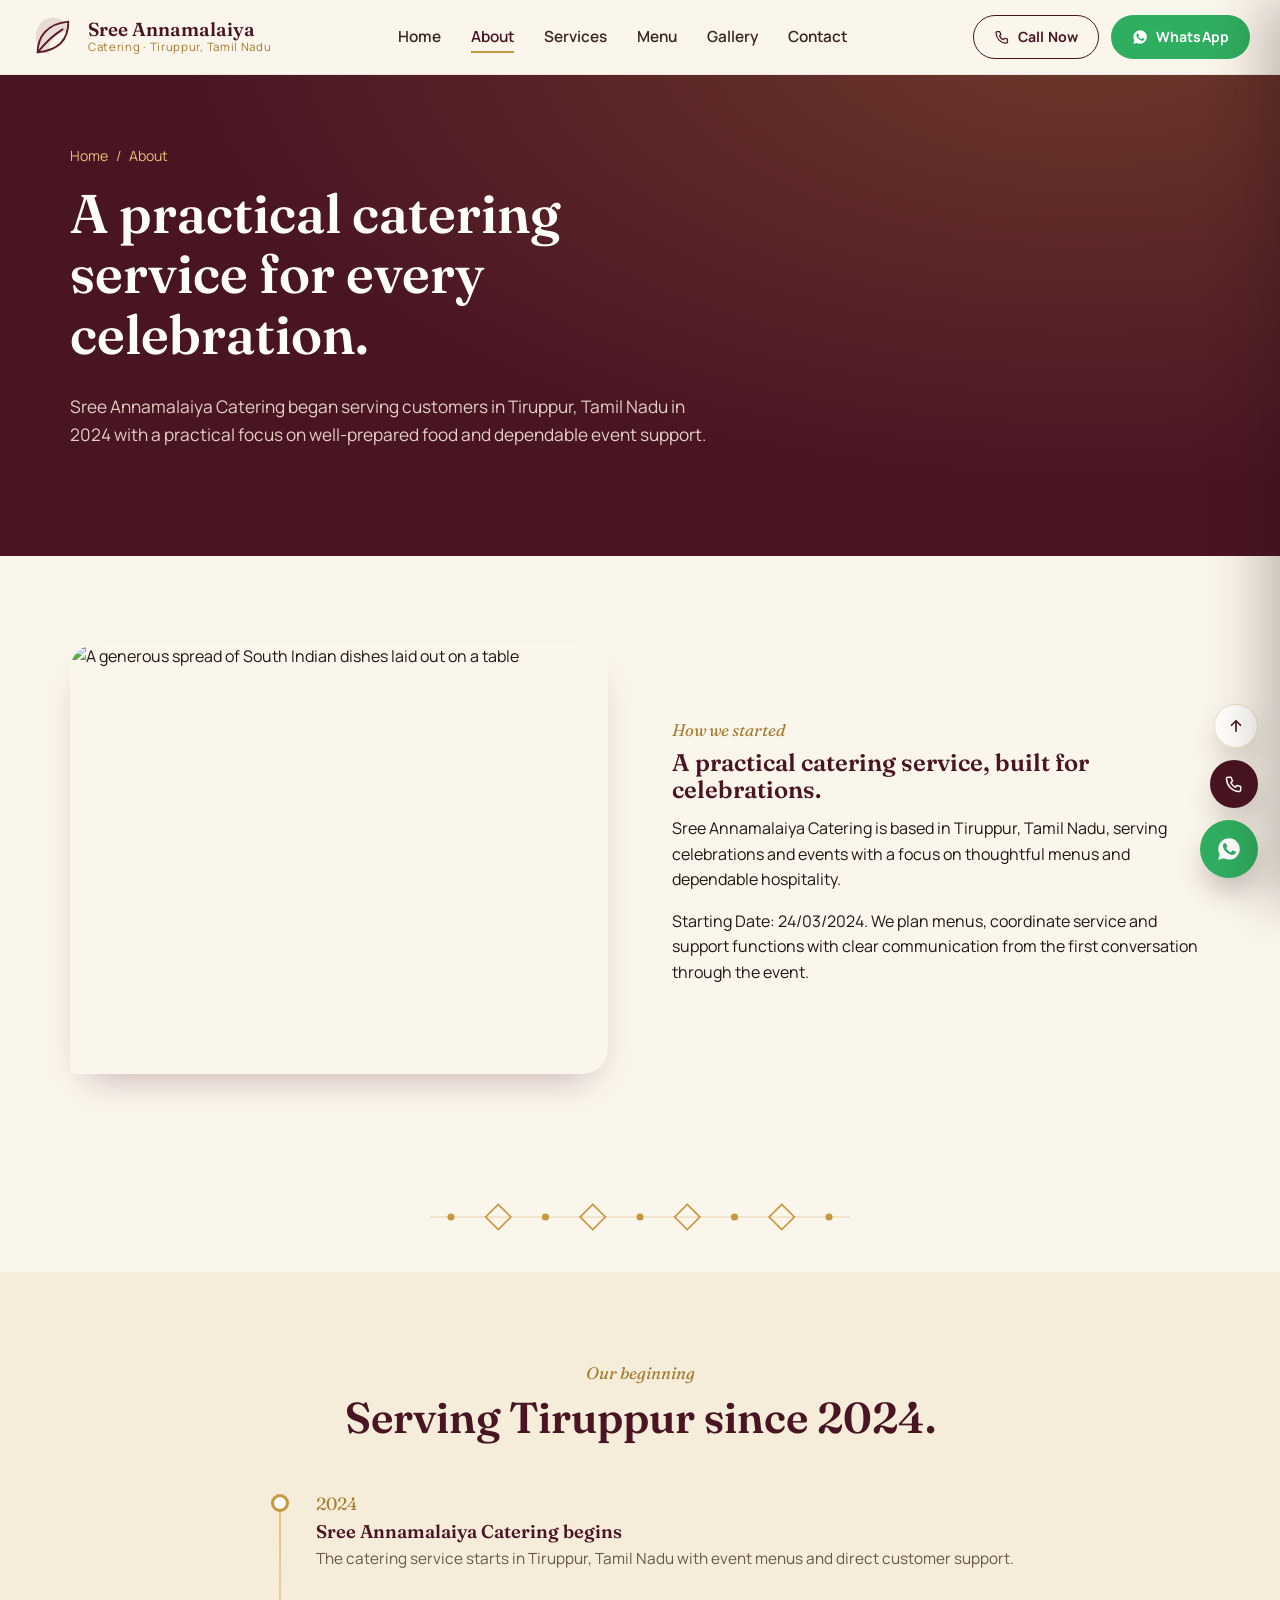
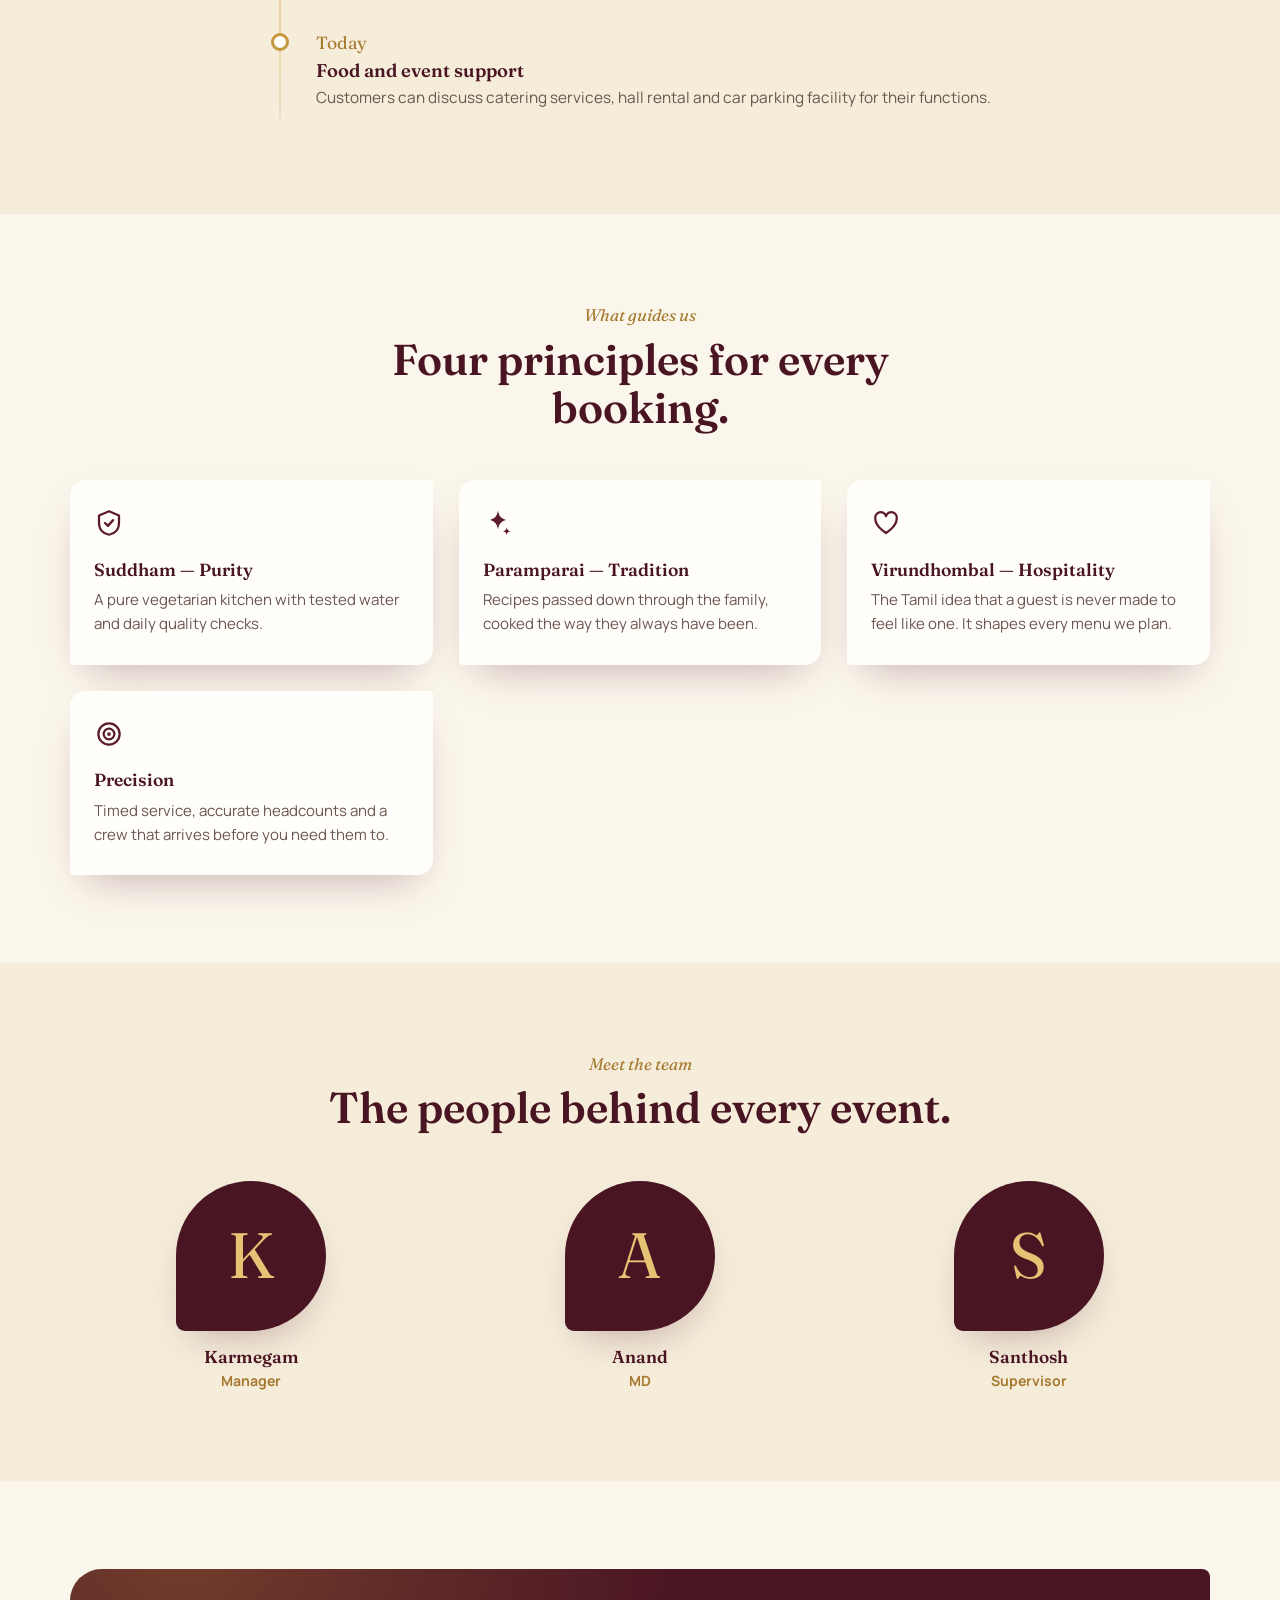
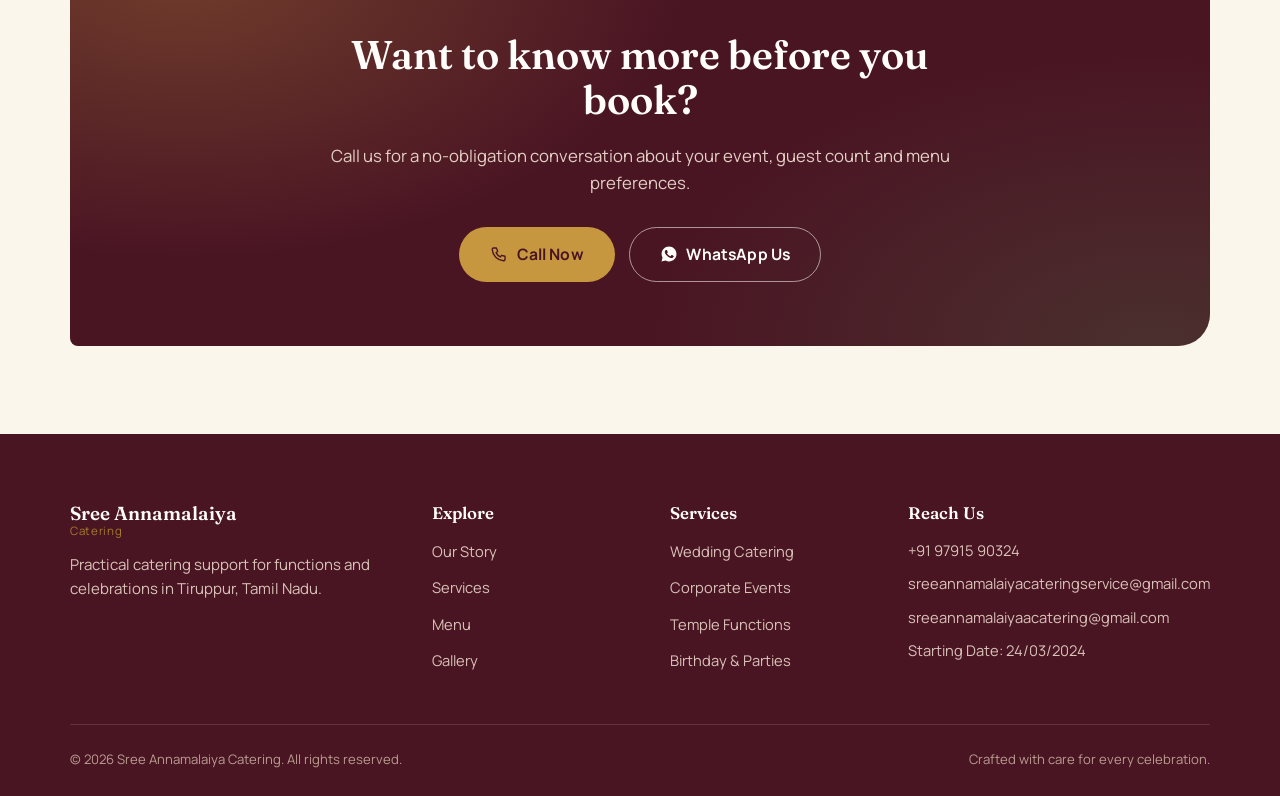
==== commit 5389dabd: "Add files via upload" ====
--- a/about.html
+++ b/about.html
@@ -6,15 +6,12 @@
   <title>About Us | Sree Annamalaiya Catering, Tiruppur</title>
   <meta name="description" content="Learn about Sree Annamalaiya Catering in Tiruppur, Tamil Nadu. Starting Date: 24/03/2024.">
 <link rel="canonical" href="https://www.sreeannamalaiyacatering.food/about.html">
-<link rel="canonical" href="https://www.sreeannamalaiyacatering.in/about.html">
->>>>>>> 7c5ff6cd141d7b065d2d966f9adeae3f99250bb2
-  <meta property="og:type" content="website">
+ <meta property="og:type" content="website">
   <meta property="og:site_name" content="Sree Annamalaiya Catering">
   <meta property="og:title" content="About Us | Sree Annamalaiya Catering, Tiruppur">
   <meta property="og:description" content="Learn about Sree Annamalaiya Catering in Tiruppur, Tamil Nadu. Starting Date: 24/03/2024.">
   <meta property="og:image" content="https://images.unsplash.com/photo-1742281257707-0c7f7e5ca9c6?auto=format&fit=crop&w=1400&q=80">
 <meta property="og:url" content="https://www.sreeannamalaiyacatering.food/about.html">
- <meta property="og:url" content="https://www.sreeannamalaiyacatering.in/about.html">
 <meta name="twitter:card" content="summary_large_image">
   <meta name="theme-color" content="#5C1A2B">
   <link rel="icon" href="data:image/svg+xml,%3Csvg xmlns='http://www.w3.org/2000/svg' viewBox='0 0 48 48'%3E%3Crect width='48' height='48' rx='10' fill='%235C1A2B'/%3E%3Cpath d='M8 40C8 24 18 10 40 8c0 20-12 30-32 32Z' fill='none' stroke='%23C7973F' stroke-width='3'/%3E%3C/svg%3E">
@@ -32,12 +29,7 @@
     "telephone": "+91-97915-90324",
     "servesCuisine": ["South Indian", "Tamil", "North Indian"],
     "areaServed": "Tiruppur, Tamil Nadu",
-    "email": "sreeannamalaiyacateringservice@gmail.com"
- "url": "https://www.sreeannamalaiyacatering.in",
-    "telephone": "+91-97915-90324",
-    "servesCuisine": ["South Indian", "Tamil", "North Indian"],
-    "areaServed": "Tiruppur, Tamil Nadu",
-    "email": "sreeannamalaiyaacatering@gmail.com"
+     "email": "sreeannamalaiyacateringservice@gmail.com"
  }
   </script>
 </head>
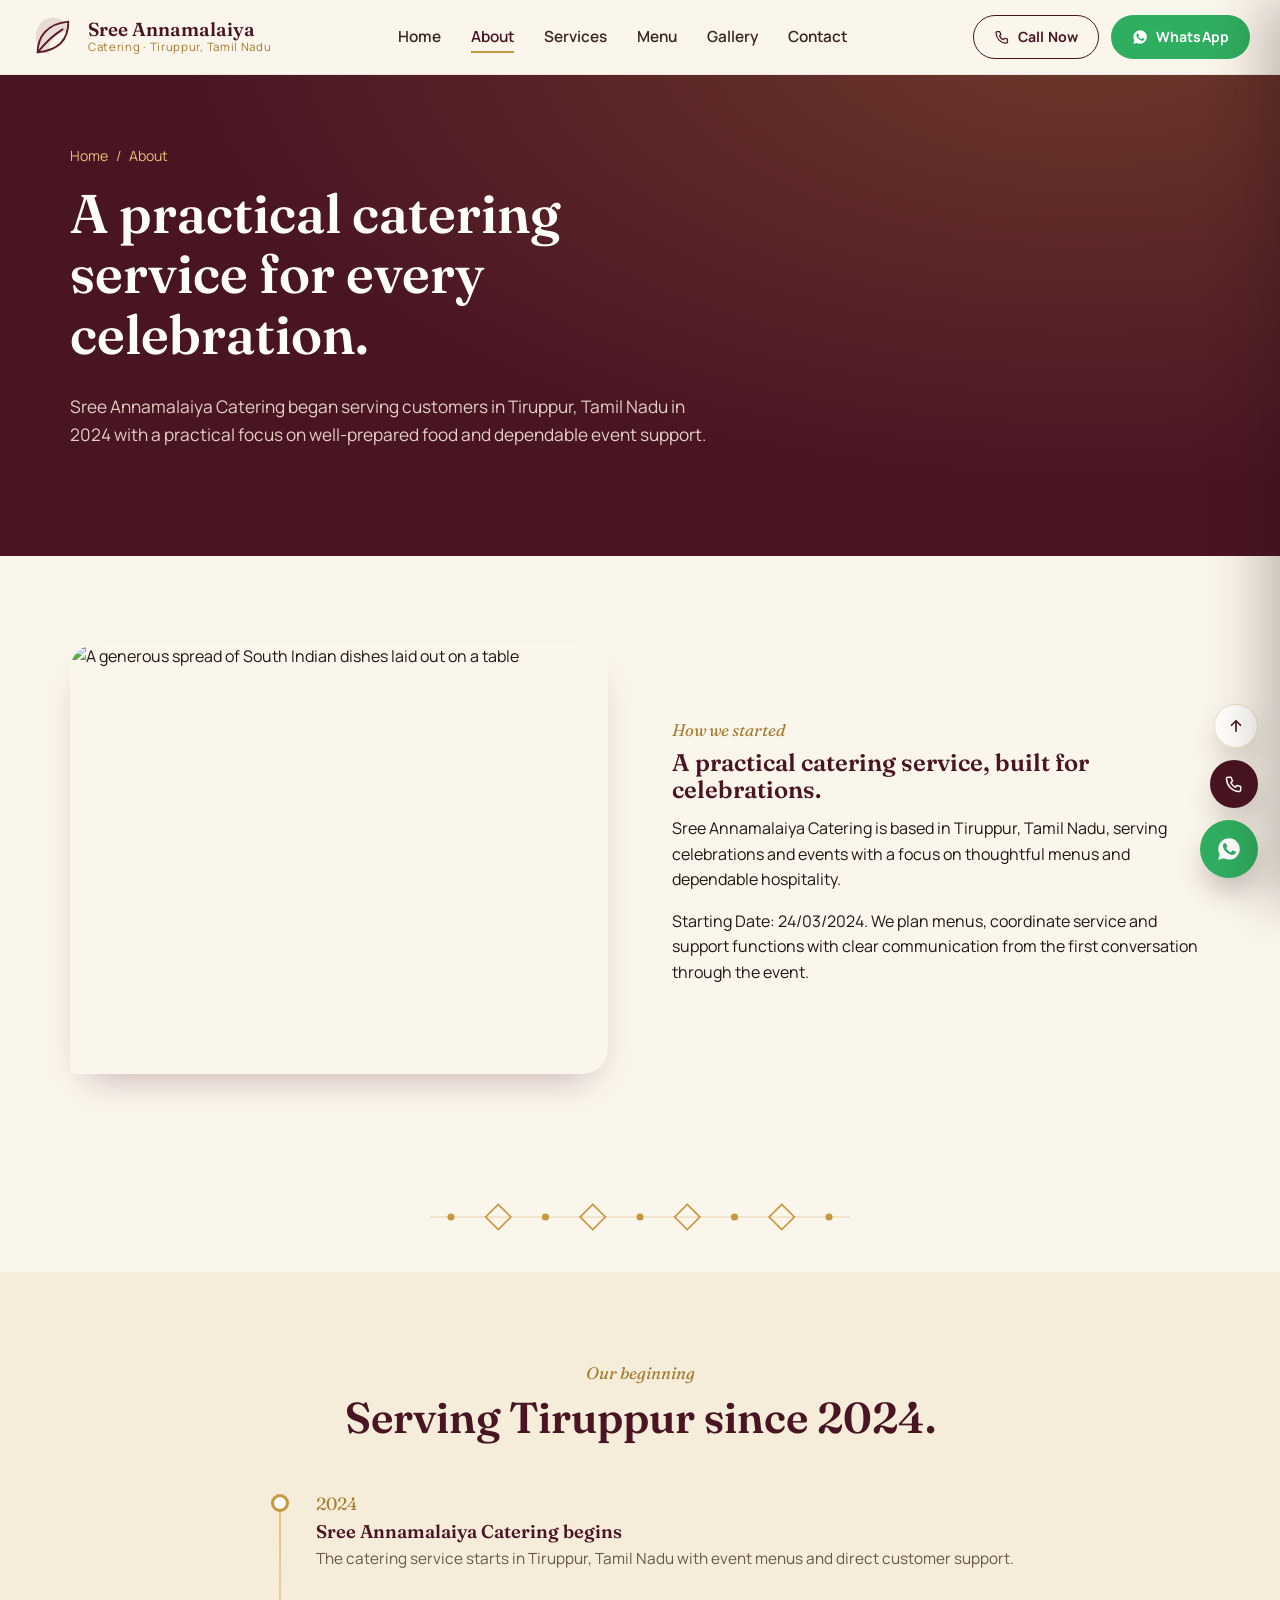
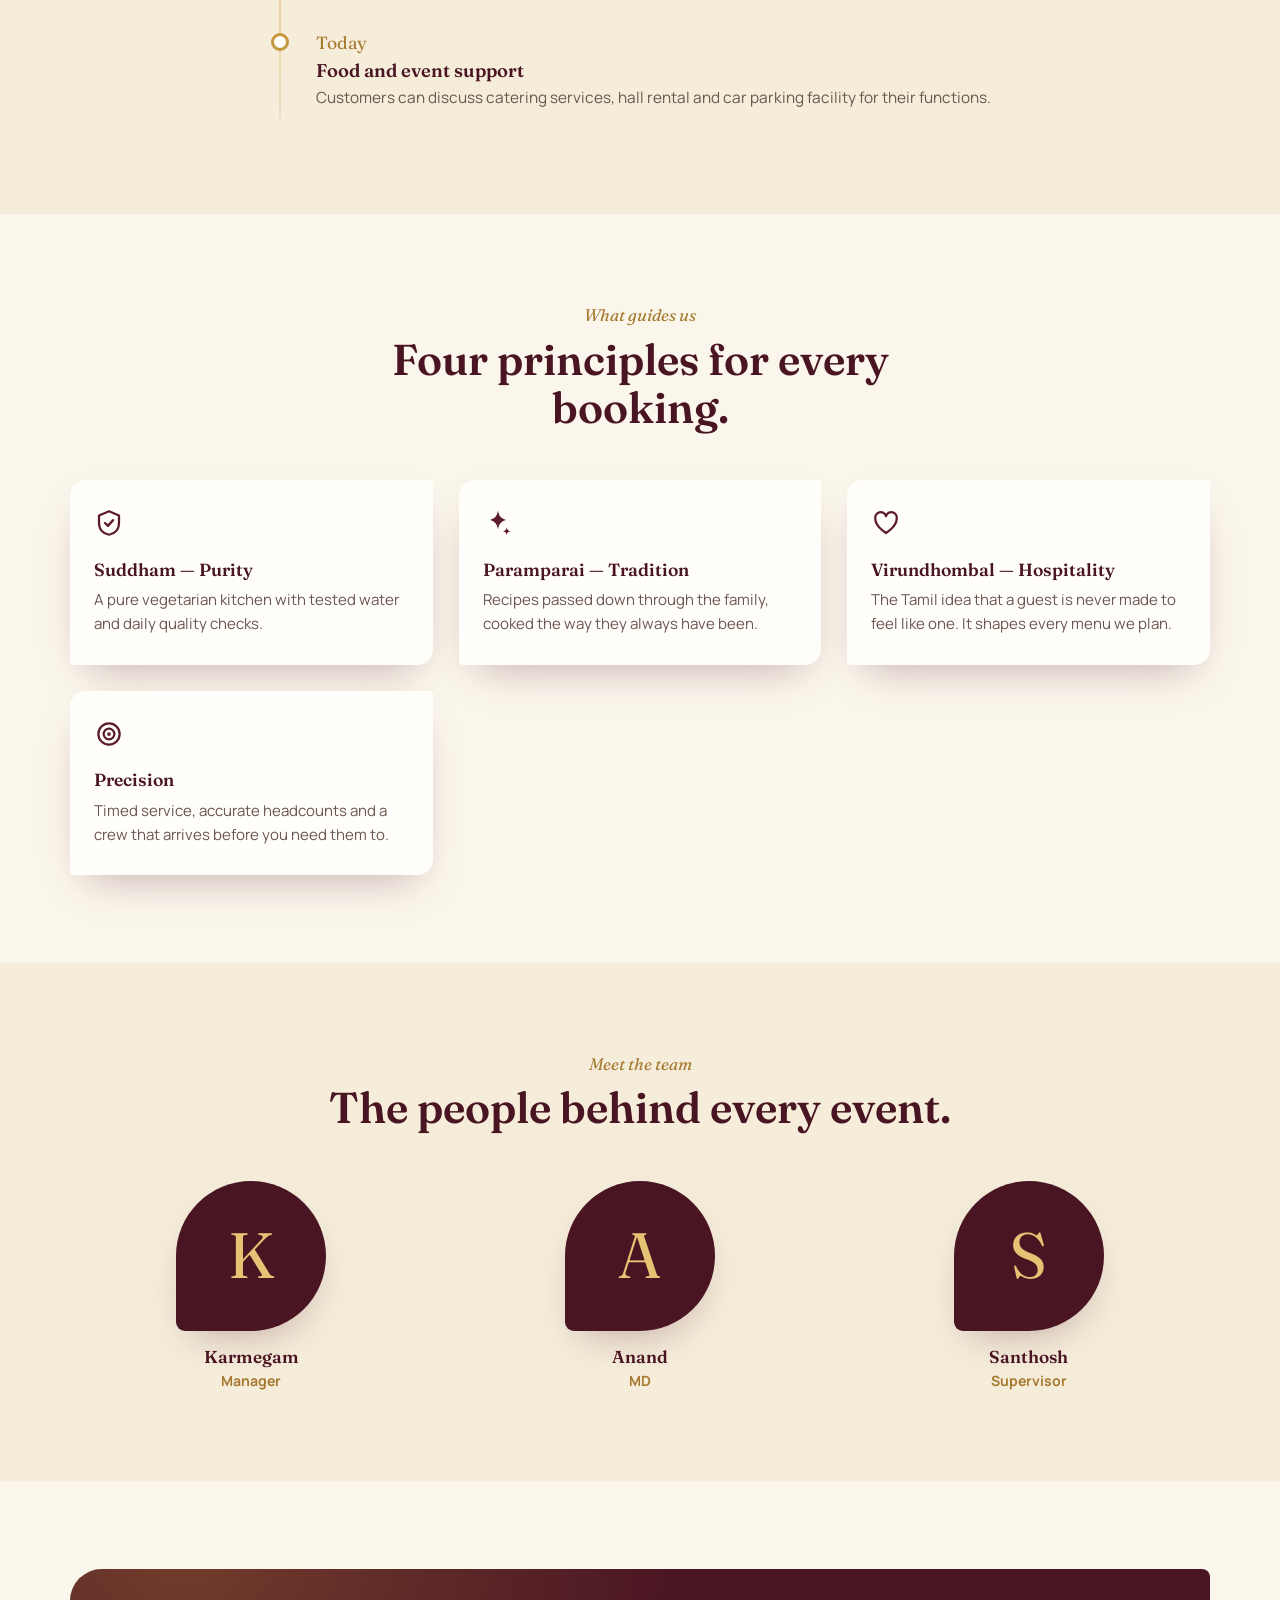
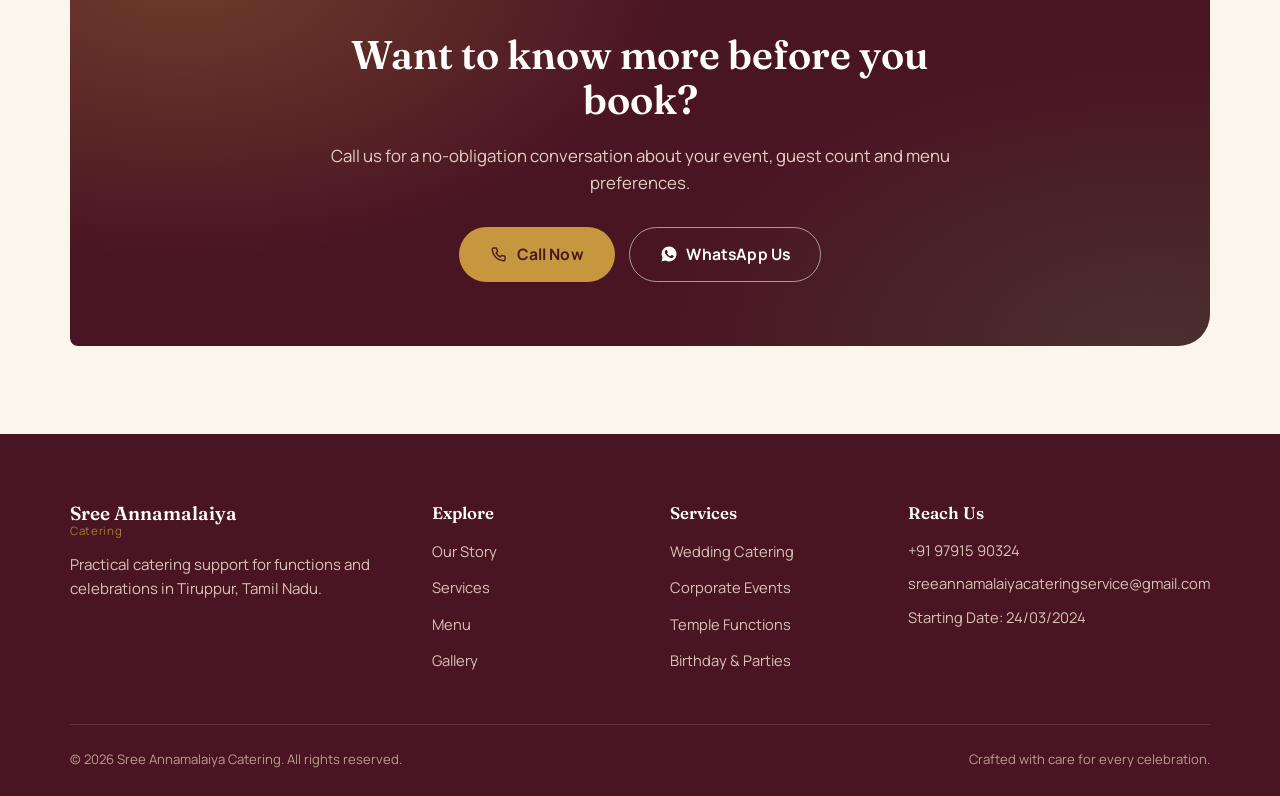
==== commit 0b6e4a12: "Add files via upload" ====
--- a/about.html
+++ b/about.html
@@ -5,13 +5,13 @@
   <meta name="viewport" content="width=device-width, initial-scale=1.0">
   <title>About Us | Sree Annamalaiya Catering, Tiruppur</title>
   <meta name="description" content="Learn about Sree Annamalaiya Catering in Tiruppur, Tamil Nadu. Starting Date: 24/03/2024.">
-<link rel="canonical" href="https://www.sreeannamalaiyacatering.food/about.html">
+<link rel="canonical" href="https://sreeannamalaiyacatering.food/about.html">
  <meta property="og:type" content="website">
   <meta property="og:site_name" content="Sree Annamalaiya Catering">
   <meta property="og:title" content="About Us | Sree Annamalaiya Catering, Tiruppur">
   <meta property="og:description" content="Learn about Sree Annamalaiya Catering in Tiruppur, Tamil Nadu. Starting Date: 24/03/2024.">
   <meta property="og:image" content="https://images.unsplash.com/photo-1742281257707-0c7f7e5ca9c6?auto=format&fit=crop&w=1400&q=80">
-<meta property="og:url" content="https://www.sreeannamalaiyacatering.food/about.html">
+<meta property="og:url" content="https://sreeannamalaiyacatering.food/about.html">
 <meta name="twitter:card" content="summary_large_image">
   <meta name="theme-color" content="#5C1A2B">
   <link rel="icon" href="data:image/svg+xml,%3Csvg xmlns='http://www.w3.org/2000/svg' viewBox='0 0 48 48'%3E%3Crect width='48' height='48' rx='10' fill='%235C1A2B'/%3E%3Cpath d='M8 40C8 24 18 10 40 8c0 20-12 30-32 32Z' fill='none' stroke='%23C7973F' stroke-width='3'/%3E%3C/svg%3E">
@@ -25,7 +25,7 @@
     "@type": "CateringService",
     "name": "Sree Annamalaiya Catering",
     "image": "https://images.unsplash.com/photo-1742281257707-0c7f7e5ca9c6?auto=format&fit=crop&w=1400&q=80",
- "url": "https://www.sreeannamalaiyacatering.food",
+ "url": "https://sreeannamalaiyacatering.food/",
     "telephone": "+91-97915-90324",
     "servesCuisine": ["South Indian", "Tamil", "North Indian"],
     "areaServed": "Tiruppur, Tamil Nadu",
@@ -211,7 +211,6 @@
           <h4>Reach Us</h4>
           <p><a href="tel:+919791590324">+91 97915 90324</a></p>
           <p><a href="mailto:sreeannamalaiyacateringservice@gmail.com">sreeannamalaiyacateringservice@gmail.com</a></p>
-         <p><a href="mailto:sreeannamalaiyaacatering@gmail.com">sreeannamalaiyaacatering@gmail.com</a></p>
        <p>Starting Date: 24/03/2024</p>
         </div>
       </div>
